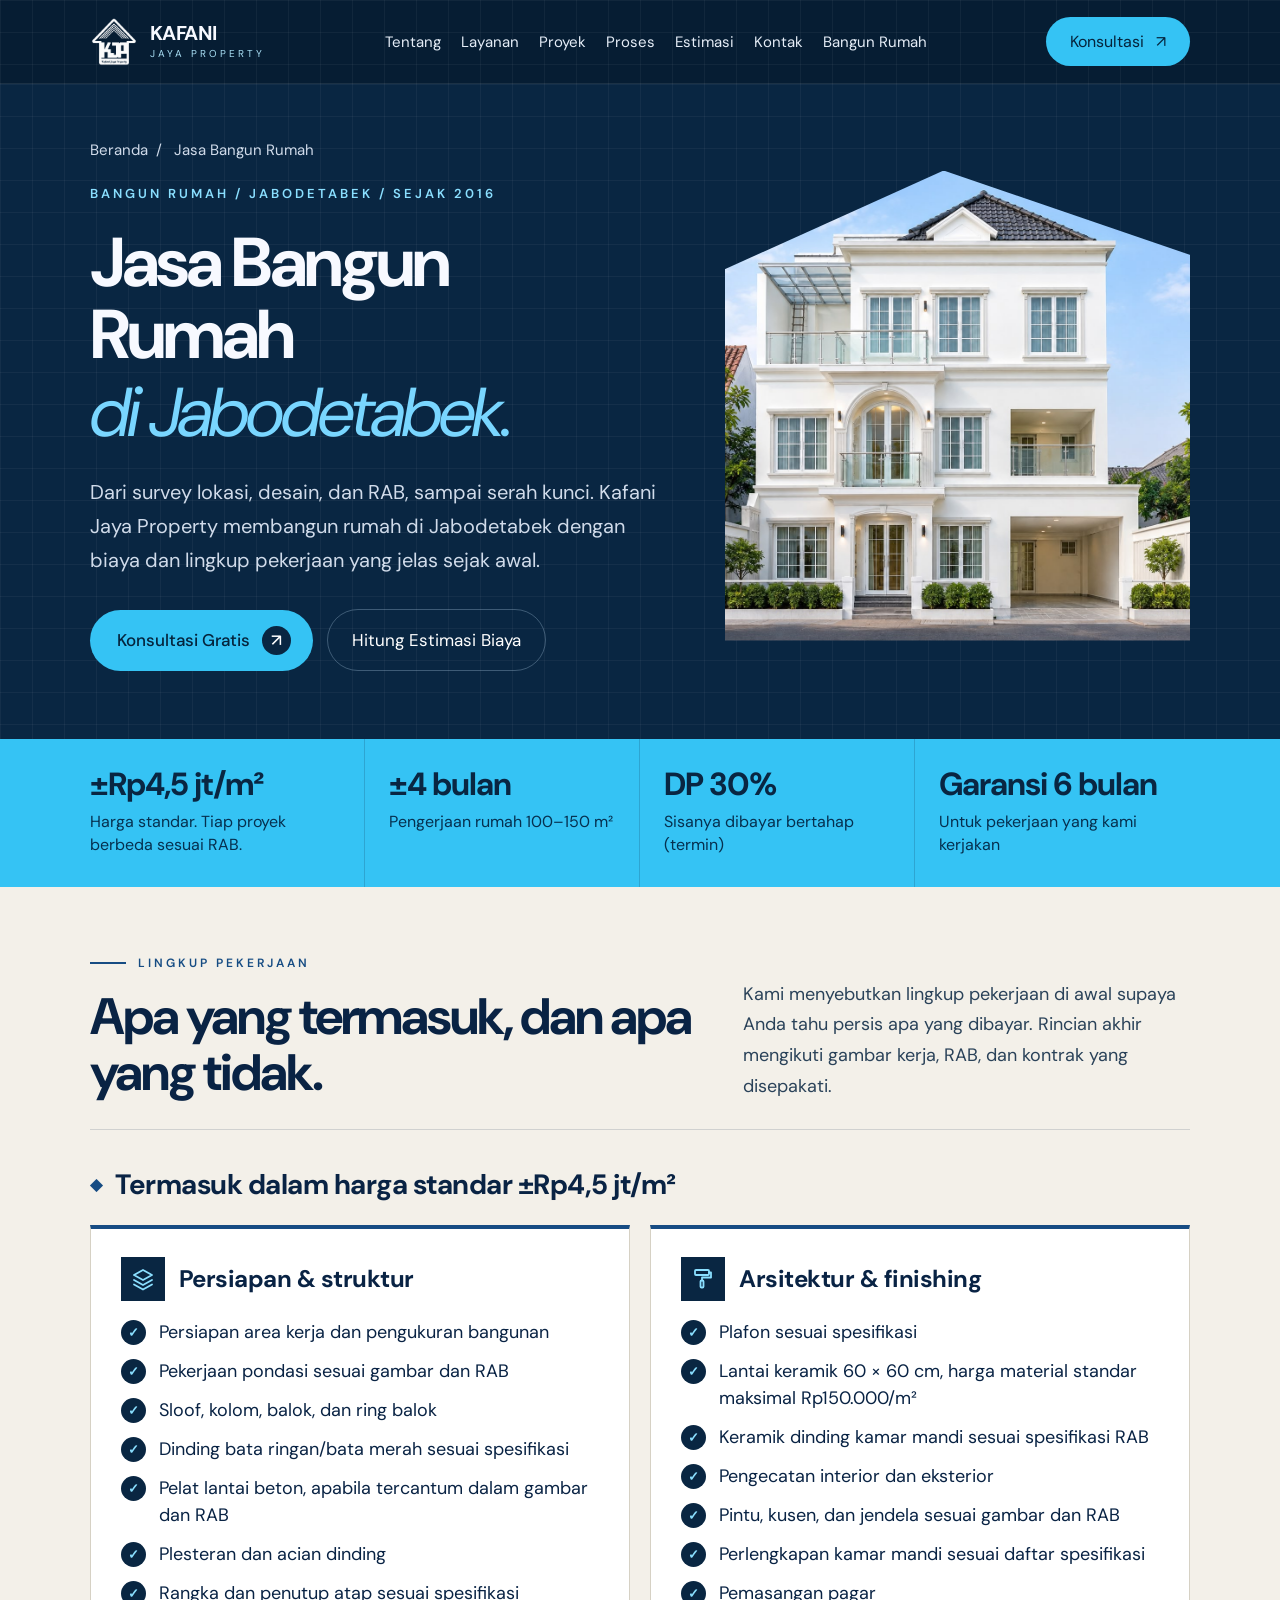
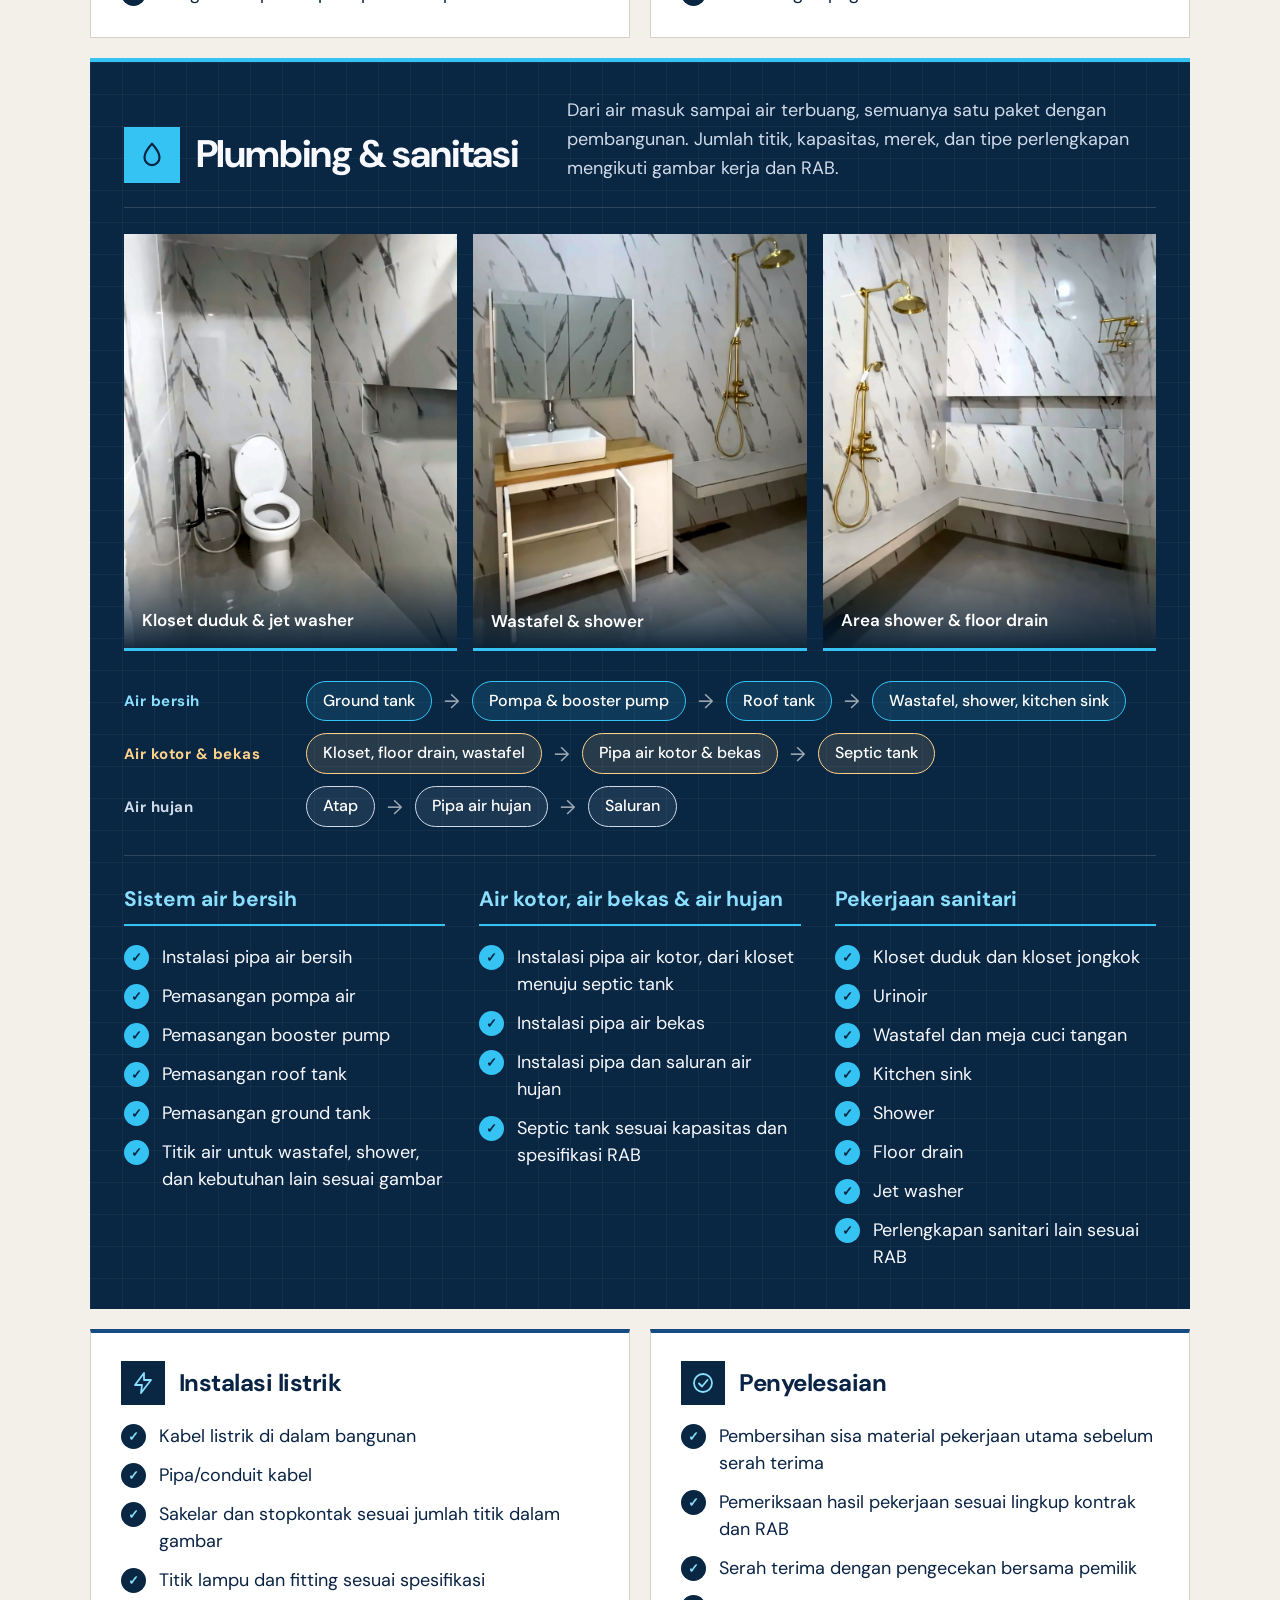
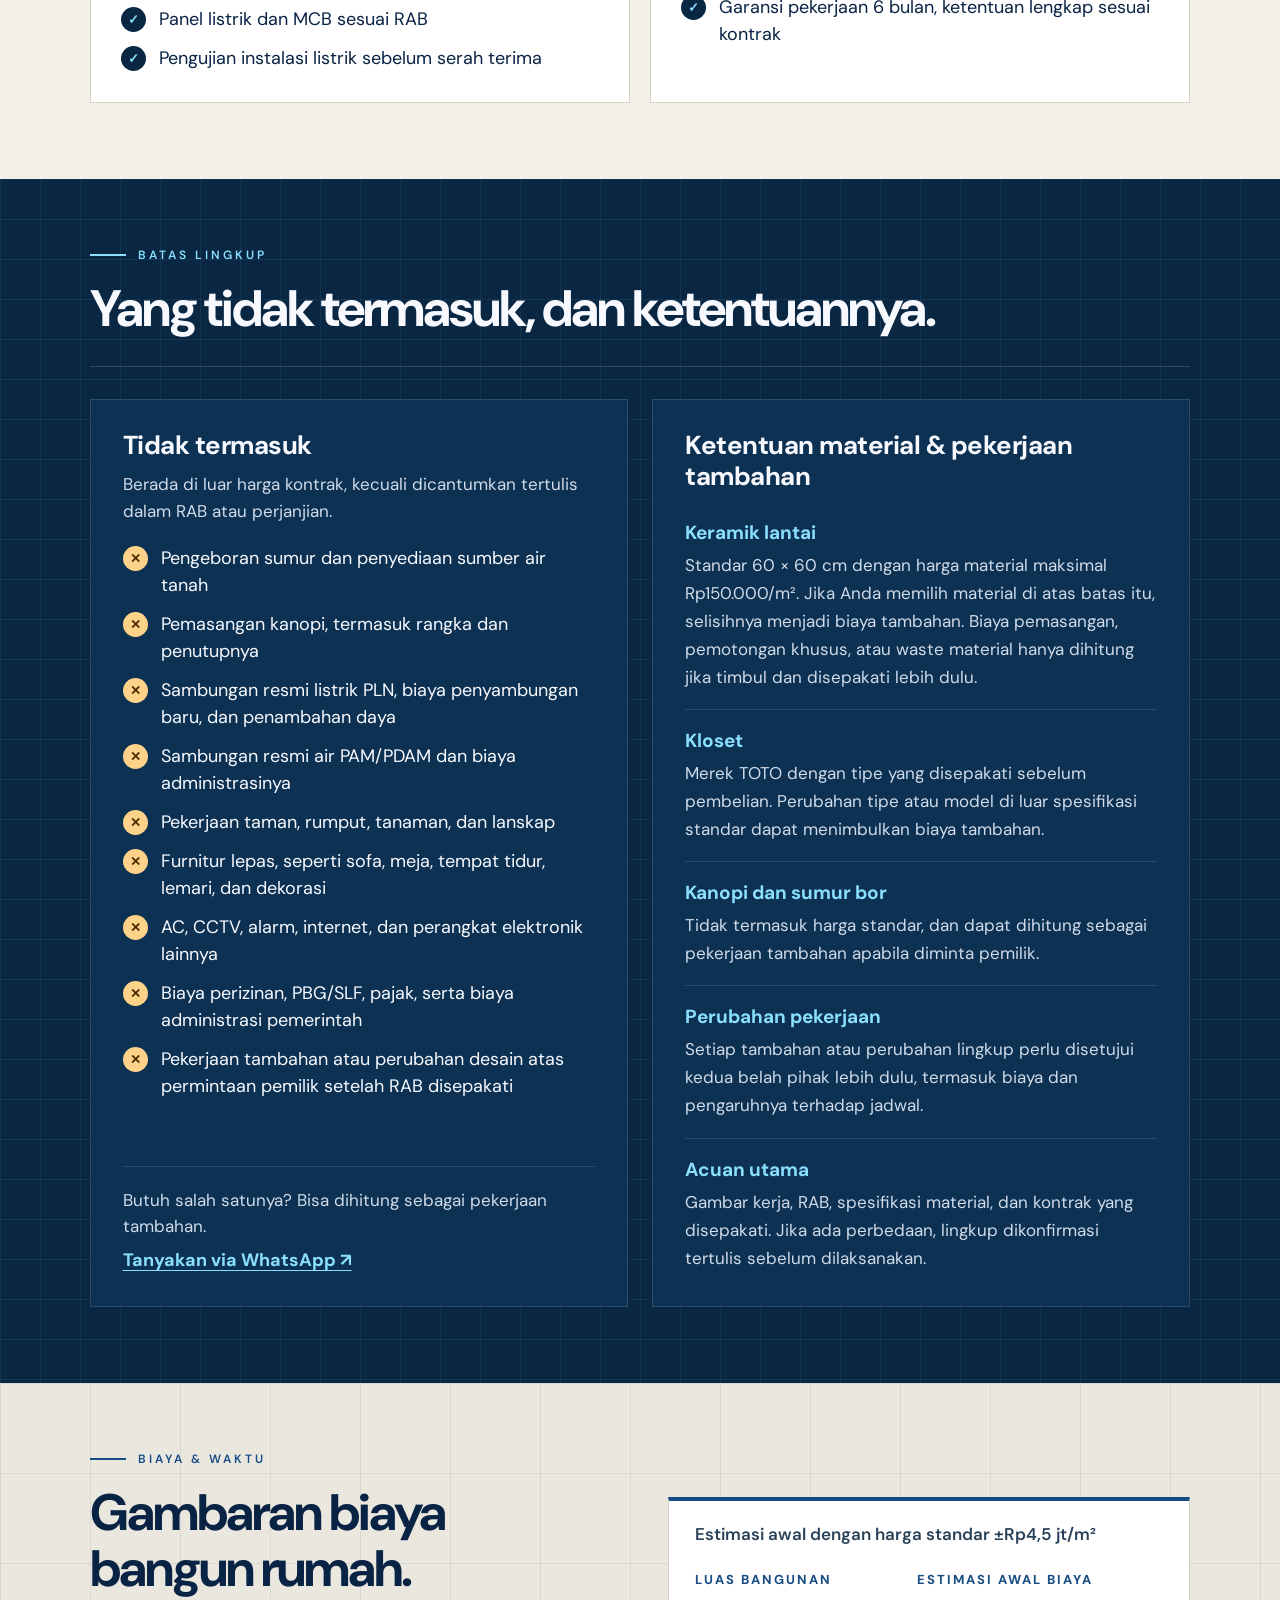
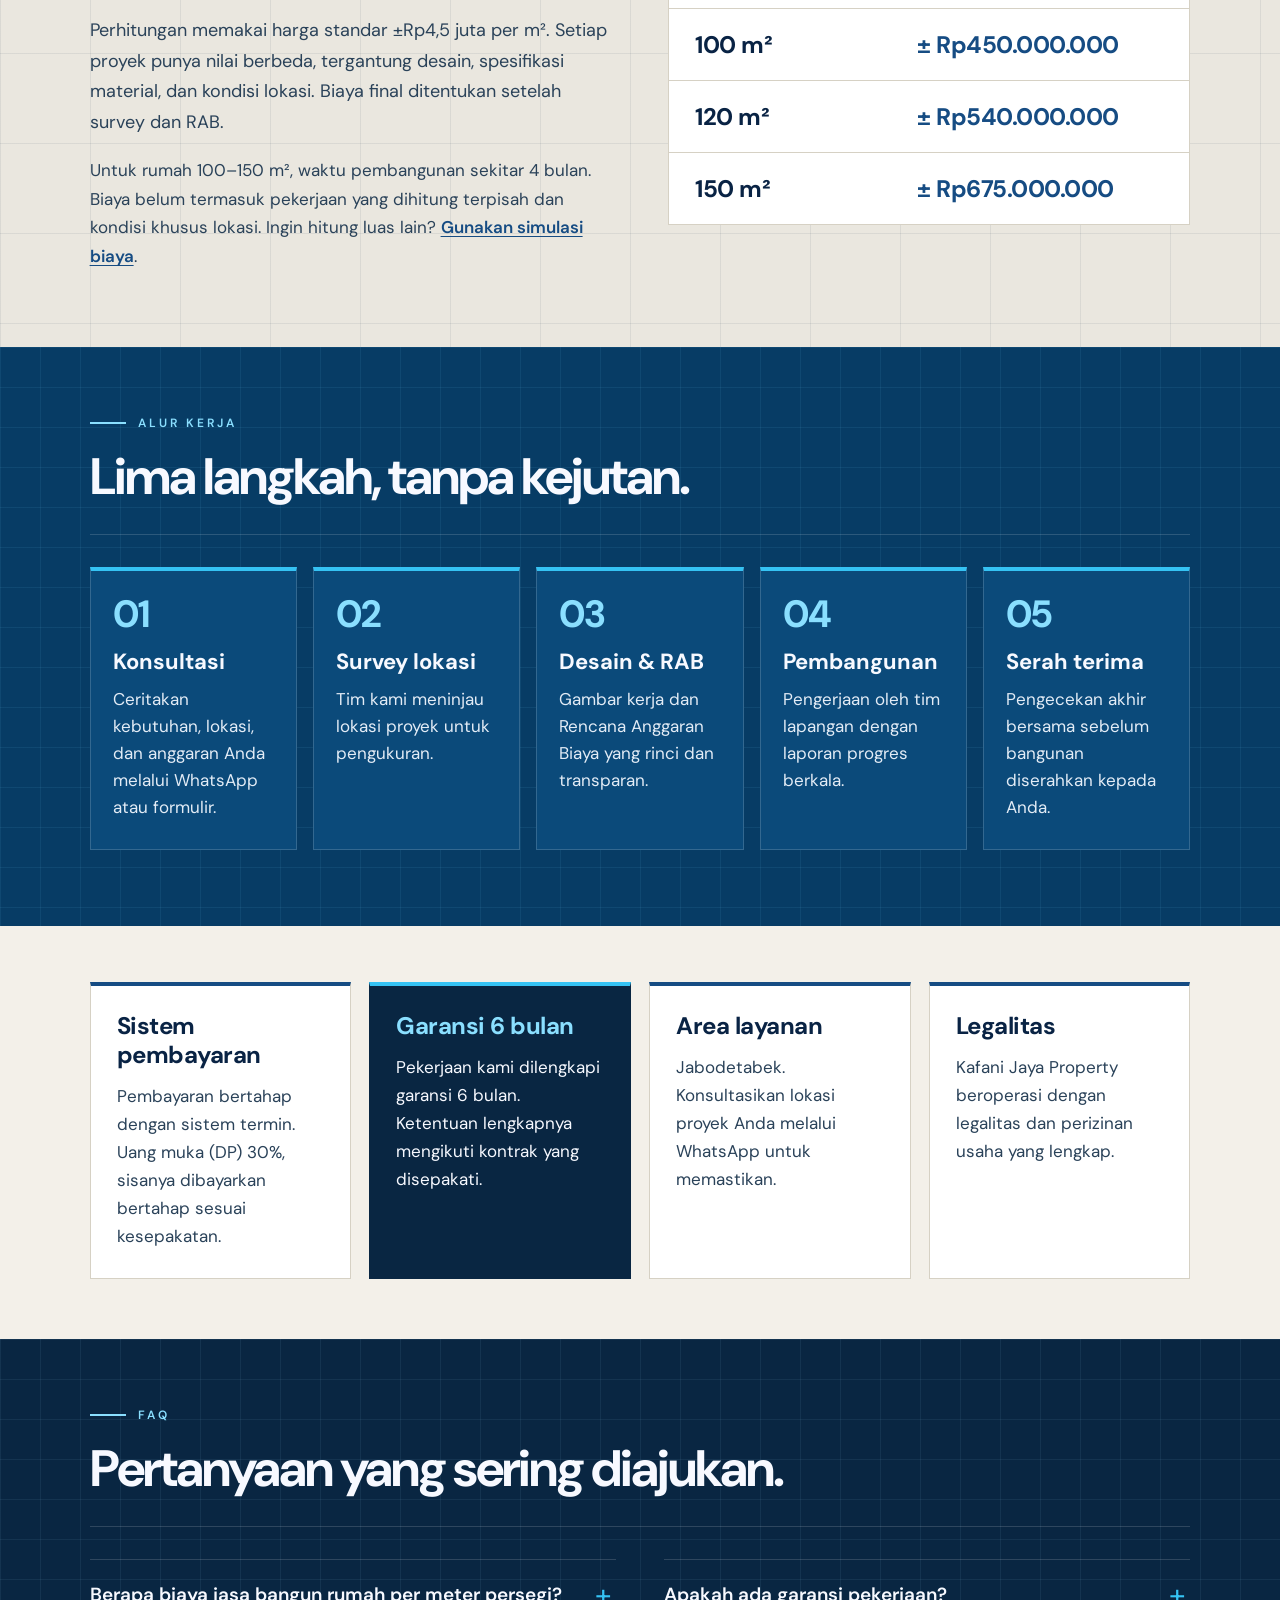
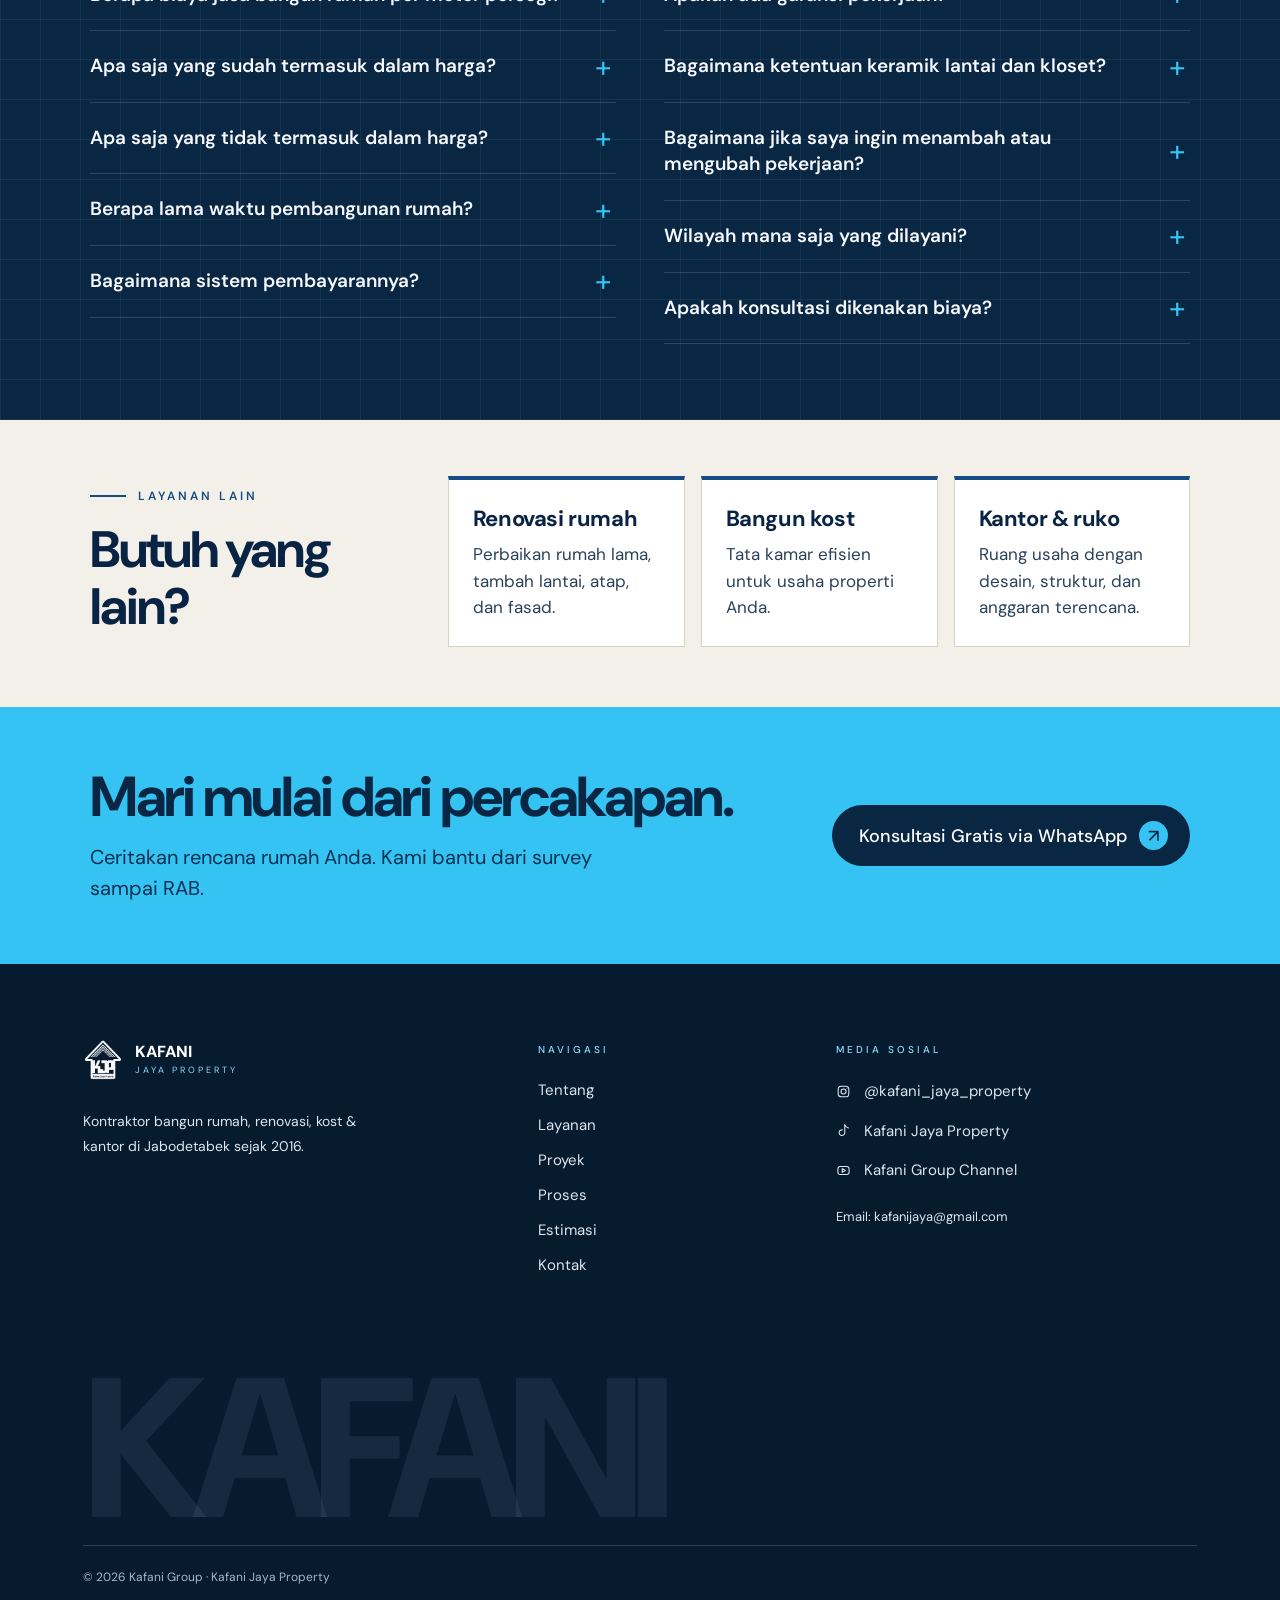
==== jasa-bangun-rumah-jabodetabek/index.html @ 2edfc648 "Add files via upload" ====
<!doctype html>
<html lang="id">
  <head>
    <meta charset="UTF-8" />
    <meta name="viewport" content="width=device-width, initial-scale=1.0" />
    <meta name="theme-color" content="#092642" />

    <title>Jasa Bangun Rumah Jabodetabek | Kafani Jaya Property</title>
    <meta name="description" content="Jasa bangun rumah di Jabodetabek. Harga standar ±Rp4,5 jt/m², garansi 6 bulan, estimasi 4 bulan untuk 100–150 m², DP 30%. Konsultasi gratis." />
    <link rel="canonical" href="https://kafanijayaproperty.com/jasa-bangun-rumah-jabodetabek/" />

    <meta property="og:type" content="website" />
    <meta property="og:locale" content="id_ID" />
    <meta property="og:site_name" content="Kafani Jaya Property" />
    <meta property="og:title" content="Jasa Bangun Rumah Jabodetabek | Kafani Jaya Property" />
    <meta property="og:description" content="Jasa bangun rumah di Jabodetabek. Harga standar ±Rp4,5 jt/m², garansi 6 bulan, estimasi 4 bulan untuk 100–150 m², DP 30%. Konsultasi gratis." />
    <meta property="og:url" content="https://kafanijayaproperty.com/jasa-bangun-rumah-jabodetabek/" />
    <meta name="twitter:card" content="summary" />
    <meta name="twitter:title" content="Jasa Bangun Rumah Jabodetabek | Kafani Jaya Property" />
    <meta name="twitter:description" content="Jasa bangun rumah di Jabodetabek. Harga standar ±Rp4,5 jt/m², garansi 6 bulan, estimasi 4 bulan untuk 100–150 m², DP 30%. Konsultasi gratis." />

    <script type="application/ld+json">
      {
        "@context": "https://schema.org",
        "@type": "Service",
        "name": "Jasa Bangun Rumah",
        "serviceType": "Pembangunan rumah",
        "description": "Jasa bangun rumah di Jabodetabek dari survey, desain, RAB, pembangunan, hingga serah terima, dengan garansi pekerjaan 6 bulan.",
        "url": "https://kafanijayaproperty.com/jasa-bangun-rumah-jabodetabek/",
        "provider": {
          "@type": "GeneralContractor",
          "name": "Kafani Jaya Property",
          "url": "https://kafanijayaproperty.com/",
          "telephone": "+6289687623476"
        },
        "areaServed": [
          {
            "@type": "AdministrativeArea",
            "name": "Jakarta Selatan"
          },
          {
            "@type": "AdministrativeArea",
            "name": "DKI Jakarta"
          },
          {
            "@type": "AdministrativeArea",
            "name": "Jabodetabek"
          }
        ]
      }
    </script>
    <script type="application/ld+json">
      {
        "@context": "https://schema.org",
        "@type": "FAQPage",
        "mainEntity": [
          {
            "@type": "Question",
            "name": "Berapa biaya jasa bangun rumah per meter persegi?",
            "acceptedAnswer": {
              "@type": "Answer",
              "text": "Harga standar bangun rumah di Kafani Jaya Property adalah ±Rp4,5 juta per m². Angka ini patokan awal, sedangkan biaya tiap proyek berbeda tergantung desain, spesifikasi material, dan kondisi lokasi. Sebagai gambaran, rumah 120 m² dengan harga standar memiliki estimasi awal sekitar Rp540 juta. Angka final ditentukan setelah survey lokasi dan penyusunan Rencana Anggaran Biaya (RAB)."
            }
          },
          {
            "@type": "Question",
            "name": "Apa saja yang sudah termasuk dalam harga?",
            "acceptedAnswer": {
              "@type": "Answer",
              "text": "Harga standar mencakup pekerjaan persiapan dan struktur (pondasi, sloof, kolom, balok, dinding, plesteran, rangka dan penutup atap), arsitektur dan finishing (plafon, lantai keramik 60 × 60 cm, pengecatan, pintu, kusen, jendela, dan pagar), plumbing dan sanitasi (instalasi air bersih, pompa air dan booster pump, roof tank dan ground tank, instalasi air kotor, air bekas, dan air hujan, septic tank, serta pekerjaan sanitari seperti kloset, urinoir, wastafel, kitchen sink, shower, floor drain, dan jet washer), serta instalasi listrik di dalam bangunan. Semuanya mengikuti gambar kerja dan RAB."
            }
          },
          {
            "@type": "Question",
            "name": "Apa saja yang tidak termasuk dalam harga?",
            "acceptedAnswer": {
              "@type": "Answer",
              "text": "Pekerjaan di luar harga kontrak antara lain pengeboran sumur, kanopi, sambungan resmi listrik PLN dan air PAM/PDAM, taman dan lanskap, furnitur lepas, AC, CCTV dan perangkat elektronik, biaya perizinan (PBG/SLF) dan pajak, serta pekerjaan tambahan atau perubahan desain setelah RAB disepakati. Pekerjaan tersebut baru masuk hitungan jika dicantumkan tertulis dalam RAB atau perjanjian."
            }
          },
          {
            "@type": "Question",
            "name": "Berapa lama waktu pembangunan rumah?",
            "acceptedAnswer": {
              "@type": "Answer",
              "text": "Durasi menyesuaikan luas bangunan. Untuk rumah dengan luas 100–150 m², estimasi waktu pembangunan sekitar 4 bulan. Jadwal pasti disepakati bersama setelah desain dan RAB final."
            }
          },
          {
            "@type": "Question",
            "name": "Bagaimana sistem pembayarannya?",
            "acceptedAnswer": {
              "@type": "Answer",
              "text": "Pembayaran dilakukan bertahap dengan sistem termin. Uang muka (DP) sebesar 30%, dan sisanya dibayarkan bertahap sesuai kesepakatan."
            }
          },
          {
            "@type": "Question",
            "name": "Apakah ada garansi pekerjaan?",
            "acceptedAnswer": {
              "@type": "Answer",
              "text": "Ya, pekerjaan kami dilengkapi garansi 6 bulan. Ketentuan lengkapnya mengikuti kontrak yang disepakati."
            }
          },
          {
            "@type": "Question",
            "name": "Bagaimana ketentuan keramik lantai dan kloset?",
            "acceptedAnswer": {
              "@type": "Answer",
              "text": "Keramik lantai standar berukuran 60 × 60 cm dengan harga material maksimal Rp150.000/m². Jika Anda memilih material di atas batas itu, selisih harganya menjadi biaya tambahan. Kloset menggunakan merek TOTO dengan tipe yang disepakati sebelum pembelian, dan perubahan tipe di luar spesifikasi standar dapat menimbulkan biaya tambahan."
            }
          },
          {
            "@type": "Question",
            "name": "Bagaimana jika saya ingin menambah atau mengubah pekerjaan?",
            "acceptedAnswer": {
              "@type": "Answer",
              "text": "Setiap tambahan atau perubahan lingkup pekerjaan perlu disetujui kedua belah pihak terlebih dahulu, termasuk biaya dan pengaruhnya terhadap jadwal. Gambar kerja, RAB, spesifikasi material, dan kontrak menjadi acuan utama pelaksanaan."
            }
          },
          {
            "@type": "Question",
            "name": "Wilayah mana saja yang dilayani?",
            "acceptedAnswer": {
              "@type": "Answer",
              "text": "Kami melayani pembangunan rumah di Jabodetabek. Silakan konsultasikan lokasi proyek Anda melalui WhatsApp untuk memastikan."
            }
          },
          {
            "@type": "Question",
            "name": "Apakah konsultasi dikenakan biaya?",
            "acceptedAnswer": {
              "@type": "Answer",
              "text": "Konsultasi awal gratis. Ceritakan kebutuhan, lokasi, dan anggaran Anda melalui WhatsApp, dan tim kami akan membantu langkah berikutnya."
            }
          }
        ]
      }
    </script>
    <script type="application/ld+json">
      {
        "@context": "https://schema.org",
        "@type": "BreadcrumbList",
        "itemListElement": [
          {
            "@type": "ListItem",
            "position": 1,
            "name": "Beranda",
            "item": "https://kafanijayaproperty.com/"
          },
          {
            "@type": "ListItem",
            "position": 2,
            "name": "Jasa Bangun Rumah Jabodetabek",
            "item": "https://kafanijayaproperty.com/jasa-bangun-rumah-jabodetabek/"
          }
        ]
      }
    </script>

    <link rel="stylesheet" href="../style.css?v=20261033" />
    <link rel="stylesheet" href="../layanan.css?v=20261034" />
  </head>
  <body>
    <header class="navbar">
      <a href="/" class="brand">
        <img src="../logo_kafani_putih.png" alt="Kafani Jaya Property" />
        <span class="brand-text">
          <strong>KAFANI</strong>
          <small>JAYA PROPERTY</small>
        </span>
      </a>

      <nav class="nav-menu" id="navMenu">
        <a href="/kafanijayaproperty/#tentang">Tentang</a>
        <a href="/kafanijayaproperty/#layanan">Layanan</a>
        <a href="/kafanijayaproperty/#proyek">Proyek</a>
        <a href="/kafanijayaproperty/#proses">Proses</a>
        <a href="/kafanijayaproperty/#estimasi">Estimasi</a>
        <a href="/kafanijayaproperty/#kontak">Kontak</a>
        <a href="/kafanijayaproperty/jasa-bangun-rumah-jabodetabek/">Bangun Rumah</a>
      </nav>

      <a class="nav-cta wa-link" href="https://wa.me/6289687623476?text=Halo%20Kafani%2C%20saya%20ingin%20konsultasi%20proyek%20bangun%20atau%20renovasi." target="_blank" rel="noopener noreferrer"> Konsultasi <span>↗</span> </a>

      <button class="menu-toggle" id="menuToggle" aria-label="Buka menu" aria-expanded="false" aria-controls="navMenu" type="button">☰</button>
    </header>

    <main>
      <!-- HERO -->
      <section class="lp-hero">
        <div class="lp-hero-copy">
          <nav class="lp-breadcrumb" aria-label="Breadcrumb"><a href="/">Beranda</a> <span>/</span> <span>Jasa Bangun Rumah</span></nav>
          <div class="eyebrow">BANGUN RUMAH / JABODETABEK / SEJAK 2016</div>
          <h1>Jasa Bangun Rumah <span class="lp-accent">di Jabodetabek.</span></h1>
          <p class="lp-lead">Dari survey lokasi, desain, dan RAB, sampai serah kunci. Kafani Jaya Property membangun rumah di Jabodetabek dengan biaya dan lingkup pekerjaan yang jelas sejak awal.</p>
          <div class="lp-actions">
            <a
              class="button-primary wa-link"
              href="https://wa.me/6289687623476?text=Halo%20Kafani%2C%20saya%20tertarik%20dengan%20layanan%20Bangun%20Rumah.%20Saya%20ingin%20konsultasi%20lebih%20lanjut."
              target="_blank"
              rel="noopener noreferrer"
              >Konsultasi Gratis <span class="button-arrow">↗</span></a
            >
            <a class="button-secondary" href="/#estimasi">Hitung Estimasi Biaya</a>
          </div>
        </div>
        <figure class="lp-hero-photo">
          <img src="../bangunRumah.jpg" alt="Rumah hasil jasa bangun rumah Kafani Jaya Property di Jabodetabek" />
        </figure>
      </section>

      <!-- FAKTA CEPAT -->
      <section class="lp-facts" aria-label="Ringkasan layanan">
        <div><strong>±Rp4,5 jt/m²</strong><span>Harga standar. Tiap proyek berbeda sesuai RAB.</span></div>
        <div><strong>±4 bulan</strong><span>Pengerjaan rumah 100–150 m²</span></div>
        <div><strong>DP 30%</strong><span>Sisanya dibayar bertahap (termin)</span></div>
        <div><strong>Garansi 6 bulan</strong><span>Untuk pekerjaan yang kami kerjakan</span></div>
      </section>

      <!-- LINGKUP -->
      <section class="lp-sec lp-cream" id="lingkup">
        <div class="lp-head">
          <div>
            <div class="lp-label"><span></span>LINGKUP PEKERJAAN</div>
            <h2>Apa yang termasuk, dan apa yang tidak.</h2>
          </div>
          <p class="lp-intro">Kami menyebutkan lingkup pekerjaan di awal supaya Anda tahu persis apa yang dibayar. Rincian akhir mengikuti gambar kerja, RAB, dan kontrak yang disepakati.</p>
        </div>

        <h3 class="lp-subhead">Termasuk dalam harga standar ±Rp4,5 jt/m²</h3>
        <div class="lp-scope">
          <div class="lp-card">
            <div class="lp-card-head">
              <span class="lp-ico"
                ><svg viewBox="0 0 24 24" aria-hidden="true" fill="none" stroke="currentColor" stroke-width="1.8" stroke-linecap="round" stroke-linejoin="round">
                  <path d="M12 3 3 8l9 5 9-5-9-5Z" />
                  <path d="m3 13 9 5 9-5" />
                  <path d="m3 17.5 9 5 9-5" /></svg
              ></span>
              <h3>Persiapan &amp; struktur</h3>
            </div>
            <ul class="lp-list lp-list-yes">
              <li>Persiapan area kerja dan pengukuran bangunan</li>
              <li>Pekerjaan pondasi sesuai gambar dan RAB</li>
              <li>Sloof, kolom, balok, dan ring balok</li>
              <li>Dinding bata ringan/bata merah sesuai spesifikasi</li>
              <li>Pelat lantai beton, apabila tercantum dalam gambar dan RAB</li>
              <li>Plesteran dan acian dinding</li>
              <li>Rangka dan penutup atap sesuai spesifikasi</li>
            </ul>
          </div>

          <div class="lp-card">
            <div class="lp-card-head">
              <span class="lp-ico"
                ><svg viewBox="0 0 24 24" aria-hidden="true" fill="none" stroke="currentColor" stroke-width="1.8" stroke-linecap="round" stroke-linejoin="round">
                  <rect x="4" y="3" width="14" height="5" rx="1" />
                  <path d="M18 5.5h2v5h-9v3" />
                  <rect x="9.5" y="13.5" width="3" height="7" rx="1" /></svg
              ></span>
              <h3>Arsitektur &amp; finishing</h3>
            </div>
            <ul class="lp-list lp-list-yes">
              <li>Plafon sesuai spesifikasi</li>
              <li>Lantai keramik 60 × 60 cm, harga material standar maksimal Rp150.000/m²</li>
              <li>Keramik dinding kamar mandi sesuai spesifikasi RAB</li>
              <li>Pengecatan interior dan eksterior</li>
              <li>Pintu, kusen, dan jendela sesuai gambar dan RAB</li>
              <li>Perlengkapan kamar mandi sesuai daftar spesifikasi</li>
              <li>Pemasangan pagar</li>
            </ul>
          </div>

          <!-- PLUMBING & SANITASI -->
          <div class="lp-plumb">
            <div class="lp-plumb-head">
              <div class="lp-plumb-title">
                <span class="lp-ico lp-ico-lg"
                  ><svg viewBox="0 0 24 24" aria-hidden="true" fill="none" stroke="currentColor" stroke-width="1.8" stroke-linecap="round" stroke-linejoin="round"><path d="M12 3s6 6.5 6 11a6 6 0 0 1-12 0c0-4.5 6-11 6-11Z" /></svg
                ></span>
                <h3>Plumbing &amp; sanitasi</h3>
              </div>
              <p>Dari air masuk sampai air terbuang, semuanya satu paket dengan pembangunan. Jumlah titik, kapasitas, merek, dan tipe perlengkapan mengikuti gambar kerja dan RAB.</p>
            </div>
            <div class="lp-photos">
              <figure>
                <img src="../sanitasi-kloset.jpg" alt="Kloset duduk dengan jet washer di kamar mandi dinding marmer" width="840" height="1120" loading="lazy" />
                <figcaption>Kloset duduk &amp; jet washer</figcaption>
              </figure>
              <figure>
                <img src="../sanitasi-wastafel.jpg" alt="Wastafel di atas kabinet dan shower di kamar mandi dinding marmer" width="840" height="1120" loading="lazy" />
                <figcaption>Wastafel &amp; shower</figcaption>
              </figure>
              <figure>
                <img src="../sanitasi-shower.jpg" alt="Area shower dengan rak niche dan bangku keramik" width="840" height="1120" loading="lazy" />
                <figcaption>Area shower &amp; floor drain</figcaption>
              </figure>
            </div>
            <ol class="lp-flow" aria-label="Jalur air dalam bangunan">
              <li class="lp-flow-clean">
                <span class="lp-flow-tag">Air bersih</span>
                <span class="lp-chip">Ground tank</span><i aria-hidden="true">→</i> <span class="lp-chip">Pompa &amp; booster pump</span><i aria-hidden="true">→</i> <span class="lp-chip">Roof tank</span><i aria-hidden="true">→</i>
                <span class="lp-chip">Wastafel, shower, kitchen sink</span>
              </li>
              <li class="lp-flow-waste">
                <span class="lp-flow-tag">Air kotor &amp; bekas</span>
                <span class="lp-chip">Kloset, floor drain, wastafel</span><i aria-hidden="true">→</i> <span class="lp-chip">Pipa air kotor &amp; bekas</span><i aria-hidden="true">→</i>
                <span class="lp-chip">Septic tank</span>
              </li>
              <li class="lp-flow-rain">
                <span class="lp-flow-tag">Air hujan</span>
                <span class="lp-chip">Atap</span><i aria-hidden="true">→</i> <span class="lp-chip">Pipa air hujan</span><i aria-hidden="true">→</i>
                <span class="lp-chip">Saluran</span>
              </li>
            </ol>
            <div class="lp-plumb-grid">
              <div class="lp-plumb-col">
                <h4>Sistem air bersih</h4>
                <ul class="lp-list lp-list-yes">
                  <li>Instalasi pipa air bersih</li>
                  <li>Pemasangan pompa air</li>
                  <li>Pemasangan booster pump</li>
                  <li>Pemasangan roof tank</li>
                  <li>Pemasangan ground tank</li>
                  <li>Titik air untuk wastafel, shower, dan kebutuhan lain sesuai gambar</li>
                </ul>
              </div>
              <div class="lp-plumb-col">
                <h4>Air kotor, air bekas &amp; air hujan</h4>
                <ul class="lp-list lp-list-yes">
                  <li>Instalasi pipa air kotor, dari kloset menuju septic tank</li>
                  <li>Instalasi pipa air bekas</li>
                  <li>Instalasi pipa dan saluran air hujan</li>
                  <li>Septic tank sesuai kapasitas dan spesifikasi RAB</li>
                </ul>
              </div>
              <div class="lp-plumb-col">
                <h4>Pekerjaan sanitari</h4>
                <ul class="lp-list lp-list-yes lp-list-tight">
                  <li>Kloset duduk dan kloset jongkok</li>
                  <li>Urinoir</li>
                  <li>Wastafel dan meja cuci tangan</li>
                  <li>Kitchen sink</li>
                  <li>Shower</li>
                  <li>Floor drain</li>
                  <li>Jet washer</li>
                  <li>Perlengkapan sanitari lain sesuai RAB</li>
                </ul>
              </div>
            </div>
          </div>

          <div class="lp-card">
            <div class="lp-card-head">
              <span class="lp-ico"
                ><svg viewBox="0 0 24 24" aria-hidden="true" fill="none" stroke="currentColor" stroke-width="1.8" stroke-linecap="round" stroke-linejoin="round"><path d="M13 2 4 14h7l-1 8 10-13h-7V2Z" /></svg
              ></span>
              <h3>Instalasi listrik</h3>
            </div>
            <ul class="lp-list lp-list-yes">
              <li>Kabel listrik di dalam bangunan</li>
              <li>Pipa/conduit kabel</li>
              <li>Sakelar dan stopkontak sesuai jumlah titik dalam gambar</li>
              <li>Titik lampu dan fitting sesuai spesifikasi</li>
              <li>Panel listrik dan MCB sesuai RAB</li>
              <li>Pengujian instalasi listrik sebelum serah terima</li>
            </ul>
          </div>

          <div class="lp-card">
            <div class="lp-card-head">
              <span class="lp-ico"
                ><svg viewBox="0 0 24 24" aria-hidden="true" fill="none" stroke="currentColor" stroke-width="1.8" stroke-linecap="round" stroke-linejoin="round">
                  <circle cx="12" cy="12" r="9" />
                  <path d="m8 12.5 3 3 5.5-6.5" /></svg
              ></span>
              <h3>Penyelesaian</h3>
            </div>
            <ul class="lp-list lp-list-yes">
              <li>Pembersihan sisa material pekerjaan utama sebelum serah terima</li>
              <li>Pemeriksaan hasil pekerjaan sesuai lingkup kontrak dan RAB</li>
              <li>Serah terima dengan pengecekan bersama pemilik</li>
              <li>Garansi pekerjaan 6 bulan, ketentuan lengkap sesuai kontrak</li>
            </ul>
          </div>
        </div>
      </section>

      <!-- TIDAK TERMASUK + KETENTUAN -->
      <section class="lp-sec lp-navy" id="ketentuan">
        <div class="lp-head lp-head-single">
          <div>
            <div class="lp-label"><span></span>BATAS LINGKUP</div>
            <h2>Yang tidak termasuk, dan ketentuannya.</h2>
          </div>
        </div>
        <div class="lp-split">
          <div class="lp-panel">
            <h3>Tidak termasuk</h3>
            <p class="lp-panel-note">Berada di luar harga kontrak, kecuali dicantumkan tertulis dalam RAB atau perjanjian.</p>
            <ul class="lp-list lp-list-no">
              <li>Pengeboran sumur dan penyediaan sumber air tanah</li>
              <li>Pemasangan kanopi, termasuk rangka dan penutupnya</li>
              <li>Sambungan resmi listrik PLN, biaya penyambungan baru, dan penambahan daya</li>
              <li>Sambungan resmi air PAM/PDAM dan biaya administrasinya</li>
              <li>Pekerjaan taman, rumput, tanaman, dan lanskap</li>
              <li>Furnitur lepas, seperti sofa, meja, tempat tidur, lemari, dan dekorasi</li>
              <li>AC, CCTV, alarm, internet, dan perangkat elektronik lainnya</li>
              <li>Biaya perizinan, PBG/SLF, pajak, serta biaya administrasi pemerintah</li>
              <li>Pekerjaan tambahan atau perubahan desain atas permintaan pemilik setelah RAB disepakati</li>
            </ul>
            <div class="lp-panel-foot">
              <p>Butuh salah satunya? Bisa dihitung sebagai pekerjaan tambahan.</p>
              <a class="wa-link" href="https://wa.me/6289687623476" target="_blank" rel="noopener noreferrer">Tanyakan via WhatsApp ↗</a>
            </div>
          </div>
          <div class="lp-panel">
            <h3>Ketentuan material &amp; pekerjaan tambahan</h3>
            <dl class="lp-terms">
              <div>
                <dt>Keramik lantai</dt>
                <dd>
                  Standar 60 × 60 cm dengan harga material maksimal Rp150.000/m². Jika Anda memilih material di atas batas itu, selisihnya menjadi biaya tambahan. Biaya pemasangan, pemotongan khusus, atau waste material hanya dihitung jika
                  timbul dan disepakati lebih dulu.
                </dd>
              </div>
              <div>
                <dt>Kloset</dt>
                <dd>Merek TOTO dengan tipe yang disepakati sebelum pembelian. Perubahan tipe atau model di luar spesifikasi standar dapat menimbulkan biaya tambahan.</dd>
              </div>
              <div>
                <dt>Kanopi dan sumur bor</dt>
                <dd>Tidak termasuk harga standar, dan dapat dihitung sebagai pekerjaan tambahan apabila diminta pemilik.</dd>
              </div>
              <div>
                <dt>Perubahan pekerjaan</dt>
                <dd>Setiap tambahan atau perubahan lingkup perlu disetujui kedua belah pihak lebih dulu, termasuk biaya dan pengaruhnya terhadap jadwal.</dd>
              </div>
              <div>
                <dt>Acuan utama</dt>
                <dd>Gambar kerja, RAB, spesifikasi material, dan kontrak yang disepakati. Jika ada perbedaan, lingkup dikonfirmasi tertulis sebelum dilaksanakan.</dd>
              </div>
            </dl>
          </div>
        </div>
      </section>

      <!-- BIAYA -->
      <section class="lp-sec lp-sand" id="biaya">
        <div class="lp-cost">
          <div class="lp-cost-copy">
            <div class="lp-label"><span></span>BIAYA &amp; WAKTU</div>
            <h2>Gambaran biaya bangun rumah.</h2>
            <p class="lp-intro">Perhitungan memakai harga standar ±Rp4,5 juta per m². Setiap proyek punya nilai berbeda, tergantung desain, spesifikasi material, dan kondisi lokasi. Biaya final ditentukan setelah survey dan RAB.</p>
            <p class="lp-note">
              Untuk rumah 100–150 m², waktu pembangunan sekitar 4 bulan. Biaya belum termasuk pekerjaan yang dihitung terpisah dan kondisi khusus lokasi. Ingin hitung luas lain? <a href="/#estimasi">Gunakan simulasi biaya</a>.
            </p>
          </div>
          <div class="lp-table-wrap">
            <table class="lp-table">
              <caption>
                Estimasi awal dengan harga standar ±Rp4,5 jt/m²
              </caption>
              <thead>
                <tr>
                  <th scope="col">Luas bangunan</th>
                  <th scope="col">Estimasi awal biaya</th>
                </tr>
              </thead>
              <tbody>
                <tr>
                  <td>100 m²</td>
                  <td>± Rp450.000.000</td>
                </tr>
                <tr>
                  <td>120 m²</td>
                  <td>± Rp540.000.000</td>
                </tr>
                <tr>
                  <td>150 m²</td>
                  <td>± Rp675.000.000</td>
                </tr>
              </tbody>
            </table>
          </div>
        </div>
      </section>

      <!-- ALUR -->
      <section class="lp-sec lp-blue" id="alur">
        <div class="lp-head lp-head-single">
          <div>
            <div class="lp-label"><span></span>ALUR KERJA</div>
            <h2>Lima langkah, tanpa kejutan.</h2>
          </div>
        </div>
        <ol class="lp-steps">
          <li>
            <h3>Konsultasi</h3>
            <p>Ceritakan kebutuhan, lokasi, dan anggaran Anda melalui WhatsApp atau formulir.</p>
          </li>
          <li>
            <h3>Survey lokasi</h3>
            <p>Tim kami meninjau lokasi proyek untuk pengukuran.</p>
          </li>
          <li>
            <h3>Desain &amp; RAB</h3>
            <p>Gambar kerja dan Rencana Anggaran Biaya yang rinci dan transparan.</p>
          </li>
          <li>
            <h3>Pembangunan</h3>
            <p>Pengerjaan oleh tim lapangan dengan laporan progres berkala.</p>
          </li>
          <li>
            <h3>Serah terima</h3>
            <p>Pengecekan akhir bersama sebelum bangunan diserahkan kepada Anda.</p>
          </li>
        </ol>
      </section>

      <!-- PEMBAYARAN, GARANSI, AREA, LEGALITAS -->
      <section class="lp-sec lp-cream lp-sec-tight">
        <div class="lp-info">
          <div class="lp-card">
            <h3>Sistem pembayaran</h3>
            <p>Pembayaran bertahap dengan sistem termin. Uang muka (DP) 30%, sisanya dibayarkan bertahap sesuai kesepakatan.</p>
          </div>
          <div class="lp-card lp-card-hl">
            <h3>Garansi 6 bulan</h3>
            <p>Pekerjaan kami dilengkapi garansi 6 bulan. Ketentuan lengkapnya mengikuti kontrak yang disepakati.</p>
          </div>
          <div class="lp-card">
            <h3>Area layanan</h3>
            <p>Jabodetabek. Konsultasikan lokasi proyek Anda melalui WhatsApp untuk memastikan.</p>
          </div>
          <div class="lp-card">
            <h3>Legalitas</h3>
            <!-- TODO: sebutkan jenis legalitas (mis. NIB, SBU) bila ingin ditampilkan -->
            <p>Kafani Jaya Property beroperasi dengan legalitas dan perizinan usaha yang lengkap.</p>
          </div>
        </div>
      </section>

      <!-- FAQ -->
      <section class="lp-sec lp-navy" id="faq">
        <div class="lp-head lp-head-single">
          <div>
            <div class="lp-label"><span></span>FAQ</div>
            <h2>Pertanyaan yang sering diajukan.</h2>
          </div>
        </div>
        <div class="lp-faq">
          <div class="lp-faq-col">
            <details class="lp-faq-item">
              <summary>Berapa biaya jasa bangun rumah per meter persegi?</summary>
              <p>
                Harga standar bangun rumah di Kafani Jaya Property adalah ±Rp4,5 juta per m². Angka ini patokan awal, sedangkan biaya tiap proyek berbeda tergantung desain, spesifikasi material, dan kondisi lokasi. Sebagai gambaran, rumah
                120 m² dengan harga standar memiliki estimasi awal sekitar Rp540 juta. Angka final ditentukan setelah survey lokasi dan penyusunan Rencana Anggaran Biaya (RAB).
              </p>
            </details>
            <details class="lp-faq-item">
              <summary>Apa saja yang sudah termasuk dalam harga?</summary>
              <p>
                Harga standar mencakup pekerjaan persiapan dan struktur (pondasi, sloof, kolom, balok, dinding, plesteran, rangka dan penutup atap), arsitektur dan finishing (plafon, lantai keramik 60 × 60 cm, pengecatan, pintu, kusen,
                jendela, dan pagar), plumbing dan sanitasi (instalasi air bersih, pompa air dan booster pump, roof tank dan ground tank, instalasi air kotor, air bekas, dan air hujan, septic tank, serta pekerjaan sanitari seperti kloset,
                urinoir, wastafel, kitchen sink, shower, floor drain, dan jet washer), serta instalasi listrik di dalam bangunan. Semuanya mengikuti gambar kerja dan RAB.
              </p>
            </details>
            <details class="lp-faq-item">
              <summary>Apa saja yang tidak termasuk dalam harga?</summary>
              <p>
                Pekerjaan di luar harga kontrak antara lain pengeboran sumur, kanopi, sambungan resmi listrik PLN dan air PAM/PDAM, taman dan lanskap, furnitur lepas, AC, CCTV dan perangkat elektronik, biaya perizinan (PBG/SLF) dan pajak,
                serta pekerjaan tambahan atau perubahan desain setelah RAB disepakati. Pekerjaan tersebut baru masuk hitungan jika dicantumkan tertulis dalam RAB atau perjanjian.
              </p>
            </details>
            <details class="lp-faq-item">
              <summary>Berapa lama waktu pembangunan rumah?</summary>
              <p>Durasi menyesuaikan luas bangunan. Untuk rumah dengan luas 100–150 m², estimasi waktu pembangunan sekitar 4 bulan. Jadwal pasti disepakati bersama setelah desain dan RAB final.</p>
            </details>
            <details class="lp-faq-item">
              <summary>Bagaimana sistem pembayarannya?</summary>
              <p>Pembayaran dilakukan bertahap dengan sistem termin. Uang muka (DP) sebesar 30%, dan sisanya dibayarkan bertahap sesuai kesepakatan.</p>
            </details>
          </div>
          <div class="lp-faq-col">
            <details class="lp-faq-item">
              <summary>Apakah ada garansi pekerjaan?</summary>
              <p>Ya, pekerjaan kami dilengkapi garansi 6 bulan. Ketentuan lengkapnya mengikuti kontrak yang disepakati.</p>
            </details>
            <details class="lp-faq-item">
              <summary>Bagaimana ketentuan keramik lantai dan kloset?</summary>
              <p>
                Keramik lantai standar berukuran 60 × 60 cm dengan harga material maksimal Rp150.000/m². Jika Anda memilih material di atas batas itu, selisih harganya menjadi biaya tambahan. Kloset menggunakan merek TOTO dengan tipe yang
                disepakati sebelum pembelian, dan perubahan tipe di luar spesifikasi standar dapat menimbulkan biaya tambahan.
              </p>
            </details>
            <details class="lp-faq-item">
              <summary>Bagaimana jika saya ingin menambah atau mengubah pekerjaan?</summary>
              <p>
                Setiap tambahan atau perubahan lingkup pekerjaan perlu disetujui kedua belah pihak terlebih dahulu, termasuk biaya dan pengaruhnya terhadap jadwal. Gambar kerja, RAB, spesifikasi material, dan kontrak menjadi acuan utama
                pelaksanaan.
              </p>
            </details>
            <details class="lp-faq-item">
              <summary>Wilayah mana saja yang dilayani?</summary>
              <p>Kami melayani pembangunan rumah di Jabodetabek. Silakan konsultasikan lokasi proyek Anda melalui WhatsApp untuk memastikan.</p>
            </details>
            <details class="lp-faq-item">
              <summary>Apakah konsultasi dikenakan biaya?</summary>
              <p>Konsultasi awal gratis. Ceritakan kebutuhan, lokasi, dan anggaran Anda melalui WhatsApp, dan tim kami akan membantu langkah berikutnya.</p>
            </details>
          </div>
        </div>
      </section>

      <!-- LAYANAN LAIN -->
      <section class="lp-sec lp-cream lp-sec-tight">
        <div class="lp-other">
          <div class="lp-other-copy">
            <div class="lp-label"><span></span>LAYANAN LAIN</div>
            <h2>Butuh yang lain?</h2>
          </div>
          <div class="lp-other-grid">
            <a class="lp-other-card" href="/#layanan"><strong>Renovasi rumah</strong><span>Perbaikan rumah lama, tambah lantai, atap, dan fasad.</span></a>
            <a class="lp-other-card" href="/#layanan"><strong>Bangun kost</strong><span>Tata kamar efisien untuk usaha properti Anda.</span></a>
            <a class="lp-other-card" href="/#layanan"><strong>Kantor &amp; ruko</strong><span>Ruang usaha dengan desain, struktur, dan anggaran terencana.</span></a>
          </div>
        </div>
      </section>

      <!-- CTA -->
      <section class="lp-cta">
        <div class="lp-cta-copy">
          <h2>Mari mulai dari percakapan.</h2>
          <p>Ceritakan rencana rumah Anda. Kami bantu dari survey sampai RAB.</p>
        </div>
        <a
          class="button-primary wa-link"
          href="https://wa.me/6289687623476?text=Halo%20Kafani%2C%20saya%20tertarik%20dengan%20layanan%20Bangun%20Rumah.%20Saya%20ingin%20konsultasi%20lebih%20lanjut."
          target="_blank"
          rel="noopener noreferrer"
          >Konsultasi Gratis via WhatsApp <span class="button-arrow">↗</span></a
        >
      </section>
    </main>

    <footer id="footer" class="footer">
      <div class="footer__container">
        <div class="footer__top">
          <div class="footer__brand">
            <a href="/" class="footer__logo">
              <img src="../logo_kafani_putih.png" alt="Kafani Jaya Property" class="footer__logo-image" />
              <span class="footer__logo-text">
                <strong>KAFANI</strong>
                <small>JAYA PROPERTY</small>
              </span>
            </a>

            <p>
              Kontraktor bangun rumah, renovasi, kost &amp;<br class="footer__desktop-break" />
              kantor di Jabodetabek sejak 2016.
            </p>
          </div>

          <nav class="footer__nav" aria-label="Navigasi footer">
            <h3>NAVIGASI</h3>
            <a href="/#tentang">Tentang</a>
            <a href="/#layanan">Layanan</a>
            <a href="/#proyek">Proyek</a>
            <a href="/#proses">Proses</a>
            <a href="/#estimasi">Estimasi</a>
            <a href="/#kontak">Kontak</a>
          </nav>

          <div class="footer__social">
            <h3>MEDIA SOSIAL</h3>

            <a href="https://www.instagram.com/kafani_jaya_property/" target="_blank" rel="noopener noreferrer">
              <svg viewBox="0 0 24 24" aria-hidden="true">
                <rect x="3.5" y="3.5" width="17" height="17" rx="5" />
                <circle cx="12" cy="12" r="4" />
                <circle cx="17.5" cy="6.8" r=".8" fill="currentColor" stroke="none" />
              </svg>
              <span>@kafani_jaya_property</span>
            </a>

            <a href="https://www.tiktok.com/@kafani_jaya_property?_r=1&_t=ZS-9AcOqDrkF6N/" target="_blank" rel="noopener noreferrer">
              <svg viewBox="0 0 24 24" aria-hidden="true">
                <path d="M14 3V15.5A4.5 4.5 0 1 1 10 11" />
                <path d="M14 3C15 6 17 7.5 20 8" />
              </svg>
              <span>Kafani Jaya Property</span>
            </a>

            <a href="https://www.youtube.com/@kafani_group_indonesia?si=0wQKo-2ewTavukN_/" target="_blank" rel="noopener noreferrer">
              <svg viewBox="0 0 24 24" aria-hidden="true">
                <rect x="3" y="5.5" width="18" height="13" rx="4" />
                <path d="M10 9L15 12L10 15V9Z" />
              </svg>
              <span>Kafani Group Channel</span>
            </a>

            <a class="footer__email" href="mailto:kafanijaya@gmail.com"> Email: kafanijaya@gmail.com </a>
          </div>
        </div>

        <div class="footer__watermark" aria-hidden="true">KAFANI</div>

        <div class="footer__bottom">
          <p>© <span id="footerYear">2026</span> Kafani Group · Kafani Jaya Property</p>
        </div>
      </div>
    </footer>

    <script src="/script.js?v=20261033"></script>
  </body>
</html>
---- style.css ----
@import url('https://fonts.googleapis.com/css2?family=DM+Sans:wght@400;500;600;700&display=swap');

:root {
  --navy: #092642;
  --navy-deep: #061d33;
  --blue: #35c3f4;
  --text: #f7f9ff;
  --muted: #d0dbea;
}

* {
  box-sizing: border-box;
  margin: 0;
  padding: 0;
}

html {
  scroll-behavior: smooth;
  scroll-padding-top: 84px;
}

body {
  font-family: 'DM Sans', Arial, sans-serif;
  color: var(--text);
  background: var(--navy);
}

a {
  color: inherit;
}

/* NAVBAR */
.navbar {
  min-height: 84px;
  width: 100%;
  padding: 0 7%;
  display: flex;
  align-items: center;
  justify-content: space-between;
  gap: 26px;
  position: sticky;
  top: 0;
  z-index: 1000;
  background-color: var(--navy-deep);
  background-image: linear-gradient(#ffffff0b 1px, transparent 1px), linear-gradient(90deg, #ffffff0b 1px, transparent 1px);
  background-size: 32px 32px;
  border-bottom: 1px solid #ffffff16;
}

.brand {
  display: flex;
  align-items: center;
  gap: 12px;
  text-decoration: none;
  flex-shrink: 0;
}

.brand img {
  width: 48px;
  height: 48px;
  object-fit: contain;
}

.brand-text {
  display: flex;
  flex-direction: column;
  gap: 4px;
}

.brand-text strong {
  font-size: 20px;
  line-height: 1;
  letter-spacing: -0.5px;
}

.brand-text small {
  color: #a9dff5;
  font-size: 10px;
  letter-spacing: 3px;
  white-space: nowrap;
}

.nav-menu {
  display: flex;
  align-items: center;
  gap: 34px;
}

.nav-menu a {
  color: #e5edf7;
  text-decoration: none;
  font-size: 16px;
  transition: color 0.2s;
}

.nav-menu a:hover {
  color: var(--blue);
}

.nav-cta,
.button-primary {
  display: inline-flex;
  align-items: center;
  justify-content: center;
  gap: 12px;
  border-radius: 50px;
  background: var(--blue);
  color: #05243c;
  text-decoration: none;
  transition:
    background 0.2s,
    transform 0.2s;
}

.nav-cta {
  padding: 14px 24px;
  white-space: nowrap;
}

.nav-cta:hover,
.button-primary:hover {
  background: #79ddff;
  transform: translateY(-2px);
}

.menu-toggle {
  display: none;
  border: 0;
  background: none;
  color: white;
  font-size: 27px;
  cursor: pointer;
}

/* HERO */
.hero {
  position: relative;
  overflow: hidden;
  min-height: 660px;
  padding: 72px 7% 95px;
  display: grid;
  grid-template-columns: 1.1fr 0.9fr;
  align-items: center;
  gap: 7%;
  background-color: var(--navy);
  background-image: linear-gradient(#ffffff0b 1px, transparent 1px), linear-gradient(90deg, #ffffff0b 1px, transparent 1px);
  background-size: 32px 32px;
}

.hero-copy {
  max-width: 650px;
  position: relative;
  z-index: 2;
}

.eyebrow,
.section-kicker {
  color: #8adfff;
  font-size: 11px;
  letter-spacing: 3px;
  line-height: 1.8;
  font-weight: 600;
}

.eyebrow {
  margin-bottom: 30px;
}

.hero h1 {
  font-size: clamp(46px, 5.1vw, 82px);
  line-height: 1.06;
  letter-spacing: -5px;
  font-weight: 700;
}

.headline-accent {
  display: inline-block;
  color: #79d6ff;
  font-weight: 400;
  font-style: italic;
  letter-spacing: -4px;
  margin-top: 8px;
}

.hero-description {
  max-width: 570px;
  margin-top: 38px;
  color: var(--muted);
  font-size: 16px;
  line-height: 1.8;
}

.hero-actions {
  margin-top: 36px;
  display: flex;
  align-items: center;
  gap: 14px;
  flex-wrap: wrap;
}

.button-primary {
  padding: 16px 22px 16px 27px;
  font-size: 15px;
  font-weight: 500;
}

.button-arrow {
  width: 29px;
  height: 29px;
  border-radius: 50%;
  display: grid;
  place-items: center;
  background: var(--navy);
  color: white;
}

.button-secondary {
  padding: 15px 24px;
  border: 1px solid #a9c6df55;
  border-radius: 50px;
  color: white;
  text-decoration: none;
  font-size: 15px;
  transition:
    background 0.2s,
    border-color 0.2s;
}

.button-secondary:hover {
  background: #ffffff12;
  border-color: var(--blue);
}

/* FOTO UTAMA */
.hero-visual {
  min-width: 0;
  position: relative;
  padding: 0 0 18px;
}

.hero-photo {
  height: 510px;
  overflow: hidden;
  position: relative;
  background: #173954;
  clip-path: polygon(47% 0, 100% 22%, 100% 100%, 0 100%, 0 25%);
}

.office-image {
  display: block;
  width: 100%;
  height: 100%;
  object-fit: cover;
  object-position: center;
  transition: transform 0.65s cubic-bezier(0.2, 0.7, 0.2, 1);
  will-change: transform;
}

/* Gerakan foto hanya saat kursor diarahkan */
.hero-photo:hover .office-image {
  transform: scale(1.045) rotate(0.5deg);
}

.photo-shade {
  pointer-events: none;
  position: absolute;
  inset: 0;
  background: linear-gradient(180deg, transparent 55%, #061d3355 100%);
}

.project-label {
  position: absolute;
  z-index: 2;
  right: -24px;
  top: 25%;
  writing-mode: vertical-rl;
  color: #8adfff;
  font-size: 10px;
  letter-spacing: 3px;
}

.price-card {
  position: absolute;
  z-index: 3;
  left: -40px;
  bottom: 0;
  padding: 17px 22px;
  background: #f7f5f0;
  color: var(--navy);
  box-shadow: 0 12px 35px #0002;
}

.price-caption {
  display: block;
  font-size: 9px;
  letter-spacing: 3px;
  margin-bottom: 5px;
}

.price-card strong {
  font-size: 26px;
  line-height: 1.2;
}

.price-card small {
  font-size: 13px;
  font-weight: 600;
}

.scroll-hint {
  position: absolute;
  bottom: 23px;
  left: 7%;
  display: flex;
  align-items: center;
  gap: 12px;
  text-decoration: none;
  font-size: 10px;
  letter-spacing: 3px;
  color: #d4e6f6;
}

.scroll-hint span {
  font-size: 20px;
}

/* SECTION SEMENTARA UNTUK NAVIGASI */
.next-section {
  min-height: 340px;
  padding: 95px 7%;
  background: #f5f7fa;
  color: var(--navy);
  border-bottom: 1px solid #dce5ed;
}

.next-section h2 {
  margin: 18px 0;
  font-size: clamp(32px, 4vw, 52px);
  line-height: 1.1;
  letter-spacing: -1.5px;
}

.next-section p {
  max-width: 620px;
  line-height: 1.8;
  color: #5b6e81;
}

.next-section .section-kicker {
  color: #1688b6;
}

.estimate-note {
  margin-top: 14px;
  font-size: 13px;
}

/* WHATSAPP MENGAMBANG */
.floating-wa {
  position: fixed;
  right: 24px;
  bottom: 24px;
  z-index: 2000;
  width: 64px;
  height: 64px;
  display: grid;
  place-items: center;
  border-radius: 50%;
  background: #20d66b;
  color: white;
  border: 5px solid #ffffff22;
  box-shadow: 0 6px 24px #0003;
  transition:
    transform 0.2s,
    background 0.2s;
}

.floating-wa svg {
  width: 31px;
  height: 31px;
}

.floating-wa:hover {
  transform: scale(1.08);
  background: #16bd5b;
}

/* TABLET */
@media (max-width: 1100px) {
  .navbar {
    padding: 0 4%;
    gap: 16px;
  }

  .nav-menu {
    gap: 17px;
  }

  .nav-menu a {
    font-size: 14px;
  }

  .hero {
    padding-left: 5%;
    padding-right: 5%;
    gap: 5%;
  }

  .hero h1 {
    font-size: clamp(43px, 5.5vw, 66px);
    letter-spacing: -3px;
  }

  .headline-accent {
    letter-spacing: -3px;
  }

  .hero-photo {
    height: 430px;
  }

  .price-card {
    left: -20px;
  }
}

/* MOBILE */
@media (max-width: 760px) {
  html {
    scroll-padding-top: 74px;
  }

  .navbar {
    min-height: 74px;
    padding: 0 4%;
    gap: 10px;
  }

  .brand {
    gap: 7px;
  }

  .brand img {
    width: 38px;
    height: 38px;
  }

  .brand-text strong {
    font-size: 16px;
  }

  .brand-text small {
    font-size: 8px;
    letter-spacing: 1.5px;
  }

  .menu-toggle {
    display: block;
    flex-shrink: 0;
  }

  .nav-cta {
    margin-left: auto;
    padding: 11px 13px;
    gap: 6px;
    font-size: 12px;
  }

  .nav-menu {
    display: none;
    position: absolute;
    top: 100%;
    left: 0;
    right: 0;
    padding: 12px 6% 20px;
    background: var(--navy-deep);
    background-image: linear-gradient(#ffffff0b 1px, transparent 1px), linear-gradient(90deg, #ffffff0b 1px, transparent 1px);
    background-size: 32px 32px;
    border-top: 1px solid #ffffff20;
    box-shadow: 0 12px 20px #0003;
    flex-direction: column;
    align-items: stretch;
    gap: 0;
  }

  .nav-menu.active {
    display: flex;
  }

  .nav-menu a {
    padding: 14px 0;
    font-size: 15px;
    border-bottom: 1px solid #ffffff16;
  }

  .hero {
    min-height: auto;
    grid-template-columns: 1fr;
    padding: 55px 6% 80px;
    gap: 52px;
  }

  .eyebrow {
    font-size: 9px;
    letter-spacing: 2px;
    margin-bottom: 23px;
  }

  .hero h1 {
    font-size: clamp(44px, 11vw, 70px);
    line-height: 1.08;
    letter-spacing: -2.8px;
  }

  .headline-accent {
    letter-spacing: -2px;
  }

  .hero-description {
    margin-top: 26px;
    font-size: 15px;
  }

  .hero-actions {
    margin-top: 27px;
    gap: 12px;
  }

  .button-primary,
  .button-secondary {
    font-size: 13px;
    padding: 14px 17px;
  }

  .hero-visual {
    width: 91%;
    margin-left: 5%;
  }

  .hero-photo {
    height: min(112vw, 470px);
  }

  .project-label {
    right: -20px;
    font-size: 8px;
  }

  .price-card {
    left: -22px;
    padding: 14px 16px;
  }

  .price-card strong {
    font-size: 22px;
  }

  .scroll-hint {
    left: 6%;
    bottom: 22px;
  }

  .next-section {
    padding: 70px 6%;
    min-height: 280px;
  }

  .floating-wa {
    width: 56px;
    height: 56px;
    right: 15px;
    bottom: 15px;
  }

  .floating-wa svg {
    width: 27px;
    height: 27px;
  }
}

@media (prefers-reduced-motion: reduce) {
  html {
    scroll-behavior: auto;
  }

  .office-image,
  .floating-wa,
  .nav-cta,
  .button-primary {
    transition: none;
  }
}

/* RUNNING TEXT */
.service-marquee {
  width: 100%;
  overflow: hidden;
  position: relative;
  padding: 24px 0 30px;
  background: #f3f0e9;
  color: #092642;
  border-bottom: 1px solid #e4e0d8;
}

.marquee-track {
  display: flex;
  width: max-content;
  animation: marqueeMove 32s linear infinite;
  will-change: transform;
}

.marquee-group {
  display: flex;
  flex-shrink: 0;
  align-items: center;
  gap: 30px;
  padding-right: 30px;
}

.marquee-group span {
  font-size: clamp(44px, 6vw, 108px);
  line-height: 1.15;
  letter-spacing: -4px;
  white-space: nowrap;
}

.marquee-solid {
  font-weight: 700;
  color: #092642;
}

.marquee-outline {
  font-weight: 500;
  color: transparent;
  -webkit-text-stroke: 1px #092642;
}

.house-icon {
  color: #14578b;
  font-size: 27px !important;
  letter-spacing: 0 !important;
  transform: translateY(2px);
}

@keyframes marqueeMove {
  from {
    transform: translateX(0);
  }

  to {
    transform: translateX(-50%);
  }
}

/* Berhenti sementara ketika diarahkan kursor */
.service-marquee:hover .marquee-track {
  animation-play-state: paused;
}

/* Pengaturan HP */
@media (max-width: 760px) {
  .service-marquee {
    padding: 20px 0 24px;
  }

  .marquee-group {
    gap: 20px;
    padding-right: 20px;
  }

  .marquee-group span {
    font-size: 48px;
    letter-spacing: -2px;
  }

  .house-icon {
    font-size: 18px !important;
  }
}

@media (prefers-reduced-motion: reduce) {
  .marquee-track {
    animation: none;
  }
}

/* =================================
   TENTANG KAMI
================================= */

.about-section {
  background: #f3f0e9;
  color: #092642;
  padding: 90px 5.3% 30px;
  display: grid;
  grid-template-columns: 0.8fr 1.2fr;
  gap: 9%;
  align-items: start;
}

.about-left,
.about-right {
  min-width: 0;
}

.section-label {
  display: flex;
  align-items: center;
  gap: 12px;
  color: #092642;
  font-size: 10px;
  letter-spacing: 3px;
  margin-bottom: 27px;
}

.section-label span {
  width: 32px;
  height: 1px;
  background: #164c83;
}

.about-heading {
  font-size: clamp(36px, 3.7vw, 56px);
  line-height: 1.08;
  letter-spacing: -2.8px;
  font-weight: 700;
  margin-bottom: 48px;
}

.founder-card {
  position: relative;
  width: 100%;
  max-width: 380px;
  height: 475px;
  overflow: hidden;
  background: #d8d8d2;
}

.founder-image {
  width: 100%;
  height: 100%;
  display: block;
  object-fit: cover;
  object-position: center top;
  transition: transform 0.5s ease;
}

.founder-card:hover .founder-image {
  transform: scale(1.025);
}

.founder-overlay {
  position: absolute;
  inset: auto 0 0;
  padding: 45px 22px 24px;
  color: white;
  background: linear-gradient(transparent, rgba(4, 25, 46, 0.96));
}

.founder-overlay h3 {
  font-size: clamp(15px, 1.5vw, 20px);
  line-height: 1.4;
  margin-bottom: 7px;
}

.founder-overlay p {
  color: #7bd9ff;
  font-size: 9px;
  font-weight: 600;
  letter-spacing: 2px;
}

/* DESKRIPSI KANAN */
.about-right {
  padding-top: 78px;
}

.about-intro {
  font-size: clamp(24px, 2.45vw, 38px);
  line-height: 1.12;
  letter-spacing: -1.1px;
  font-weight: 400;
  margin-bottom: 30px;
}

.about-intro em {
  color: #164c83;
  font-style: italic;
}

.about-description {
  color: #344b62;
  font-size: 15px;
  line-height: 1.85;
  margin-bottom: 64px;
  max-width: 720px;
}

/* KOTAK STATISTIK */
.stats-grid {
  display: grid;
  grid-template-columns: repeat(2, minmax(0, 1fr));
  border-top: 1px solid #bfcbd5;
  border-left: 1px solid #bfcbd5;
}

.stat-item {
  min-height: 153px;
  padding: 28px 30px;
  display: flex;
  flex-direction: column;
  justify-content: center;
  border-right: 1px solid #bfcbd5;
  border-bottom: 1px solid #bfcbd5;
}

.stat-item strong {
  font-size: clamp(34px, 3.5vw, 55px);
  line-height: 1.1;
  letter-spacing: -2.5px;
  font-weight: 700;
}

.stat-item span {
  margin-top: 13px;
  font-size: 9px;
  letter-spacing: 2.5px;
  line-height: 1.6;
  color: #344b62;
}

/* TABLET */
@media (max-width: 1000px) {
  .about-section {
    padding: 70px 5%;
    grid-template-columns: 0.85fr 1.15fr;
    gap: 5%;
  }

  .about-heading {
    font-size: clamp(34px, 4.2vw, 46px);
    letter-spacing: -2px;
  }

  .founder-card {
    height: 400px;
  }

  .about-right {
    padding-top: 65px;
  }

  .about-description {
    margin-bottom: 38px;
  }

  .stat-item {
    min-height: 125px;
    padding: 22px 18px;
  }
}

/* MOBILE */
@media (max-width: 700px) {
  .about-section {
    padding: 65px 6% 35px;
    grid-template-columns: 1fr;
    gap: 35px;
  }

  .section-label {
    margin-bottom: 22px;
  }

  .about-heading {
    font-size: clamp(38px, 10vw, 54px);
    line-height: 1.08;
    letter-spacing: -2px;
    margin-bottom: 28px;
  }

  .founder-card {
    max-width: 100%;
    height: min(115vw, 470px);
  }

  .founder-overlay {
    padding: 40px 18px 20px;
  }

  .about-right {
    padding-top: 0;
  }

  .about-intro {
    font-size: clamp(25px, 6.5vw, 34px);
    line-height: 1.2;
    letter-spacing: -0.8px;
    margin-bottom: 24px;
  }

  .about-description {
    font-size: 14px;
    line-height: 1.85;
    margin-bottom: 35px;
  }

  .stat-item {
    min-height: 115px;
    padding: 20px 15px;
  }

  .stat-item strong {
    font-size: clamp(32px, 8vw, 43px);
    letter-spacing: -1.5px;
  }

  .stat-item span {
    font-size: 8px;
    letter-spacing: 1.5px;
  }
}

/* =================================
   JAJARAN PIMPINAN
================================= */

.leadership-section {
  padding: 55px 5.3% 70px;
  background: #f3f0e9;
  color: #092642;
}

.leadership-header {
  display: flex;
  align-items: end;
  justify-content: space-between;
  gap: 35px;
  padding-bottom: 30px;
  border-bottom: 1px solid #bdcbd5;
  margin-bottom: 48px;
}

.leadership-header .section-label {
  margin-bottom: 20px;
}

.leadership-header h2 {
  font-size: clamp(30px, 3.1vw, 46px);
  line-height: 1.15;
  letter-spacing: -2px;
}

.leadership-header > p {
  max-width: 390px;
  color: #344b62;
  font-size: 15px;
  line-height: 1.7;
  padding-bottom: 4px;
}

.leadership-grid {
  display: grid;
  grid-template-columns: repeat(3, minmax(0, 1fr));
  gap: 40px;
}

.leader-card {
  min-width: 0;
}

.leader-photo {
  position: relative;
  width: 100%;
  height: 390px;
  overflow: hidden;
  background: #d9d9d5;
}

.leader-photo img {
  width: 100%;
  height: 100%;
  display: block;
  object-fit: cover;
  object-position: center top;
  filter: grayscale(100%);
  transition:
    filter 0.6s ease,
    transform 0.6s ease;
}

.leader-card:hover .leader-photo img {
  filter: grayscale(0%);
  transform: scale(1.035);
}

.leader-badge {
  position: absolute;
  top: 16px;
  right: 0;
  padding: 6px 12px;
  background: #f3f0e9dd;
  color: #092642;
  font-size: 9px;
  letter-spacing: 2px;
}

.leader-info {
  display: flex;
  align-items: baseline;
  justify-content: space-between;
  gap: 10px;
  margin-top: 21px;
}

.leader-info h3 {
  font-size: clamp(16px, 1.45vw, 22px);
  line-height: 1.4;
  letter-spacing: -0.7px;
}

.leader-number {
  color: #6e8aa4;
  font-size: 11px;
  flex-shrink: 0;
}

.leader-role {
  margin-top: 10px;
  color: #164c83;
  font-size: 9px;
  letter-spacing: 2.5px;
  line-height: 1.7;
}

/* TABLET */
@media (max-width: 1000px) {
  .leadership-grid {
    gap: 22px;
  }

  .leader-photo {
    height: 320px;
  }

  .leadership-header h2 {
    font-size: 34px;
  }

  .leadership-header > p {
    max-width: 310px;
    font-size: 13px;
  }
}

/* MOBILE */
@media (max-width: 700px) {
  .leadership-section {
    padding: 45px 6% 55px;
  }

  .leadership-header {
    align-items: start;
    flex-direction: column;
    gap: 14px;
    margin-bottom: 30px;
  }

  .leadership-header h2 {
    font-size: 34px;
    letter-spacing: -1.5px;
  }

  .leadership-header > p {
    font-size: 14px;
  }

  .leadership-grid {
    grid-template-columns: 1fr;
    gap: 38px;
  }

  .leader-photo {
    height: auto;
    aspect-ratio: 4 / 4.5;
  }

  .leader-info h3 {
    font-size: 19px;
  }
}

/* HP LAYAR SENTUH */
@media (hover: none) {
  .leader-photo img {
    filter: grayscale(0%);
  }
}

/* Atur potongan foto masing-masing pimpinan */
.leader-card:nth-child(2) .leader-photo img {
  object-position: center 85%;
  transform: scale(1);
}

.leader-card:nth-child(3) .leader-photo img {
  object-position: center 85%;
  transform: scale(1.15);
}

/* =====================================
   SECTION LAYANAN
===================================== */

.services-section {
  position: relative;
  overflow: hidden;
  padding: 65px 7.8% 0;
  background-color: #092642;
  color: #f8f9fc;

  /* Grid tipis seperti referensi */
  background-image: linear-gradient(rgba(133, 185, 220, 0.09) 1px, transparent 1px), linear-gradient(90deg, rgba(133, 185, 220, 0.09) 1px, transparent 1px);

  background-size: 40px 40px;
}

.services-header {
  display: grid;
  grid-template-columns: 1.2fr 0.8fr;
  gap: 50px;
  align-items: start;
  padding-bottom: 78px;
}

.services-label {
  display: flex;
  align-items: center;
  gap: 12px;
  margin-bottom: 28px;
  font-size: 10px;
  letter-spacing: 3px;
  color: #9edcff;
}

.services-label span {
  display: inline-block;
  width: 30px;
  height: 1px;
  background: #8bd8ff;
}

.services-header h2 {
  font-size: clamp(36px, 3.5vw, 55px);
  line-height: 1.08;
  letter-spacing: -2.5px;
  font-weight: 700;
}

.services-intro {
  max-width: 470px;
  padding-top: 42px;
  color: #d0dbe8;
  font-size: 15px;
  line-height: 1.8;
}

/* BARIS LAYANAN */

.services-list {
  width: 100%;
}

.service-row {
  display: grid;
  grid-template-columns: 0.35fr 2fr 1.65fr 0.55fr;
  align-items: center;
  gap: 24px;

  min-height: 144px;
  padding: 25px 0;

  color: inherit;
  text-decoration: none;
  border-top: 1px solid rgba(175, 207, 231, 0.22);

  transition:
    padding 0.35s ease,
    background-color 0.35s ease;
}

.service-number {
  color: #8bd8ff;
  font-size: 11px;
  letter-spacing: 1px;
}

.service-row h3 {
  font-size: clamp(28px, 3.4vw, 52px);
  line-height: 1.1;
  letter-spacing: -2px;
  font-weight: 700;
  transition: color 0.3s ease;
}

.service-description {
  max-width: 390px;
  color: #d0dbe8;
  font-size: 14px;
  line-height: 1.65;
}

.service-action {
  display: flex;
  flex-direction: column;
  align-items: center;
  justify-content: center;
  gap: 14px;
}

.service-action > span:first-child {
  color: #8bd8ff;
  font-size: 9px;
  letter-spacing: 2px;
  white-space: nowrap;
}

.service-arrow {
  display: flex;
  align-items: center;
  justify-content: center;

  width: 42px;
  height: 42px;

  border: 1px solid rgba(198, 224, 243, 0.4);
  border-radius: 50%;

  font-size: 21px;
  transition:
    color 0.3s ease,
    background-color 0.3s ease,
    transform 0.3s ease,
    border-color 0.3s ease;
}

/* INTERAKSI KURSOR */

.service-row:hover {
  padding-left: 12px;
  padding-right: 12px;
  background-color: rgba(121, 188, 231, 0.045);
}

.service-row:hover h3 {
  color: #8bd8ff;
}

.service-row:hover .service-arrow {
  color: #092642;
  background: #8bd8ff;
  border-color: #8bd8ff;
  transform: rotate(45deg);
}

/* TABLET */

@media (max-width: 1000px) {
  .services-section {
    padding-left: 5%;
    padding-right: 5%;
  }

  .services-header {
    grid-template-columns: 1fr 0.8fr;
    gap: 30px;
    padding-bottom: 55px;
  }

  .service-row {
    grid-template-columns: 35px 1.3fr 1fr 70px;
    gap: 18px;
    min-height: 125px;
  }

  .service-row h3 {
    font-size: clamp(26px, 3.5vw, 38px);
    letter-spacing: -1.5px;
  }

  .service-description {
    font-size: 12px;
  }
}

/* MOBILE */

@media (max-width: 700px) {
  .services-section {
    padding: 48px 6% 0;
    background-size: 28px 28px;
  }

  .services-header {
    grid-template-columns: 1fr;
    gap: 15px;
    padding-bottom: 35px;
  }

  .services-label {
    margin-bottom: 22px;
  }

  .services-header h2 {
    font-size: clamp(34px, 9vw, 44px);
    letter-spacing: -1.8px;
  }

  .desktop-break {
    display: none;
  }

  .services-intro {
    padding-top: 0;
    font-size: 14px;
  }

  .service-row {
    grid-template-columns: 30px 1fr 45px;
    gap: 12px;
    min-height: auto;
    padding: 26px 0;
  }

  .service-number {
    align-self: start;
    padding-top: 7px;
  }

  .service-row h3 {
    font-size: clamp(25px, 6.5vw, 34px);
    letter-spacing: -1.2px;
  }

  .service-description {
    grid-column: 2;
    grid-row: 2;
    font-size: 12px;
    line-height: 1.7;
  }

  .service-action {
    grid-column: 3;
    grid-row: 1 / span 2;
    gap: 12px;
  }

  .service-action > span:first-child {
    font-size: 7px;
    letter-spacing: 0.5px;
    white-space: normal;
    text-align: center;
  }

  .service-arrow {
    width: 35px;
    height: 35px;
    font-size: 18px;
  }

  .service-row:hover {
    padding-left: 0;
    padding-right: 0;
  }
}

/* POPUP GAMBAR LAYANAN */
.services-section {
  position: relative;
}

.service-preview {
  position: absolute;
  z-index: 10;
  top: 0;
  left: 0;
  width: 280px;
  height: 190px;
  overflow: hidden;
  background: #102e49;
  pointer-events: none;

  opacity: 0;
  visibility: hidden;
  transform: translateY(12px) rotate(-3deg) scale(0.96);

  transition:
    opacity 0.25s ease,
    transform 0.25s ease,
    visibility 0.25s ease;
}

.service-preview.is-visible {
  opacity: 1;
  visibility: visible;
  transform: translateY(0) rotate(-3deg) scale(1);
}

.service-preview img {
  display: block;
  width: 100%;
  height: 100%;
  object-fit: cover;
}

.service-preview span {
  position: absolute;
  bottom: 10px;
  left: 10px;
  padding: 7px 10px;
  background: #092642;
  color: #fff;
  font-size: 10px;
  letter-spacing: 1px;
}

@media (max-width: 700px) {
  .service-preview {
    display: none;
  }
}

/* =====================================
   PORTOFOLIO KAFANI
===================================== */

.portfolio-section {
  padding: 85px 5.5% 65px;
  background: #f3f0e9;
  color: #092344;
  overflow: hidden;
}

.portfolio-header {
  display: flex;
  justify-content: space-between;
  align-items: flex-end;
  gap: 30px;
  margin-bottom: 55px;
}

.portfolio-label {
  display: flex;
  align-items: center;
  gap: 12px;
  margin-bottom: 26px;
  font-size: 10px;
  letter-spacing: 3px;
  color: #174c7c;
}

.portfolio-label span {
  width: 30px;
  height: 1px;
  background: #174c7c;
}

.portfolio-header h2 {
  font-size: clamp(38px, 4vw, 56px);
  line-height: 1.08;
  letter-spacing: -2.7px;
  font-weight: 700;
}

.portfolio-header h2 span {
  color: #15558b;
}

.portfolio-count {
  padding-bottom: 10px;
  font-size: 10px;
  letter-spacing: 2.5px;
  white-space: nowrap;
}

/* GRID UTAMA */

.portfolio-grid {
  display: grid;
  grid-template-columns: 1.3fr 0.9fr 0.9fr;
  grid-template-rows: 272px 272px 250px;
  gap: 18px;
}

.portfolio-card {
  position: relative;
  display: block;
  min-width: 0;
  min-height: 0;
  overflow: hidden;
  isolation: isolate;
  background: #d9d9d4;
  color: #fff;
  text-decoration: none;
}

.portfolio-card::after {
  content: '';
  position: absolute;
  inset: 0;
  z-index: 0;
  background: linear-gradient(to top, rgba(3, 21, 37, 0.88) 0%, rgba(3, 21, 37, 0.25) 42%, rgba(3, 21, 37, 0.02) 75%);
  pointer-events: none;
}

.portfolio-card img {
  position: absolute;
  inset: 0;
  width: 100%;
  height: 100%;
  display: block;
  object-fit: cover;
  transition: transform 0.65s cubic-bezier(0.2, 0.7, 0.2, 1);
}

.portfolio-card:hover img {
  transform: scale(1.055);
}

.portfolio-featured {
  grid-column: 1;
  grid-row: 1 / span 2;
}

.portfolio-side {
  grid-column: 2 / span 2;
  grid-row: 1 / span 2;
  display: grid;
  grid-template-rows: 1fr 1fr;
  gap: 18px;
  min-height: 0;
}

.portfolio-bottom {
  grid-row: 3;
}

.portfolio-category {
  position: absolute;
  z-index: 1;
  top: 16px;
  left: 16px;
  padding: 8px 12px;
  background: #f7f5ef;
  color: #092344;
  font-size: 9px;
  letter-spacing: 2px;
}

.portfolio-info {
  position: absolute;
  z-index: 1;
  right: 24px;
  bottom: 25px;
  left: 24px;
}

.portfolio-info h3 {
  margin-bottom: 10px;
  font-size: clamp(20px, 2vw, 28px);
  line-height: 1.2;
  letter-spacing: -0.8px;
}

.portfolio-info p {
  color: #d7e9f7;
  font-size: 10px;
  letter-spacing: 1.5px;
}

.portfolio-arrow {
  position: absolute;
  z-index: 1;
  top: 15px;
  right: 15px;
  display: grid;
  place-items: center;
  width: 36px;
  height: 36px;
  border: 1px solid rgba(255, 255, 255, 0.7);
  border-radius: 50%;
  color: #fff;
  opacity: 0;
  transform: translate(-5px, 5px);
  transition: 0.3s ease;
}

.portfolio-card:hover .portfolio-arrow {
  opacity: 1;
  transform: translate(0, 0);
}

.portfolio-small .portfolio-info h3 {
  font-size: clamp(19px, 2vw, 27px);
}

.portfolio-footer {
  display: flex;
  justify-content: space-between;
  align-items: center;
  gap: 24px;
  padding-top: 35px;
  margin-top: 25px;
  border-top: 1px solid #c9c9c1;
}

.portfolio-footer > p {
  font-size: 10px;
  letter-spacing: 2.5px;
}

.portfolio-contact {
  color: #092344;
  font-size: 13px;
  text-decoration: none;
}

.portfolio-contact span {
  margin-left: 10px;
  color: #15558b;
  transition: color 0.25s ease;
}

.portfolio-contact:hover span {
  color: #3caddd;
}

/* TABLET */

@media (max-width: 900px) {
  .portfolio-section {
    padding: 65px 5% 50px;
  }

  .portfolio-grid {
    grid-template-columns: 1fr 1fr;
    grid-template-rows: 440px 220px 220px 220px;
    gap: 14px;
  }

  .portfolio-featured {
    grid-column: 1 / -1;
    grid-row: 1;
  }

  .portfolio-side {
    display: contents;
  }

  .portfolio-small:nth-child(1) {
    grid-column: 1;
    grid-row: 2;
  }

  .portfolio-small:nth-child(2) {
    grid-column: 2;
    grid-row: 2;
  }

  .portfolio-bottom:nth-of-type(2) {
    grid-column: 1;
    grid-row: 3;
  }

  .portfolio-bottom:nth-of-type(3) {
    grid-column: 2;
    grid-row: 3;
  }

  .portfolio-bottom:nth-of-type(4) {
    grid-column: 1 / -1;
    grid-row: 4;
  }
}

/* MOBILE */

@media (max-width: 600px) {
  .portfolio-section {
    padding: 48px 5% 40px;
  }

  .portfolio-header {
    align-items: flex-start;
    flex-direction: column;
    gap: 18px;
    margin-bottom: 30px;
  }

  .portfolio-label {
    margin-bottom: 20px;
  }

  .portfolio-header h2 {
    font-size: clamp(35px, 9vw, 45px);
    letter-spacing: -1.8px;
  }

  .portfolio-count {
    padding-bottom: 0;
  }

  .portfolio-grid {
    grid-template-columns: 1fr;
    grid-template-rows: 350px repeat(5, 240px);
    gap: 14px;
  }

  .portfolio-featured,
  .portfolio-small:nth-child(1),
  .portfolio-small:nth-child(2),
  .portfolio-bottom:nth-of-type(2),
  .portfolio-bottom:nth-of-type(3),
  .portfolio-bottom:nth-of-type(4) {
    grid-column: 1;
    grid-row: auto;
  }

  .portfolio-info {
    right: 16px;
    bottom: 18px;
    left: 16px;
  }

  .portfolio-info h3,
  .portfolio-small .portfolio-info h3 {
    font-size: 22px;
  }

  .portfolio-arrow {
    opacity: 1;
    transform: none;
  }

  .portfolio-footer {
    align-items: flex-start;
    flex-direction: column;
    gap: 16px;
  }

  .portfolio-contact {
    line-height: 1.8;
  }

  .portfolio-contact span {
    display: block;
    margin-left: 0;
  }
}

@media (prefers-reduced-motion: reduce) {
  .portfolio-card img,
  .portfolio-arrow,
  .portfolio-contact span {
    transition: none;
  }
}

/* =====================================
   SECTION CARA KERJA
===================================== */

.process-section {
  position: relative;
  display: grid;
  grid-template-columns: 0.85fr 1.15fr;
  gap: 55px;

  padding: 75px 7.8% 80px;
  overflow: hidden;

  color: #092344;
  background-color: #eae7df;

  background-image: linear-gradient(rgba(9, 35, 68, 0.075) 1px, transparent 1px), linear-gradient(90deg, rgba(9, 35, 68, 0.075) 1px, transparent 1px);

  background-size: 90px 90px;
}

.process-heading {
  align-self: start;
  position: sticky;
  top: 110px;
  height: fit-content;
}

.process-label {
  display: flex;
  align-items: center;
  gap: 12px;
  margin-bottom: 28px;

  color: #174c7c;
  font-size: 10px;
  letter-spacing: 3px;
}

.process-label span {
  width: 30px;
  height: 1px;
  background: #174c7c;
}

.process-heading h2 {
  max-width: 500px;
  margin-bottom: 25px;

  font-size: clamp(38px, 4vw, 55px);
  line-height: 1.08;
  letter-spacing: -2.5px;
}

.process-heading > p {
  max-width: 410px;
  color: #34465a;
  font-size: 15px;
  line-height: 1.8;
}

/* TIMELINE */

.process-timeline {
  position: relative;
  min-width: 0;
}

.timeline-line {
  position: absolute;
  top: 0;
  bottom: 0;
  left: 12px;
  width: 1px;

  background: rgba(22, 80, 155, 0.2);
}

.timeline-line-progress {
  width: 100%;
  height: 0;
  background: #174cce;

  transition: height 0.08s linear;
}

/* SETIAP LANGKAH */

.process-step {
  position: relative;
  display: grid;
  grid-template-columns: 28px 1fr;
  column-gap: 24px;

  min-height: 150px;
  padding-bottom: 40px;
}

.process-step:last-child {
  min-height: 0;
  padding-bottom: 0;
}

.process-diamond {
  position: absolute;
  z-index: 2;
  top: 7px;
  left: 6px;

  width: 12px;
  height: 12px;

  border: 1px solid #0757c7;
  background: #eae7df;

  transform: rotate(45deg);
  transition:
    background-color 0.3s ease,
    box-shadow 0.3s ease;
}

.process-step.is-active .process-diamond {
  background: #1756cc;
  box-shadow: 0 0 0 5px rgba(23, 86, 204, 0.1);
}

.process-number {
  grid-column: 1;
  padding-top: 11px;
  padding-left: 45px;

  color: #0757c7;
  font-size: 11px;
  letter-spacing: 1px;
}

.process-content {
  grid-column: 2;
  padding-left: 0;
}

.process-content h3 {
  margin-bottom: 14px;

  font-size: clamp(25px, 2.5vw, 32px);
  line-height: 1.2;
  letter-spacing: -1px;

  transition: color 0.3s ease;
}

.process-content p {
  max-width: 490px;
  color: #34465a;
  font-size: 14px;
  line-height: 1.75;
}

.process-step.is-active .process-content h3 {
  color: #1756cc;
}

/* TABLET */

@media (max-width: 900px) {
  .process-section {
    grid-template-columns: 1fr;
    gap: 55px;
    padding: 60px 6%;
  }

  .process-heading {
    position: relative;
    top: auto;
  }

  .process-heading h2 {
    max-width: 600px;
  }

  .process-step {
    min-height: 140px;
  }
}

/* MOBILE */

@media (max-width: 600px) {
  .process-section {
    padding: 48px 6% 55px;
    gap: 42px;
    background-size: 45px 45px;
  }

  .process-heading h2 {
    font-size: 38px;
    letter-spacing: -1.8px;
  }

  .process-heading > p {
    font-size: 14px;
  }

  .process-step {
    grid-template-columns: 22px 1fr;
    column-gap: 18px;
    min-height: 145px;
    padding-bottom: 35px;
  }

  .timeline-line {
    left: 10px;
  }

  .process-diamond {
    left: 4px;
    width: 12px;
    height: 12px;
  }

  .process-number {
    padding-left: 0;
    padding-top: 6px;
    font-size: 10px;
  }

  .process-content h3 {
    font-size: 25px;
    margin-bottom: 10px;
  }

  .process-content p {
    font-size: 13px;
  }
}

@media (prefers-reduced-motion: reduce) {
  .process-diamond,
  .process-content h3 {
    transition: none;
  }
}

/* =====================================
   ESTIMASI BIAYA
===================================== */

.estimate-section {
  padding: 90px 7.8%;
  color: #fff;
  background-color: #06446e;

  background-image: linear-gradient(rgba(255, 255, 255, 0.055) 1px, transparent 1px), linear-gradient(90deg, rgba(255, 255, 255, 0.055) 1px, transparent 1px);

  background-size: 81px 81px;
}

.estimate-inner {
  max-width: 1300px;
  margin: 0 auto;

  display: grid;
  grid-template-columns: 0.8fr 1.2fr;
  align-items: center;
  gap: 65px;
}

/* BAGIAN KIRI */

.estimate-label {
  display: flex;
  align-items: center;
  gap: 12px;

  margin-bottom: 28px;
  color: #8cddff;

  font-size: 10px;
  letter-spacing: 3px;
}

.estimate-label span {
  width: 30px;
  height: 1px;
  background: #8cddff;
}

.estimate-intro h2 {
  margin: 0 0 25px;

  font-size: clamp(38px, 4vw, 54px);
  line-height: 1.05;
  letter-spacing: -2.5px;
}

.estimate-intro p {
  max-width: 420px;
  margin: 0;

  color: #e0edf7;
  font-size: 14px;
  line-height: 1.8;
}

/* PANEL KALKULATOR */

.estimate-card {
  padding: 45px;
  background: #05223b;
  border: 1px solid rgba(255, 255, 255, 0.08);
}

.estimate-area-header {
  display: flex;
  justify-content: space-between;
  align-items: center;
  gap: 20px;
  margin-bottom: 25px;
}

.estimate-area-header label,
.estimate-result-label {
  color: #8cddff;
  font-size: 10px;
  letter-spacing: 2px;
}

.estimate-area-value {
  white-space: nowrap;
  font-size: 48px;
  line-height: 1;
  font-weight: 750;
  letter-spacing: -2px;
}

.estimate-area-value small {
  font-size: 15px;
  font-weight: 400;
  letter-spacing: 0;
}

/* SECTION ESTIMASI BIAYA */
.estimate-section {
  position: relative;
  overflow: hidden;
  padding: 80px 3.6%;
  color: #f7faff;
  background-color: #073c65;
  background-image: linear-gradient(rgba(105, 190, 235, 0.08) 1px, transparent 1px), linear-gradient(90deg, rgba(105, 190, 235, 0.08) 1px, transparent 1px), linear-gradient(120deg, #084879, #073452);
  background-size:
    38px 38px,
    38px 38px,
    cover;
}

.estimate-inner {
  width: 100%;
  max-width: 1600px;
  margin: 0 auto;
  display: grid;
  grid-template-columns: 0.78fr 1.22fr;
  gap: 7%;
  align-items: center;
}

.estimate-intro {
  min-width: 0;
}

.estimate-label {
  display: flex;
  align-items: center;
  gap: 14px;
  margin-bottom: 34px;
  color: #8cddff;
  font-size: 13px;
  letter-spacing: 5px;
}

.estimate-label span {
  display: inline-block;
  width: 40px;
  height: 1px;
  background: #8cddff;
}

.estimate-intro h2 {
  margin: 0 0 32px;
  color: #fff;
  font-size: clamp(38px, 4.1vw, 72px);
  line-height: 1.08;
  letter-spacing: -3px;
  font-weight: 750;
}

.estimate-intro p {
  max-width: 540px;
  margin: 0;
  color: #e1edf6;
  font-size: 17px;
  line-height: 1.9;
}

.estimate-card {
  min-width: 0;
  padding: clamp(28px, 3.5vw, 60px);
  background: rgba(2, 24, 44, 0.94);
  box-shadow: 0 18px 55px rgba(0, 0, 0, 0.12);
}

.estimate-area-header {
  display: flex;
  align-items: center;
  justify-content: space-between;
  gap: 20px;
  margin-bottom: 38px;
}

.estimate-area-header label {
  color: #9edfff;
  font-size: 12px;
  letter-spacing: 3px;
}

.estimate-area-value {
  display: flex;
  align-items: baseline;
  color: #fff;
  font-size: clamp(40px, 4vw, 68px);
  line-height: 1;
  font-weight: 750;
  letter-spacing: -2px;
  white-space: nowrap;
}

.estimate-area-value small {
  margin-left: 5px;
  font-size: 19px;
  font-weight: 500;
  letter-spacing: 0;
}

.estimate-slider {
  display: block;
  width: 100%;
  height: 7px;
  margin: 0;
  border: none;
  border-radius: 10px;
  appearance: none;
  -webkit-appearance: none;
  cursor: pointer;
  background: linear-gradient(to right, #45c5f4 15.8%, #173c5b 15.8%);
}

.estimate-slider::-webkit-slider-thumb {
  width: 30px;
  height: 30px;
  border: none;
  border-radius: 50%;
  appearance: none;
  -webkit-appearance: none;
  background: #7bd5fa;
  box-shadow: 0 0 0 4px rgba(123, 213, 250, 0.08);
}

.estimate-slider::-moz-range-thumb {
  width: 30px;
  height: 30px;
  border: none;
  border-radius: 50%;
  background: #7bd5fa;
}

.estimate-slider:focus-visible {
  outline: 2px solid #8cddff;
  outline-offset: 8px;
}

.estimate-range-labels {
  display: flex;
  justify-content: space-between;
  margin-top: 20px;
  color: #c5d7e6;
  font-size: 12px;
  letter-spacing: 1px;
}

.estimate-divider {
  width: 100%;
  height: 1px;
  margin: 52px 0 40px;
  background: rgba(179, 213, 237, 0.16);
}

.estimate-result-label {
  display: block;
  margin-bottom: 20px;
  color: #9edfff;
  font-size: 12px;
  letter-spacing: 4px;
}

.estimate-total {
  color: #fff;
  font-size: clamp(30px, 4.1vw, 68px);
  line-height: 1.1;
  font-weight: 750;
  letter-spacing: -2px;
  overflow-wrap: anywhere;
}

.estimate-result p {
  margin: 22px 0 42px;
  color: #d3e0ec;
  font-size: 15px;
  line-height: 1.7;
}

.estimate-wa-button {
  display: inline-flex;
  justify-content: center;
  align-items: center;
  gap: 18px;
  min-height: 68px;
  padding: 0 34px;
  border-radius: 50px;
  color: #032945;
  background: #45c5f4;
  text-decoration: none;
  font-size: 16px;
  font-weight: 600;
  transition:
    background 0.25s ease,
    transform 0.25s ease;
}

.estimate-wa-button:hover {
  background: #82dcff;
  transform: translateY(-2px);
}

.estimate-wa-button span {
  font-size: 21px;
}

/* RESPONSIVE TABLET */
@media (max-width: 900px) {
  .estimate-inner {
    grid-template-columns: 1fr;
    gap: 45px;
  }

  .estimate-intro h2 {
    font-size: clamp(42px, 8vw, 64px);
  }

  .estimate-card {
    padding: 35px;
  }
}

/* RESPONSIVE HP */
@media (max-width: 520px) {
  .estimate-section {
    padding: 60px 20px;
  }

  .estimate-intro h2 {
    font-size: 43px;
    letter-spacing: -2px;
  }

  .estimate-intro p {
    font-size: 15px;
  }

  .estimate-card {
    padding: 25px 20px;
  }

  .estimate-area-header {
    align-items: flex-start;
    flex-direction: column;
    gap: 20px;
    margin-bottom: 35px;
  }

  .estimate-area-value {
    font-size: 52px;
  }

  .estimate-divider {
    margin: 40px 0 32px;
  }

  .estimate-total {
    font-size: clamp(29px, 8vw, 40px);
    letter-spacing: -1px;
  }

  .estimate-result p {
    font-size: 13px;
    margin-bottom: 30px;
  }

  .estimate-wa-button {
    width: 100%;
    min-height: 58px;
    padding: 0 15px;
    gap: 8px;
    font-size: 14px;
  }
}

/* ===== KONTAK KAFANI JAYA PROPERTY ===== */

.contact-section {
  padding: 38px 2.4%;
  background: #f3f0ea;
  color: #0a2340;
  font-family: inherit;
}

.contact-container {
  width: 100%;
  max-width: 1600px;
  margin: 0 auto;
  display: grid;
  grid-template-columns: 0.78fr 1.22fr;
  gap: 5%;
  align-items: stretch;
}

/* KIRI */

.contact-info {
  min-width: 0;
  padding: 12px 0;
}

.contact-label {
  display: flex;
  align-items: center;
  gap: 12px;
  margin-bottom: 28px;
  color: #07539a;
  font-size: 11px;
  letter-spacing: 4px;
}

.contact-label span {
  width: 32px;
  height: 1px;
  background: #07539a;
}

.contact-info h2 {
  margin: 0 0 40px;
  color: #0a2340;
  font-size: clamp(40px, 3.9vw, 60px);
  line-height: 1.03;
  letter-spacing: -2.5px;
  font-weight: 750;
}

/* KARTU WHATSAPP */

.contact-direct {
  display: flex;
  align-items: center;
  justify-content: space-between;
  gap: 16px;
  padding: 25px 22px;
  margin-bottom: 48px;
  background: #0b2542;
  color: #fff;
  text-decoration: none;
  transition: background 0.2s ease;
}

.contact-direct:hover {
  background: #104c7b;
}

.contact-direct small {
  display: block;
  margin-bottom: 8px;
  color: #8bdcff;
  font-size: 10px;
  letter-spacing: 3px;
}

.contact-direct strong {
  font-size: clamp(20px, 2vw, 29px);
  overflow-wrap: anywhere;
}

.contact-arrow {
  font-size: 28px;
}

/* DETAIL KONTAK */

.contact-details {
  display: flex;
  flex-direction: column;
  gap: 26px;
}

.contact-detail {
  display: grid;
  grid-template-columns: 24px minmax(0, 1fr);
  gap: 12px;
  align-items: start;
}

.contact-icon {
  color: #07539a;
  font-size: 21px;
}

.contact-detail small {
  display: block;
  margin-bottom: 7px;
  font-size: 10px;
  letter-spacing: 3px;
}

.contact-detail p,
.contact-detail a {
  margin: 0;
  color: #0a2340;
  font-size: 14px;
  line-height: 1.7;
  overflow-wrap: anywhere;
}

.contact-detail a {
  text-decoration: none;
}

/* FORMULIR */

.contact-form {
  min-width: 0;
  padding: clamp(28px, 3.5vw, 48px);
  background: #fff;
  border: 1px solid #cbd3dd;
  display: flex;
  flex-direction: column;
  justify-content: space-between;
}

.contact-form-grid {
  display: grid;
  grid-template-columns: repeat(2, minmax(0, 1fr));
  column-gap: 32px;
  row-gap: 32px;
}

.contact-field {
  display: flex;
  flex-direction: column;
  min-width: 0;
}

.contact-full {
  grid-column: 1 / -1;
}

.contact-field label {
  margin-bottom: 15px;
  color: #203953;
  font-size: 10px;
  letter-spacing: 3px;
}

.contact-field input,
.contact-field select,
.contact-field textarea {
  width: 100%;
  min-width: 0;
  box-sizing: border-box;
  padding: 0 0 12px;
  border: none;
  border-bottom: 1px solid #c6d0dc;
  border-radius: 0;
  outline: none;
  background: transparent;
  color: #0a2340;
  font: inherit;
  font-size: 15px;
}

.contact-field input::placeholder,
.contact-field textarea::placeholder {
  color: #526984;
  opacity: 1;
}

.contact-field input:focus,
.contact-field select:focus,
.contact-field textarea:focus {
  border-bottom-color: #0877bd;
}

.contact-field textarea {
  min-height: 100px;
  resize: vertical;
  line-height: 1.7;
}

.contact-field select {
  cursor: pointer;
}

.contact-form-footer {
  display: flex;
  align-items: center;
  justify-content: space-between;
  gap: 22px;
  margin-top: 40px;
  padding-top: 32px;
  border-top: 1px solid #c6d0dc;
}

.contact-form-footer p {
  max-width: 350px;
  margin: 0;
  color: #43566d;
  font-size: 13px;
  line-height: 1.7;
}

.contact-submit {
  display: inline-flex;
  align-items: center;
  justify-content: center;
  gap: 12px;
  min-height: 65px;
  padding: 0 27px;
  border: 1px solid #104f87;
  border-radius: 50px;
  background: #104f87;
  color: #fff;
  font-family: inherit;
  font-size: 14px;
  font-weight: 650;
  cursor: pointer;
  transition:
    background 0.2s ease,
    transform 0.2s ease;
}

.contact-submit:hover {
  background: #0b2542;
  transform: translateY(-2px);
}

/* TABLET */

@media (max-width: 950px) {
  .contact-container {
    grid-template-columns: 1fr;
    gap: 38px;
  }

  .contact-info h2 {
    font-size: clamp(42px, 7vw, 58px);
  }

  .contact-direct {
    max-width: 540px;
  }
}

/* HP */

@media (max-width: 560px) {
  .contact-section {
    padding: 45px 18px;
  }

  .contact-info h2 {
    font-size: 42px;
    letter-spacing: -2px;
    margin-bottom: 28px;
  }

  .contact-direct {
    margin-bottom: 35px;
    padding: 22px 18px;
  }

  .contact-form {
    padding: 26px 20px;
  }

  .contact-form-grid {
    grid-template-columns: 1fr;
    row-gap: 27px;
  }

  .contact-full {
    grid-column: auto;
  }

  .contact-form-footer {
    align-items: stretch;
    flex-direction: column;
    margin-top: 30px;
    padding-top: 25px;
  }

  .contact-submit {
    width: 100%;
    min-height: 58px;
  }
}

/* ===== FOOTER KAFANI JAYA PROPERTY ===== */

.footer {
  background: #071b2e;
  color: #dce5f0;
  padding: 76px 0 0;
  overflow: hidden;
  font-family: inherit;
}

.footer *,
.footer *::before,
.footer *::after {
  box-sizing: border-box;
}

.footer__container {
  width: 87%;
  max-width: 1420px;
  margin: 0 auto;
}

.footer__top {
  display: grid;
  grid-template-columns: 1.2fr 0.7fr 1.15fr;
  gap: 7%;
  align-items: start;
}

/* LOGO DAN DESKRIPSI */

.footer__logo {
  display: inline-flex;
  align-items: center;
  gap: 12px;
  color: #fff;
  text-decoration: none;
}

.footer__logo-icon {
  display: flex;
  width: 39px;
  height: 39px;
  align-items: center;
  justify-content: center;
}

.footer__logo-icon svg {
  width: 100%;
  height: 100%;
}

.footer__logo-text {
  display: flex;
  flex-direction: column;
  gap: 4px;
}

.footer__logo-text strong {
  font-size: 16px;
  line-height: 1;
  font-weight: 800;
}

.footer__logo-text small {
  color: #91dcff;
  font-size: 9px;
  letter-spacing: 3px;
}

.footer__brand p {
  margin: 24px 0 0;
  color: #dce5f0;
  font-size: 14px;
  line-height: 1.75;
}

/* JUDUL KOLOM */

.footer__nav h3,
.footer__social h3 {
  margin: 3px 0 24px;
  color: #91dcff;
  font-size: 10px;
  font-weight: 500;
  letter-spacing: 3px;
}

/* NAVIGASI */

.footer__nav {
  display: flex;
  flex-direction: column;
  align-items: flex-start;
}

.footer__nav a {
  margin: 0 0 15px;
  color: #dce5f0;
  font-size: 15px;
  text-decoration: none;
  transition: color 0.2s ease;
}

.footer__nav a:hover,
.footer__social a:hover,
.footer__bottom a:hover {
  color: #91dcff;
}

/* MEDIA SOSIAL */

.footer__social {
  display: flex;
  flex-direction: column;
  align-items: flex-start;
}

.footer__social > a {
  display: flex;
  align-items: center;
  gap: 13px;
  margin-bottom: 17px;
  color: #dce5f0;
  font-size: 15px;
  line-height: 1.5;
  text-decoration: none;
  overflow-wrap: anywhere;
  transition: color 0.2s ease;
}

.footer__social > a svg {
  flex: 0 0 15px;
  width: 15px;
  height: 15px;
  fill: none;
  stroke: currentColor;
  stroke-width: 1.7;
  stroke-linecap: round;
  stroke-linejoin: round;
}

.footer__social .footer__email {
  display: block;
  margin-top: 8px;
  font-size: 13px;
}

/* TULISAN BESAR */

.footer__watermark {
  margin-top: 66px;
  color: rgba(126, 157, 185, 0.12);
  font-size: clamp(110px, 15.5vw, 255px);
  font-weight: 850;
  letter-spacing: -0.075em;
  line-height: 0.95;
  white-space: nowrap;
  user-select: none;
}

/* BAGIAN COPYRIGHT */

.footer__bottom {
  display: flex;
  align-items: center;
  justify-content: space-between;
  gap: 20px;
  padding: 23px 0 18px;
  border-top: 1px solid rgba(185, 211, 232, 0.2);
}

.footer__bottom p,
.footer__bottom a {
  margin: 0;
  color: #a7b7c9;
  font-size: 12px;
  text-decoration: none;
}

/* TABLET */

@media (max-width: 800px) {
  .footer {
    padding-top: 55px;
  }

  .footer__container {
    width: 90%;
  }

  .footer__top {
    grid-template-columns: 1fr 1fr;
    gap: 38px 28px;
  }

  .footer__brand {
    grid-column: 1 / -1;
  }

  .footer__watermark {
    margin-top: 50px;
    font-size: 19vw;
  }
}

/* HP */

@media (max-width: 500px) {
  .footer {
    padding-top: 42px;
  }

  .footer__top {
    grid-template-columns: 1fr;
    gap: 32px;
  }

  .footer__brand {
    grid-column: auto;
  }

  .footer__desktop-break {
    display: none;
  }

  .footer__watermark {
    margin-top: 40px;
    font-size: 20vw;
  }

  .footer__bottom {
    align-items: flex-start;
    flex-direction: column;
    gap: 12px;
    padding: 20px 0;
  }
}
/* LOGO FOOTER SAMA DENGAN NAVBAR */
.footer__logo {
  display: inline-flex;
  align-items: center;
  text-decoration: none;
}

.footer__logo-image {
  display: block;
  width: 40px;
  max-width: 100%;
  height: auto;
  object-fit: contain;
  object-position: left center;
}

#servicePreviewImage {
  width: 100%;
  height: 100%;
  object-fit: cover;
  object-position: center center;
  object-position: center 35%;
  transform: scale(0.95);
}

/* H1 SEO: lokasi layanan sebagai baris kecil di bawah slogan */
.headline-location {
  display: block;
  margin-top: 22px;
  font-size: clamp(13px, 1.25vw, 18px);
  font-weight: 500;
  font-style: normal;
  letter-spacing: 2px;
  line-height: 1.4;
  text-transform: uppercase;
  color: #ffffff;
  opacity: 0.75;
}

@media (max-width: 760px) {
  .headline-location {
    margin-top: 16px;
    font-size: 12px;
    letter-spacing: 1.5px;
  }
}

/* Link detail layanan di intro section Layanan */
.services-intro a {
  color: #79d6ff;
  text-decoration: underline;
  text-underline-offset: 3px;
}

/* Navbar: 7 menu muat di layar desktop sempit */
@media (min-width: 1101px) and (max-width: 1280px) {
  .nav-menu {
    gap: 20px;
  }

  .nav-menu a {
    font-size: 15px;
  }
}

/* NAVBAR TABLET: pakai menu hamburger sampai 980px supaya tombol Konsultasi tidak terpotong */
@media (min-width: 761px) and (max-width: 980px) {
  .menu-toggle {
    display: block;
    flex-shrink: 0;
  }

  .nav-cta {
    margin-left: auto;
  }

  .nav-menu {
    display: none;
    position: absolute;
    top: 100%;
    left: 0;
    right: 0;
    padding: 12px 4% 20px;
    background: var(--navy-deep);
    background-image: linear-gradient(#ffffff0b 1px, transparent 1px), linear-gradient(90deg, #ffffff0b 1px, transparent 1px);
    background-size: 32px 32px;
    border-top: 1px solid #ffffff20;
    box-shadow: 0 12px 20px #0003;
    flex-direction: column;
    align-items: stretch;
    gap: 0;
  }

  .nav-menu.active {
    display: flex;
  }

  .nav-menu a {
    padding: 14px 0;
    font-size: 16px;
    border-bottom: 1px solid #ffffff16;
  }
}
---- layanan.css ----
/*
  Halaman layanan (jasa bangun rumah).
  Memakai variabel dan komponen dari style.css, dengan palet yang sama
  seperti index utama: navy, krem, dan biru muda, bergantian antar section.
*/

:root {
  --cream: #f3f0e9;
  --sand: #eae7df;
  --ink: #092344;
  --ink-soft: #2a4259;
  --royal: #164c83;
  --blue-deep: #073c65;
  --card-line: #d6d1c4;
}

/* ---------- Dasar section ---------- */
.lp-sec {
  padding: 68px 7% 76px;
}
.lp-sec-tight {
  padding-top: 56px;
  padding-bottom: 60px;
}
.lp-cream {
  background: var(--cream);
  color: var(--ink);
}
.lp-sand {
  background-color: var(--sand);
  background-image: linear-gradient(rgba(9, 35, 68, 0.075) 1px, transparent 1px), linear-gradient(90deg, rgba(9, 35, 68, 0.075) 1px, transparent 1px);
  background-size: 90px 90px;
  color: var(--ink);
}
.lp-navy {
  background-color: var(--navy);
  background-image: linear-gradient(rgba(133, 185, 220, 0.09) 1px, transparent 1px), linear-gradient(90deg, rgba(133, 185, 220, 0.09) 1px, transparent 1px);
  background-size: 40px 40px;
  color: var(--text);
}
.lp-blue {
  background-color: var(--blue-deep);
  background-image: linear-gradient(rgba(105, 190, 235, 0.09) 1px, transparent 1px), linear-gradient(90deg, rgba(105, 190, 235, 0.09) 1px, transparent 1px);
  background-size: 40px 40px;
  color: var(--text);
}

.lp-label {
  display: flex;
  align-items: center;
  gap: 12px;
  margin-bottom: 18px;
  font-size: 12px;
  font-weight: 600;
  letter-spacing: 3px;
}
.lp-label span {
  width: 36px;
  height: 2px;
  background: currentColor;
}
.lp-cream .lp-label,
.lp-sand .lp-label {
  color: var(--royal);
}
.lp-navy .lp-label,
.lp-blue .lp-label {
  color: #8adfff;
}

.lp-sec h2 {
  font-size: clamp(34px, 4vw, 54px);
  line-height: 1.1;
  letter-spacing: -2px;
  font-weight: 700;
}

.lp-head {
  display: grid;
  grid-template-columns: 1.15fr 0.85fr;
  gap: 48px;
  align-items: end;
  padding-bottom: 28px;
  margin-bottom: 36px;
  border-bottom: 1px solid #09234426;
}
.lp-head-single {
  grid-template-columns: 1fr;
  margin-bottom: 32px;
}
.lp-navy .lp-head,
.lp-blue .lp-head {
  border-bottom-color: #ffffff26;
}

.lp-intro {
  font-size: 18px;
  line-height: 1.7;
}
.lp-cream .lp-intro,
.lp-sand .lp-intro {
  color: var(--ink-soft);
}
.lp-note {
  margin-top: 18px;
  font-size: 17px;
  line-height: 1.7;
  color: var(--ink-soft);
}
.lp-note a,
.lp-intro a {
  color: var(--royal);
  font-weight: 600;
  text-underline-offset: 3px;
}

/* ---------- Hero ---------- */
.lp-hero {
  padding: 56px 7% 68px;
  display: grid;
  grid-template-columns: 1.1fr 0.9fr;
  align-items: center;
  gap: 6%;
  background-color: var(--navy);
  background-image: linear-gradient(#ffffff0b 1px, transparent 1px), linear-gradient(90deg, #ffffff0b 1px, transparent 1px);
  background-size: 32px 32px;
}
.lp-breadcrumb {
  margin-bottom: 22px;
  font-size: 15px;
  color: var(--muted);
}
.lp-breadcrumb a {
  color: var(--muted);
  text-decoration: none;
}
.lp-breadcrumb a:hover {
  color: #fff;
}
.lp-breadcrumb span {
  margin: 0 4px;
}
.lp-hero .eyebrow {
  font-size: 13px;
  margin-bottom: 22px;
}
.lp-hero h1 {
  font-size: clamp(42px, 5.4vw, 78px);
  line-height: 1.04;
  letter-spacing: -3px;
  font-weight: 700;
}
.lp-accent {
  display: block;
  color: #79d6ff;
  font-weight: 400;
  font-style: italic;
  margin-top: 6px;
}
.lp-lead {
  max-width: 600px;
  margin-top: 26px;
  color: var(--muted);
  font-size: 20px;
  line-height: 1.7;
}
.lp-actions {
  display: flex;
  flex-wrap: wrap;
  align-items: center;
  gap: 14px;
  margin-top: 32px;
}
.lp-hero .button-secondary {
  display: inline-flex;
  align-items: center;
  min-height: 62px;
}
.lp-hero .button-primary,
.lp-hero .button-secondary {
  font-size: 17px;
}
.lp-hero-photo {
  margin: 0;
  height: 470px;
  overflow: hidden;
  background: #173954;
  clip-path: polygon(47% 0, 100% 18%, 100% 100%, 0 100%, 0 21%);
}
.lp-hero-photo img {
  display: block;
  width: 100%;
  height: 100%;
  object-fit: cover;
}

/* ---------- Fakta cepat (biru muda, kontras tinggi) ---------- */
.lp-facts {
  display: grid;
  grid-template-columns: repeat(4, 1fr);
  padding: 0 7%;
  background: var(--blue);
  color: var(--navy);
}
.lp-facts div {
  padding: 28px 24px 30px;
  border-right: 1px solid #09264230;
  display: flex;
  flex-direction: column;
  gap: 8px;
}
.lp-facts div:first-child {
  padding-left: 0;
}
.lp-facts div:last-child {
  border-right: 0;
  padding-right: 0;
}
.lp-facts strong {
  font-size: clamp(24px, 2.5vw, 36px);
  line-height: 1.1;
  letter-spacing: -1px;
  font-weight: 700;
}
.lp-facts span {
  font-size: 16px;
  line-height: 1.45;
  color: #06304f;
}

/* ---------- Subjudul & kartu ---------- */
.lp-subhead {
  display: flex;
  align-items: center;
  gap: 14px;
  margin: 0 0 22px;
  font-size: clamp(22px, 2.2vw, 28px);
  font-weight: 700;
  letter-spacing: -0.5px;
  color: var(--ink);
}
.lp-subhead::before {
  content: '◆';
  font-size: 16px;
  color: var(--royal);
}

.lp-scope {
  display: grid;
  grid-template-columns: repeat(2, 1fr);
  gap: 20px;
}
.lp-card {
  padding: 28px 30px 30px;
  background: #fff;
  border: 1px solid var(--card-line);
  border-top: 4px solid var(--royal);
}
.lp-card h3 {
  font-size: 24px;
  line-height: 1.2;
  letter-spacing: -0.5px;
  margin-bottom: 18px;
  color: var(--ink);
}
.lp-card p {
  font-size: 18px;
  line-height: 1.65;
  color: var(--ink-soft);
}

/* ---------- Daftar centang / silang ---------- */
.lp-list {
  list-style: none;
  padding: 0;
  margin: 0;
  display: grid;
  gap: 12px;
}
.lp-list li {
  position: relative;
  padding-left: 38px;
  font-size: 18px;
  line-height: 1.5;
}
.lp-list li::before {
  position: absolute;
  left: 0;
  top: 1px;
  width: 25px;
  height: 25px;
  border-radius: 50%;
  display: grid;
  place-items: center;
  font-size: 13px;
  font-weight: 700;
}
.lp-list-yes li::before {
  content: '✓';
  background: var(--navy);
  color: #8adfff;
}
.lp-list-no li::before {
  content: '✕';
  background: #ffd28a;
  color: #4a2c00;
}
.lp-cream .lp-list li {
  color: var(--ink);
}

/* ---------- Plumbing & sanitasi (panel navy di atas section krem) ---------- */
.lp-plumb {
  grid-column: 1 / -1;
  padding: 34px 34px 38px;
  color: var(--text);
  background-color: var(--navy);
  background-image: linear-gradient(#ffffff0b 1px, transparent 1px), linear-gradient(90deg, #ffffff0b 1px, transparent 1px);
  background-size: 32px 32px;
  border-top: 4px solid var(--blue);
}
.lp-plumb-head {
  display: grid;
  grid-template-columns: auto 1fr;
  gap: 48px;
  align-items: end;
  padding-bottom: 24px;
  margin-bottom: 26px;
  border-bottom: 1px solid #ffffff26;
}
.lp-plumb-head h3 {
  font-size: clamp(30px, 3vw, 40px);
  line-height: 1.1;
  letter-spacing: -1.2px;
}
.lp-plumb-head p {
  font-size: 18px;
  line-height: 1.6;
  color: var(--muted);
}
.lp-plumb-grid {
  display: grid;
  grid-template-columns: repeat(3, 1fr);
  gap: 34px;
}
.lp-plumb-col h4 {
  margin-bottom: 18px;
  padding-bottom: 12px;
  border-bottom: 2px solid var(--blue);
  font-size: 21px;
  line-height: 1.25;
  color: #8adfff;
}
.lp-plumb .lp-list li {
  color: #f7f9ff;
}
.lp-plumb .lp-list-yes li::before {
  background: var(--blue);
  color: var(--navy);
}

/* ---------- Tidak termasuk & ketentuan (navy) ---------- */
.lp-split {
  display: grid;
  grid-template-columns: 1fr 1fr;
  gap: 24px;
  align-items: start;
}
.lp-panel {
  padding: 30px 32px 34px;
  background: #0d3152;
  border: 1px solid #ffffff22;
}
.lp-panel h3 {
  font-size: 26px;
  line-height: 1.2;
  letter-spacing: -0.5px;
  margin-bottom: 10px;
}
.lp-panel-note {
  margin-bottom: 20px;
  font-size: 17px;
  line-height: 1.6;
  color: var(--muted);
}
.lp-panel .lp-list li {
  color: #f7f9ff;
}
.lp-terms {
  display: grid;
  gap: 0;
  margin: 18px 0 0;
}
.lp-terms div {
  padding: 18px 0;
  border-top: 1px solid #ffffff22;
}
.lp-terms div:first-child {
  border-top: 0;
  padding-top: 0;
}
.lp-terms div:last-child {
  padding-bottom: 0;
}
.lp-terms dt {
  margin-bottom: 6px;
  font-size: 19px;
  font-weight: 700;
  color: #8adfff;
}
.lp-terms dd {
  margin: 0;
  font-size: 17px;
  line-height: 1.65;
  color: var(--muted);
}

/* ---------- Biaya & waktu ---------- */
.lp-cost {
  display: grid;
  grid-template-columns: 1fr 1fr;
  gap: 56px;
  align-items: center;
}
.lp-cost h2 {
  margin-bottom: 18px;
}
.lp-table-wrap {
  overflow-x: auto;
  background: #fff;
  border: 1px solid var(--card-line);
  border-top: 4px solid var(--royal);
}
.lp-table {
  width: 100%;
  min-width: 420px;
  border-collapse: collapse;
}
.lp-table caption {
  padding: 22px 26px 6px;
  text-align: left;
  font-size: 17px;
  font-weight: 600;
  color: var(--ink-soft);
}
.lp-table th,
.lp-table td {
  padding: 20px 26px;
  text-align: left;
  border-bottom: 1px solid var(--card-line);
}
.lp-table tbody tr:last-child td {
  border-bottom: 0;
}
.lp-table th {
  font-size: 13px;
  letter-spacing: 2px;
  text-transform: uppercase;
  color: var(--royal);
  font-weight: 700;
}
.lp-table td {
  font-size: 24px;
  font-weight: 700;
  letter-spacing: -0.5px;
  color: var(--ink);
}
.lp-table td:nth-child(2) {
  color: var(--royal);
}

/* ---------- Alur kerja ---------- */
.lp-steps {
  list-style: none;
  counter-reset: step;
  padding: 0;
  margin: 0;
  display: grid;
  grid-template-columns: repeat(5, 1fr);
  gap: 16px;
}
.lp-steps li {
  counter-increment: step;
  padding: 24px 22px 28px;
  background: #0b4a7a;
  border: 1px solid #ffffff2a;
  border-top: 4px solid var(--blue);
}
.lp-steps li::before {
  content: '0' counter(step);
  display: block;
  margin-bottom: 14px;
  font-size: 38px;
  line-height: 1;
  font-weight: 700;
  letter-spacing: -1px;
  color: #8adfff;
}
.lp-steps h3 {
  font-size: 22px;
  margin-bottom: 10px;
}
.lp-steps p {
  font-size: 17px;
  line-height: 1.6;
  color: #e3ecf6;
}

/* ---------- Pembayaran, garansi, area, legalitas ---------- */
.lp-info {
  display: grid;
  grid-template-columns: repeat(4, 1fr);
  gap: 18px;
}
.lp-info .lp-card {
  padding: 26px 26px 28px;
}
.lp-info .lp-card h3 {
  margin-bottom: 12px;
}
.lp-info .lp-card p {
  font-size: 17px;
}

/* ---------- FAQ (dua kolom) ---------- */
.lp-faq {
  display: grid;
  grid-template-columns: 1fr 1fr;
  gap: 0 48px;
  align-items: start;
}
.lp-faq-item {
  border-bottom: 1px solid #ffffff26;
}
.lp-faq-col .lp-faq-item:first-child {
  border-top: 1px solid #ffffff26;
}
.lp-faq-item summary {
  cursor: pointer;
  list-style: none;
  padding: 22px 44px 22px 0;
  position: relative;
  font-size: 19px;
  font-weight: 600;
  line-height: 1.4;
}
.lp-faq-item summary::-webkit-details-marker {
  display: none;
}
.lp-faq-item summary::after {
  content: '+';
  position: absolute;
  right: 4px;
  top: 50%;
  transform: translateY(-50%);
  font-size: 30px;
  font-weight: 400;
  color: var(--blue);
}
.lp-faq-item[open] summary::after {
  content: '–';
}
.lp-faq-item p {
  padding: 0 40px 24px 0;
  color: var(--muted);
  line-height: 1.7;
  font-size: 17px;
}

/* ---------- Layanan lain ---------- */
.lp-other {
  display: grid;
  grid-template-columns: 0.6fr 1.4fr;
  gap: 40px;
  align-items: center;
}
.lp-other-grid {
  display: grid;
  grid-template-columns: repeat(3, 1fr);
  gap: 16px;
}
.lp-other-card {
  display: flex;
  flex-direction: column;
  gap: 8px;
  padding: 24px 24px 26px;
  background: #fff;
  border: 1px solid var(--card-line);
  border-top: 4px solid var(--royal);
  text-decoration: none;
  color: var(--ink);
  transition:
    transform 0.2s,
    border-color 0.2s;
}
.lp-other-card strong {
  font-size: 22px;
  letter-spacing: -0.4px;
}
.lp-other-card span {
  font-size: 17px;
  line-height: 1.55;
  color: var(--ink-soft);
}
.lp-other-card:hover {
  transform: translateY(-3px);
  border-top-color: var(--blue);
}

/* ---------- CTA ---------- */
.lp-cta {
  display: flex;
  align-items: center;
  justify-content: space-between;
  gap: 40px;
  padding: 60px 7%;
  background: var(--blue);
  color: var(--navy);
}
.lp-cta h2 {
  font-size: clamp(34px, 4.4vw, 58px);
  line-height: 1.08;
  letter-spacing: -2px;
}
.lp-cta p {
  margin-top: 14px;
  max-width: 560px;
  font-size: 20px;
  line-height: 1.55;
  color: #06304f;
}
.lp-cta .button-primary {
  flex-shrink: 0;
  background: var(--navy);
  color: #fff;
  font-size: 18px;
}
.lp-cta .button-primary:hover {
  background: #0d3152;
}
.lp-cta .button-arrow {
  background: var(--blue);
  color: var(--navy);
}

/* ---------- Aksesibilitas ---------- */
.lp-faq-item summary:focus-visible,
.lp-other-card:focus-visible {
  outline: 3px solid var(--blue);
  outline-offset: 3px;
}
.lp-cta .button-primary:focus-visible {
  outline: 3px solid var(--navy);
  outline-offset: 3px;
}
@media (prefers-reduced-motion: reduce) {
  .lp-other-card {
    transition: none;
  }
  .lp-other-card:hover {
    transform: none;
  }
}

/* ---------- Responsif ---------- */
@media (max-width: 1100px) {
  .lp-steps {
    grid-template-columns: repeat(3, 1fr);
  }
  .lp-info {
    grid-template-columns: repeat(2, 1fr);
  }
  .lp-other {
    grid-template-columns: 1fr;
    gap: 24px;
  }
}
@media (max-width: 1000px) {
  .lp-hero {
    grid-template-columns: 1fr;
    gap: 36px;
  }
  .lp-hero-photo {
    height: 340px;
  }
  .lp-head {
    grid-template-columns: 1fr;
    gap: 16px;
    align-items: start;
  }
  .lp-facts {
    grid-template-columns: repeat(2, 1fr);
  }
  .lp-facts div:nth-child(2) {
    border-right: 0;
    padding-right: 0;
  }
  .lp-facts div:nth-child(-n + 2) {
    border-bottom: 1px solid #09264230;
  }
  .lp-facts div:nth-child(3) {
    padding-left: 0;
  }
  .lp-facts div:nth-child(2n + 1) {
    padding-left: 0;
  }
  .lp-facts div:nth-child(2n) {
    padding-left: 24px;
  }
  .lp-plumb-head {
    grid-template-columns: 1fr;
    gap: 12px;
  }
  .lp-plumb-grid {
    grid-template-columns: 1fr;
    gap: 28px;
  }
  .lp-split,
  .lp-cost,
  .lp-faq {
    grid-template-columns: 1fr;
    gap: 28px;
  }
  .lp-faq {
    gap: 0;
  }
  .lp-faq-col + .lp-faq-col .lp-faq-item:first-child {
    border-top: 0;
  }
}
@media (max-width: 760px) {
  .lp-sec,
  .lp-sec-tight {
    padding: 48px 6% 54px;
  }
  .lp-hero {
    padding: 40px 6% 52px;
  }
  .lp-lead,
  .lp-intro {
    font-size: 18px;
  }
  .lp-scope,
  .lp-other-grid {
    grid-template-columns: 1fr;
  }
  .lp-steps {
    grid-template-columns: 1fr 1fr;
  }
  .lp-card,
  .lp-panel {
    padding: 24px 22px 26px;
  }
  .lp-plumb {
    padding: 26px 22px 30px;
  }
  .lp-cta {
    flex-direction: column;
    align-items: flex-start;
    padding: 48px 6%;
  }
  .lp-table td {
    font-size: 20px;
  }
}
@media (max-width: 560px) {
  .lp-facts {
    padding: 0 6%;
    grid-template-columns: 1fr 1fr;
  }
  .lp-facts div,
  .lp-facts div:nth-child(2n),
  .lp-facts div:nth-child(2n + 1) {
    padding: 20px 14px 22px 0;
  }
  .lp-facts div:nth-child(2n) {
    padding-left: 16px;
    padding-right: 0;
  }
  .lp-facts strong {
    font-size: 21px;
  }
  .lp-facts span {
    font-size: 15px;
  }
  .lp-steps,
  .lp-info {
    grid-template-columns: 1fr;
  }
}

/* ---------- Tambahan: ikon, diagram jalur air, kartu sorot ---------- */
.lp-card-head {
  display: flex;
  align-items: center;
  gap: 14px;
  margin-bottom: 18px;
}
.lp-card-head h3 {
  margin: 0;
}
.lp-ico {
  flex-shrink: 0;
  width: 44px;
  height: 44px;
  display: grid;
  place-items: center;
  background: var(--navy);
  color: #8adfff;
}
.lp-ico svg {
  width: 24px;
  height: 24px;
}
.lp-ico-lg {
  width: 56px;
  height: 56px;
  background: var(--blue);
  color: var(--navy);
}
.lp-ico-lg svg {
  width: 30px;
  height: 30px;
}
.lp-plumb-title {
  white-space: nowrap;
  display: flex;
  align-items: center;
  gap: 16px;
}

.lp-flow {
  list-style: none;
  margin: 0 0 30px;
  padding: 0 0 28px;
  display: grid;
  gap: 12px;
  border-bottom: 1px solid #ffffff26;
}
.lp-flow li {
  display: flex;
  flex-wrap: wrap;
  align-items: center;
  gap: 10px 12px;
}
.lp-flow-tag {
  width: 170px;
  flex-shrink: 0;
  font-size: 15px;
  font-weight: 700;
  letter-spacing: 0.5px;
}
.lp-flow i {
  font-style: normal;
  font-size: 20px;
  color: #ffffff99;
}
.lp-chip {
  padding: 9px 16px;
  font-size: 16px;
  font-weight: 500;
  line-height: 1.3;
  border: 1px solid;
  border-radius: 50px;
}
.lp-flow-clean .lp-flow-tag {
  color: #8adfff;
}
.lp-flow-clean .lp-chip {
  background: #35c3f41f;
  border-color: #35c3f4;
  color: #fff;
}
.lp-flow-waste .lp-flow-tag {
  color: #ffd28a;
}
.lp-flow-waste .lp-chip {
  background: #ffd28a1f;
  border-color: #ffd28a;
  color: #fff;
}
.lp-flow-rain .lp-flow-tag {
  color: #d0dbea;
}
.lp-flow-rain .lp-chip {
  background: #ffffff14;
  border-color: #d0dbea;
  color: #fff;
}

.lp-card-hl {
  background: var(--navy);
  border-color: var(--navy);
  border-top-color: var(--blue);
}
.lp-card-hl h3 {
  color: #8adfff;
}
.lp-card-hl p {
  color: #f7f9ff;
}

.lp-split {
  align-items: stretch;
}
.lp-panel {
  display: flex;
  flex-direction: column;
}
.lp-panel-foot {
  margin-top: auto;
  padding-top: 22px;
}
.lp-panel-foot p {
  margin-bottom: 8px;
  padding-top: 20px;
  border-top: 1px solid #ffffff22;
  font-size: 17px;
  line-height: 1.55;
  color: var(--muted);
}
.lp-panel-foot a {
  font-size: 18px;
  font-weight: 700;
  color: #8adfff;
  text-underline-offset: 4px;
}
.lp-panel .lp-list {
  margin-bottom: 4px;
}

@media (max-width: 760px) {
  .lp-flow-tag {
    width: 100%;
  }
  .lp-chip {
    font-size: 15px;
    padding: 8px 14px;
  }
}

@media (max-width: 1000px) {
  .lp-plumb-title {
    white-space: normal;
  }
}

@media (max-width: 640px) {
  .lp-flow {
    display: none;
  }
  .lp-plumb-head {
    margin-bottom: 22px;
  }
}

/* ---------- Foto hasil pekerjaan sanitari ---------- */
.lp-photos {
  display: grid;
  grid-template-columns: repeat(3, minmax(0, 1fr));
  gap: 16px;
  margin-bottom: 30px;
}
.lp-photos figure {
  position: relative;
  margin: 0;
  aspect-ratio: 4 / 5;
  overflow: hidden;
  background: #0d3152;
  border-bottom: 3px solid var(--blue);
}
.lp-photos img {
  display: block;
  width: 100%;
  height: 100%;
  object-fit: cover;
  object-position: center 55%;
}
.lp-photos figcaption {
  position: absolute;
  left: 0;
  right: 0;
  bottom: 0;
  padding: 44px 18px 16px;
  font-size: 17px;
  font-weight: 600;
  line-height: 1.3;
  color: #fff;
  background: linear-gradient(to top, rgba(6, 29, 51, 0.92), rgba(6, 29, 51, 0));
}

@media (max-width: 760px) {
  .lp-photos {
    display: flex;
    gap: 12px;
    margin-right: -22px;
    padding-right: 22px;
    overflow-x: auto;
    scroll-snap-type: x mandatory;
    -webkit-overflow-scrolling: touch;
  }
  .lp-photos figure {
    flex: 0 0 74%;
    scroll-snap-align: start;
  }
}
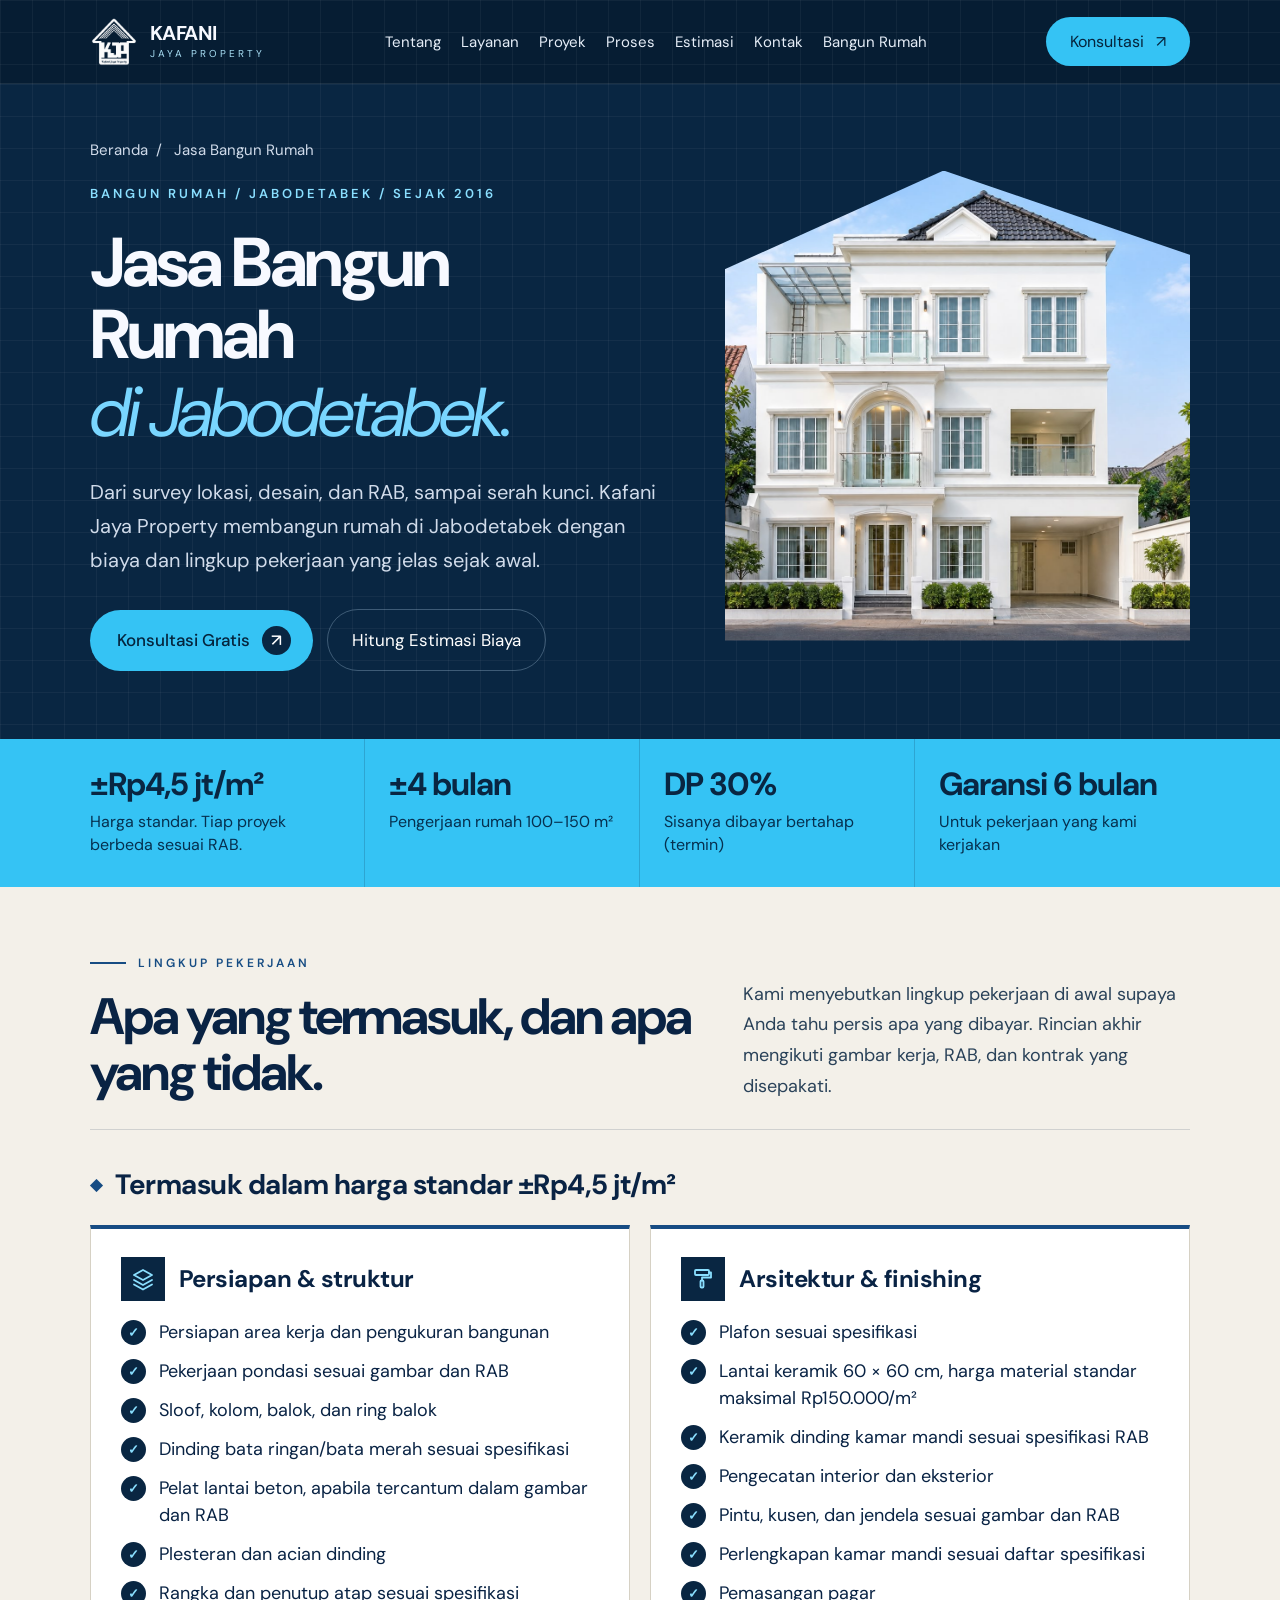
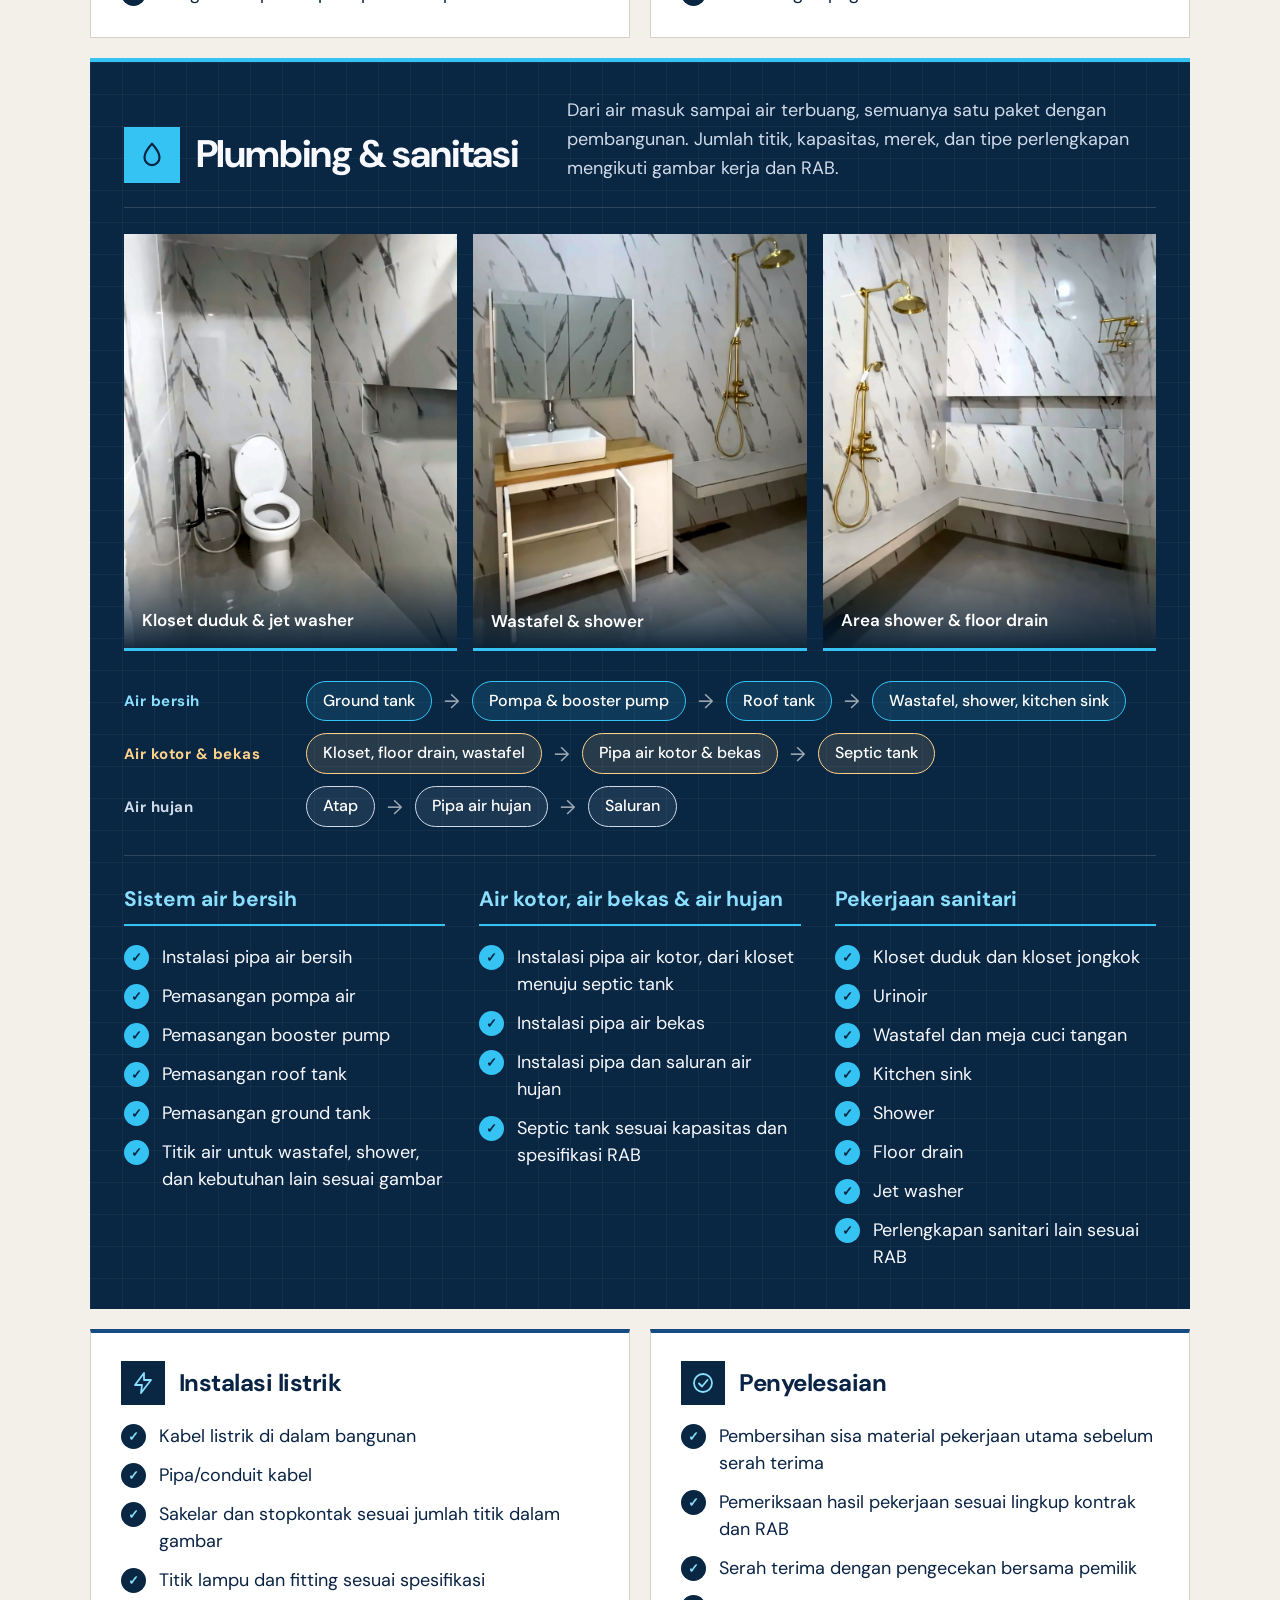
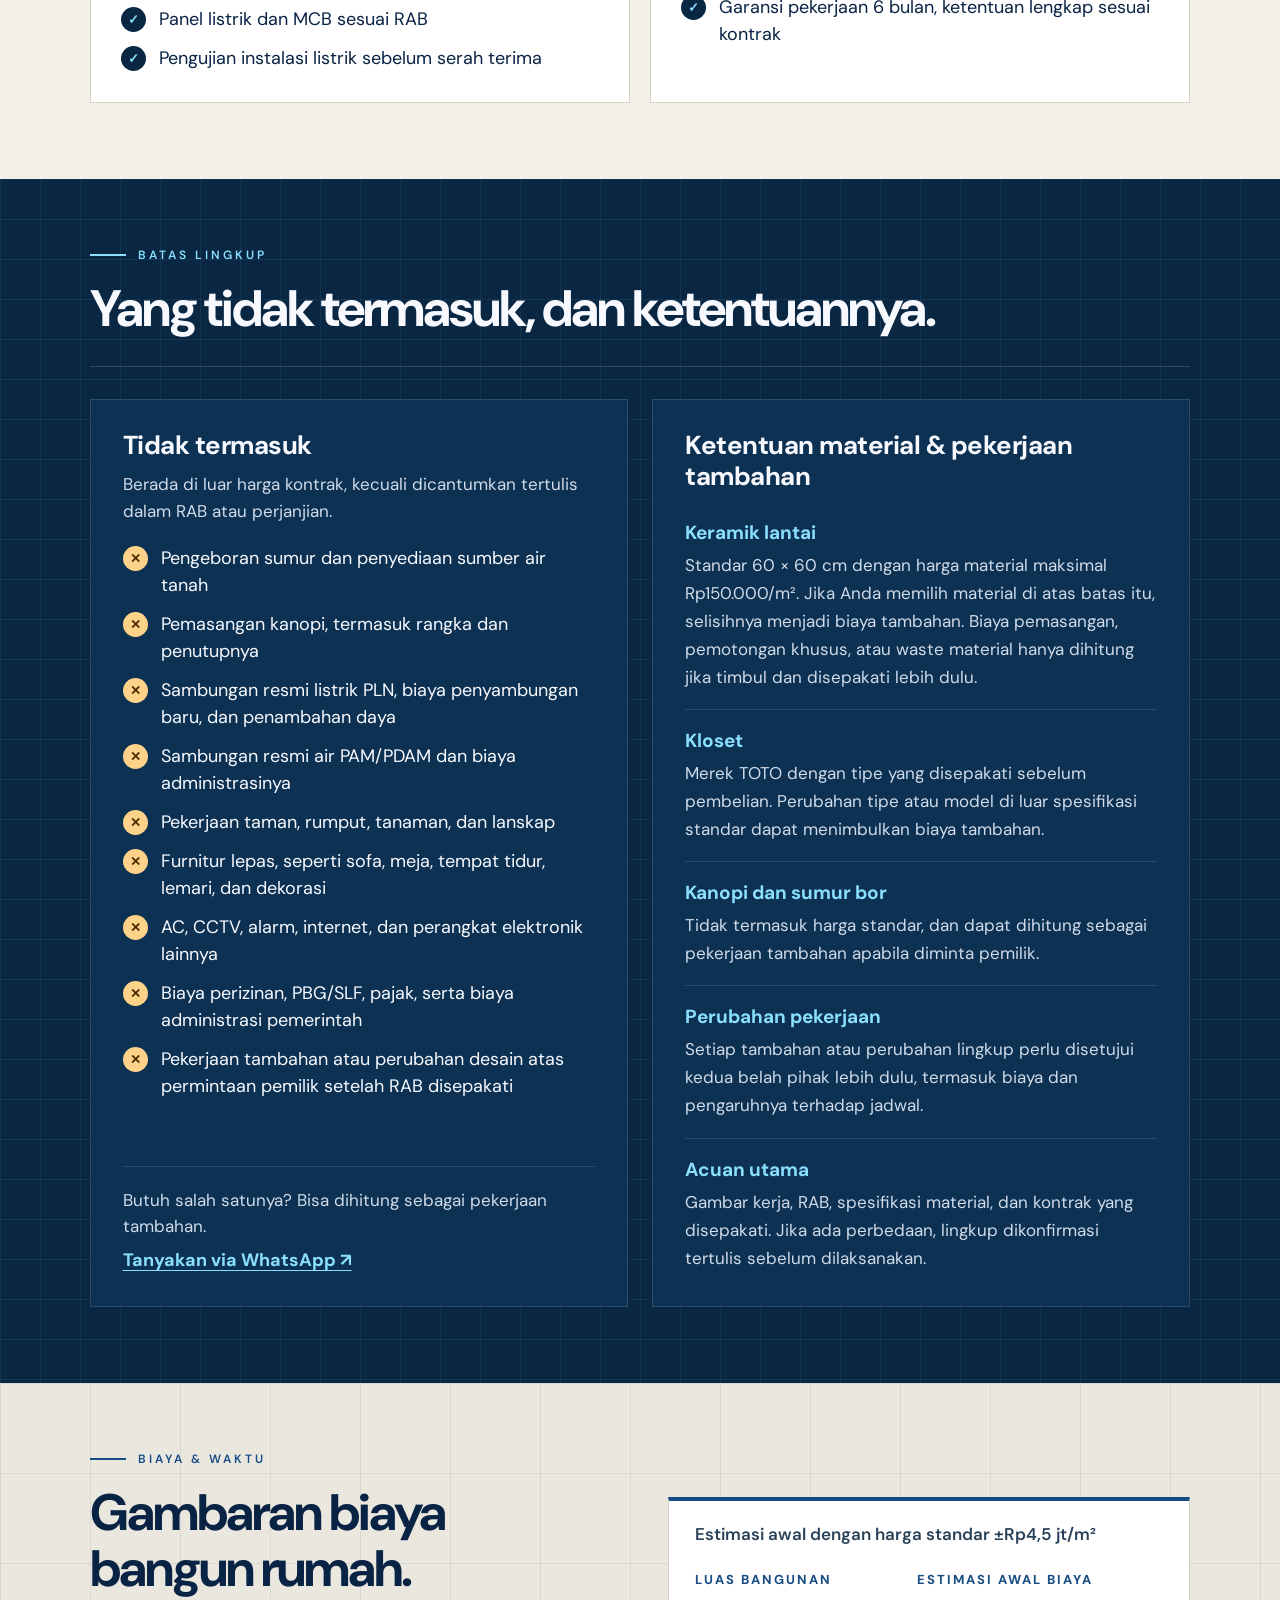
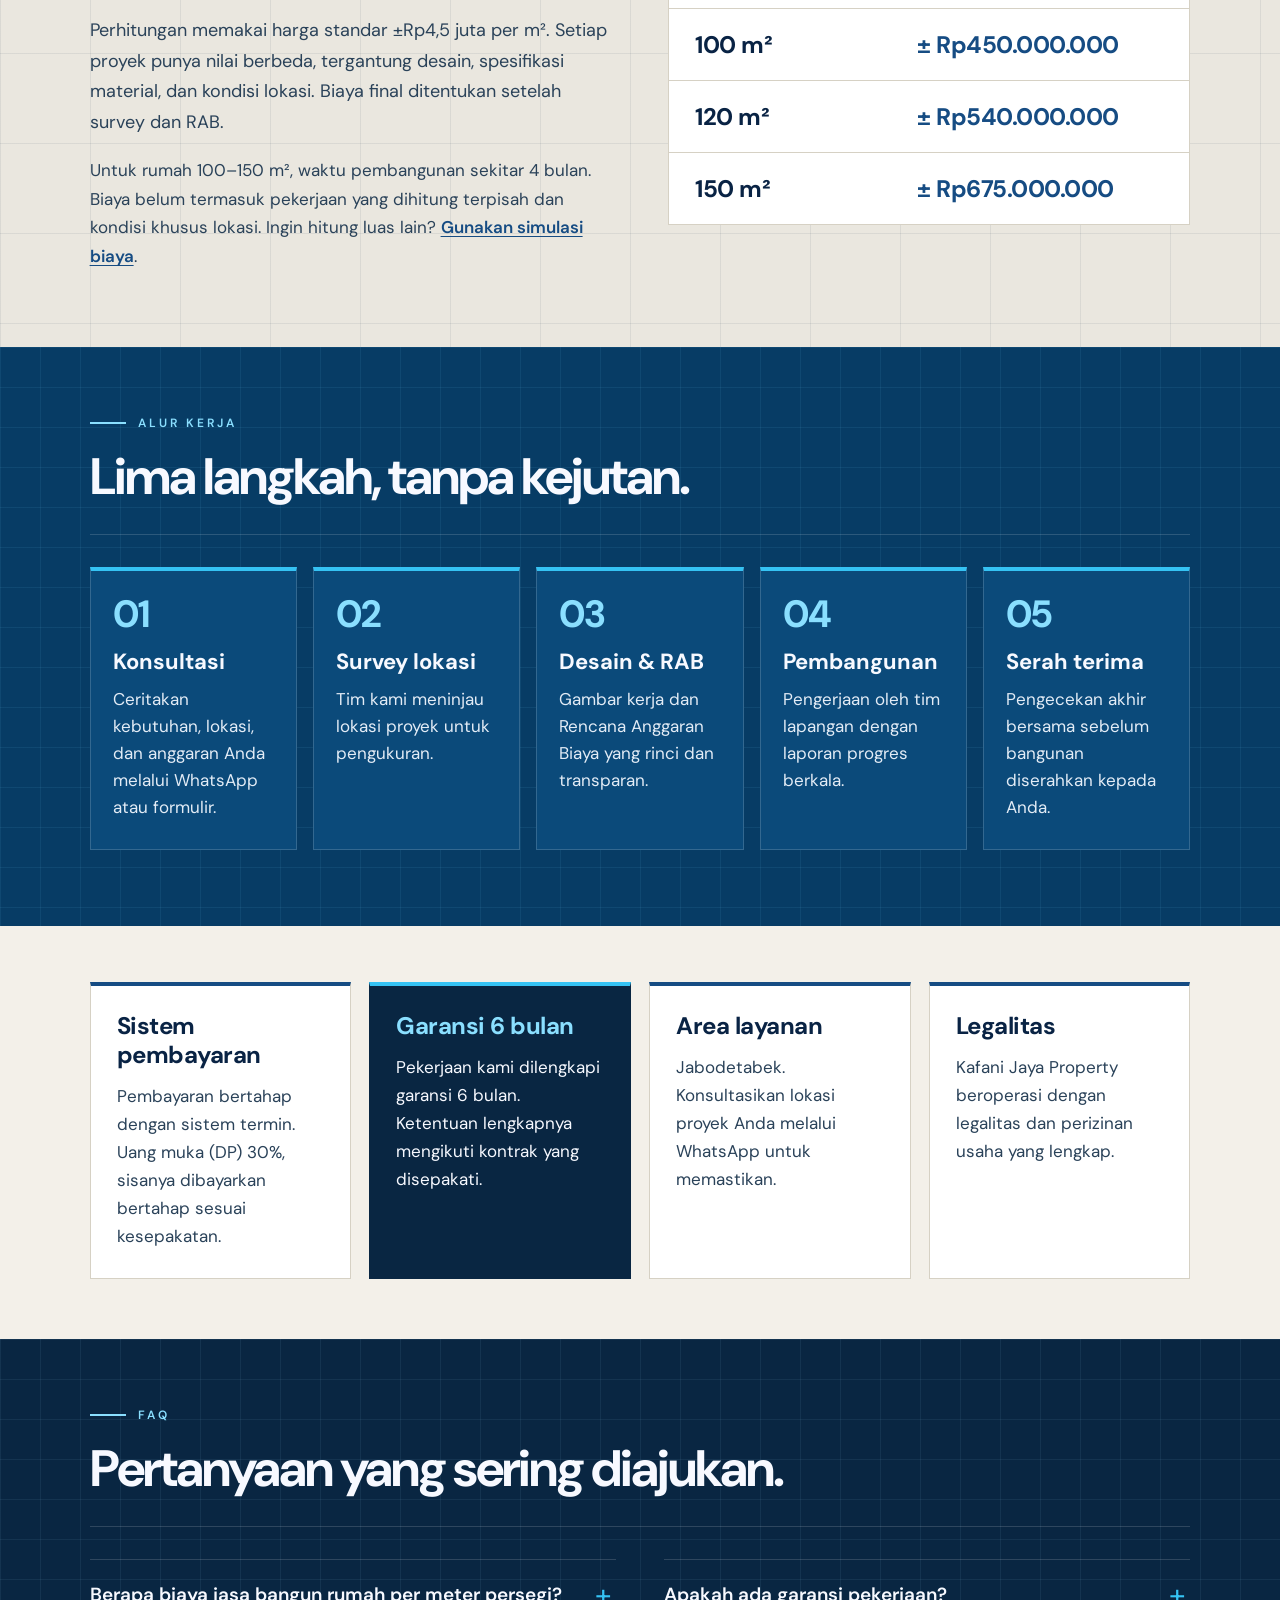
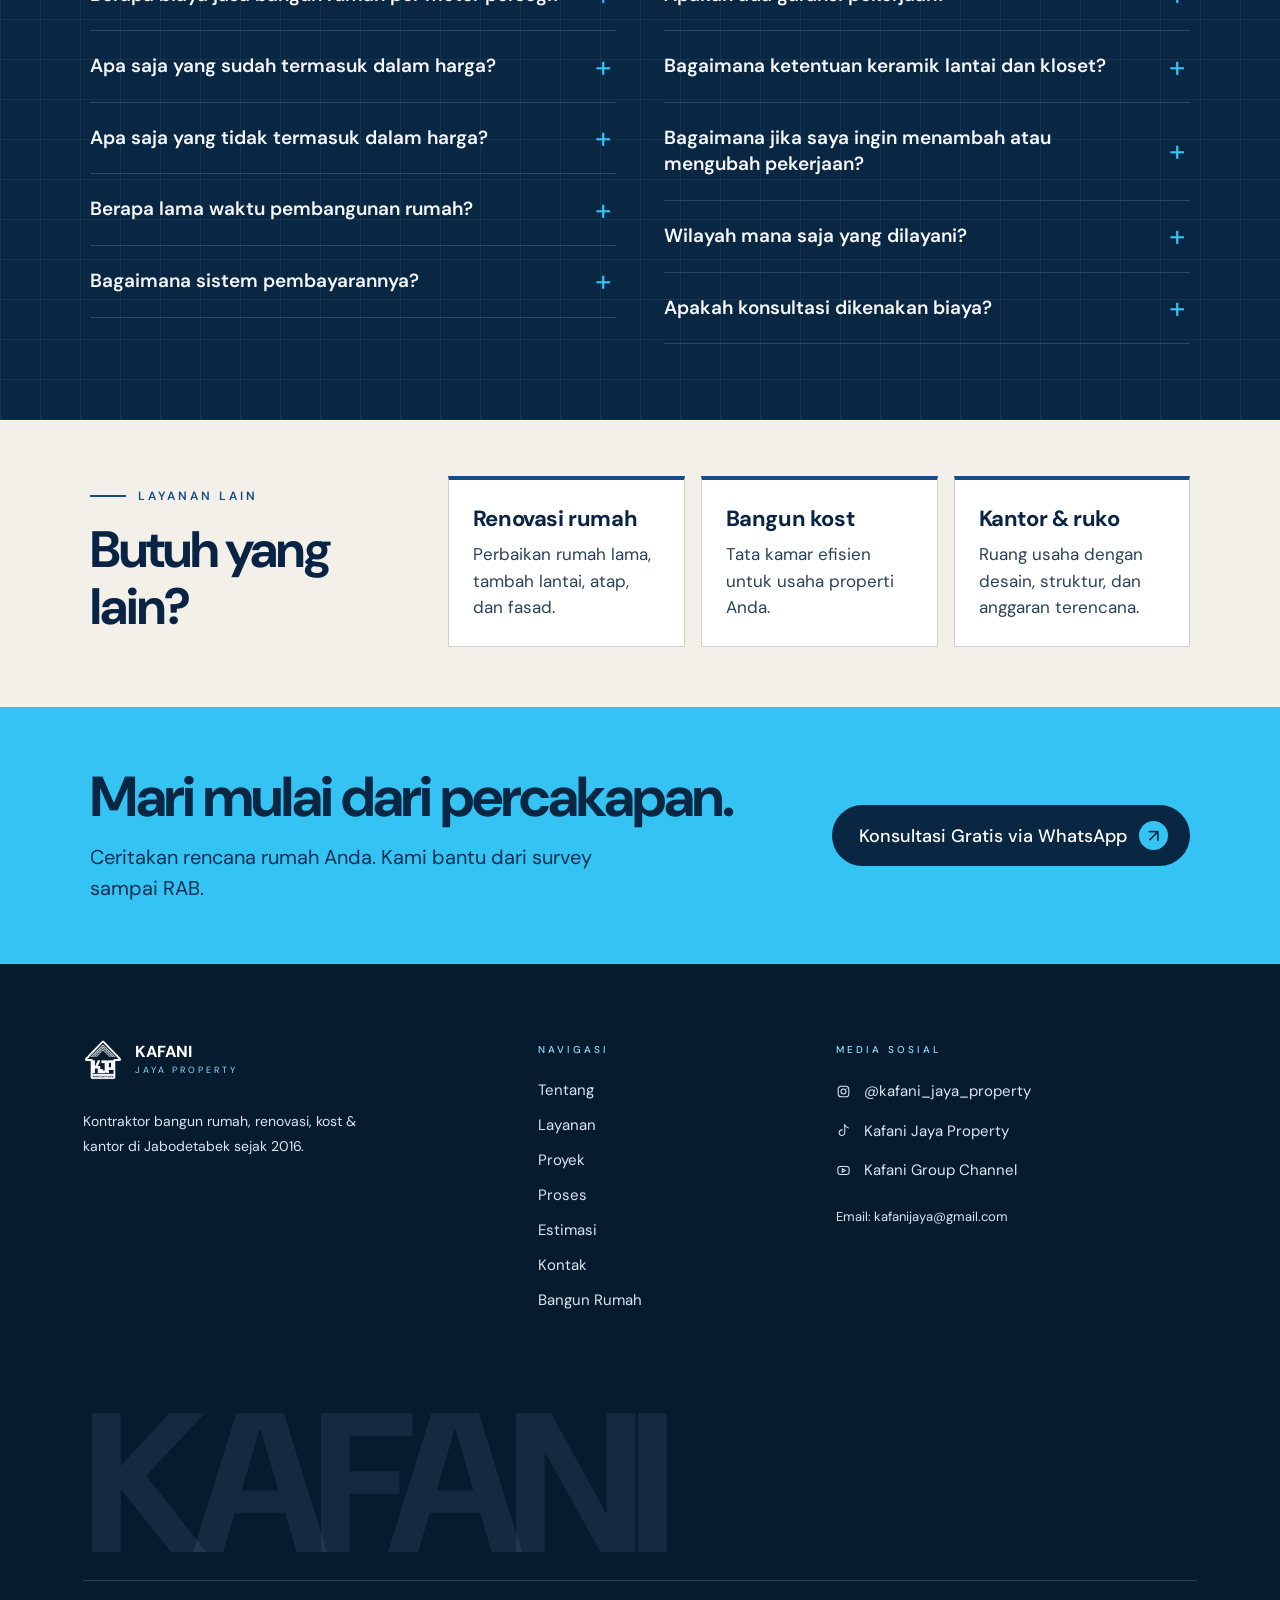
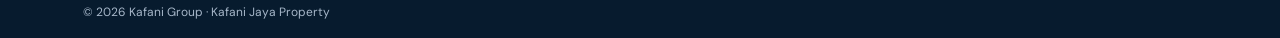
==== commit 4d798d34: "Add files via upload" ====
--- a/jasa-bangun-rumah-jabodetabek/index.html
+++ b/jasa-bangun-rumah-jabodetabek/index.html
@@ -665,12 +665,13 @@
 
           <nav class="footer__nav" aria-label="Navigasi footer">
             <h3>NAVIGASI</h3>
-            <a href="/#tentang">Tentang</a>
-            <a href="/#layanan">Layanan</a>
-            <a href="/#proyek">Proyek</a>
-            <a href="/#proses">Proses</a>
-            <a href="/#estimasi">Estimasi</a>
-            <a href="/#kontak">Kontak</a>
+            <a href="/kafanijayaproperty/#tentang">Tentang</a>
+            <a href="/kafanijayaproperty/#layanan">Layanan</a>
+            <a href="/kafanijayaproperty/#proyek">Proyek</a>
+            <a href="/kafanijayaproperty/#proses">Proses</a>
+            <a href="/kafanijayaproperty/#estimasi">Estimasi</a>
+            <a href="/kafanijayaproperty/#kontak">Kontak</a>
+            <a href="/kafanijayaproperty/jasa-bangun-rumah-jabodetabek/">Bangun Rumah</a>
           </nav>
 
           <div class="footer__social">
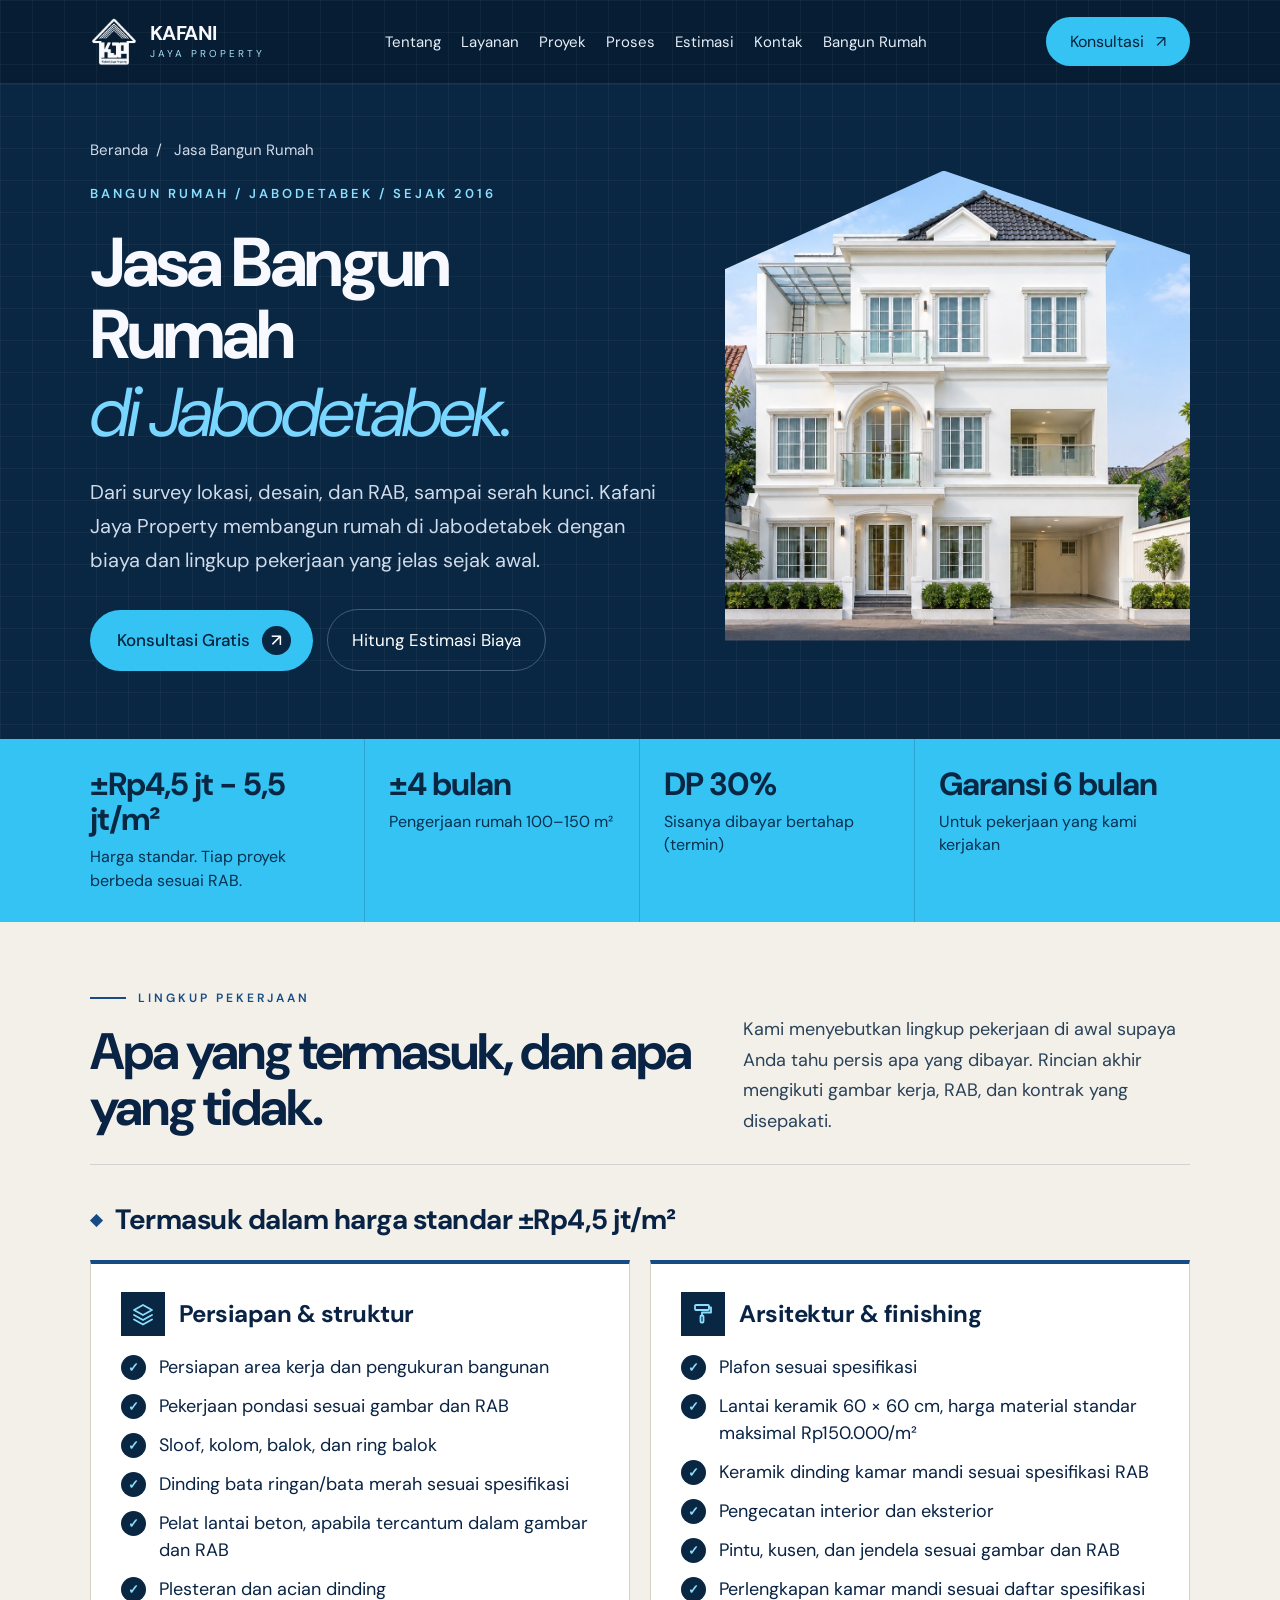
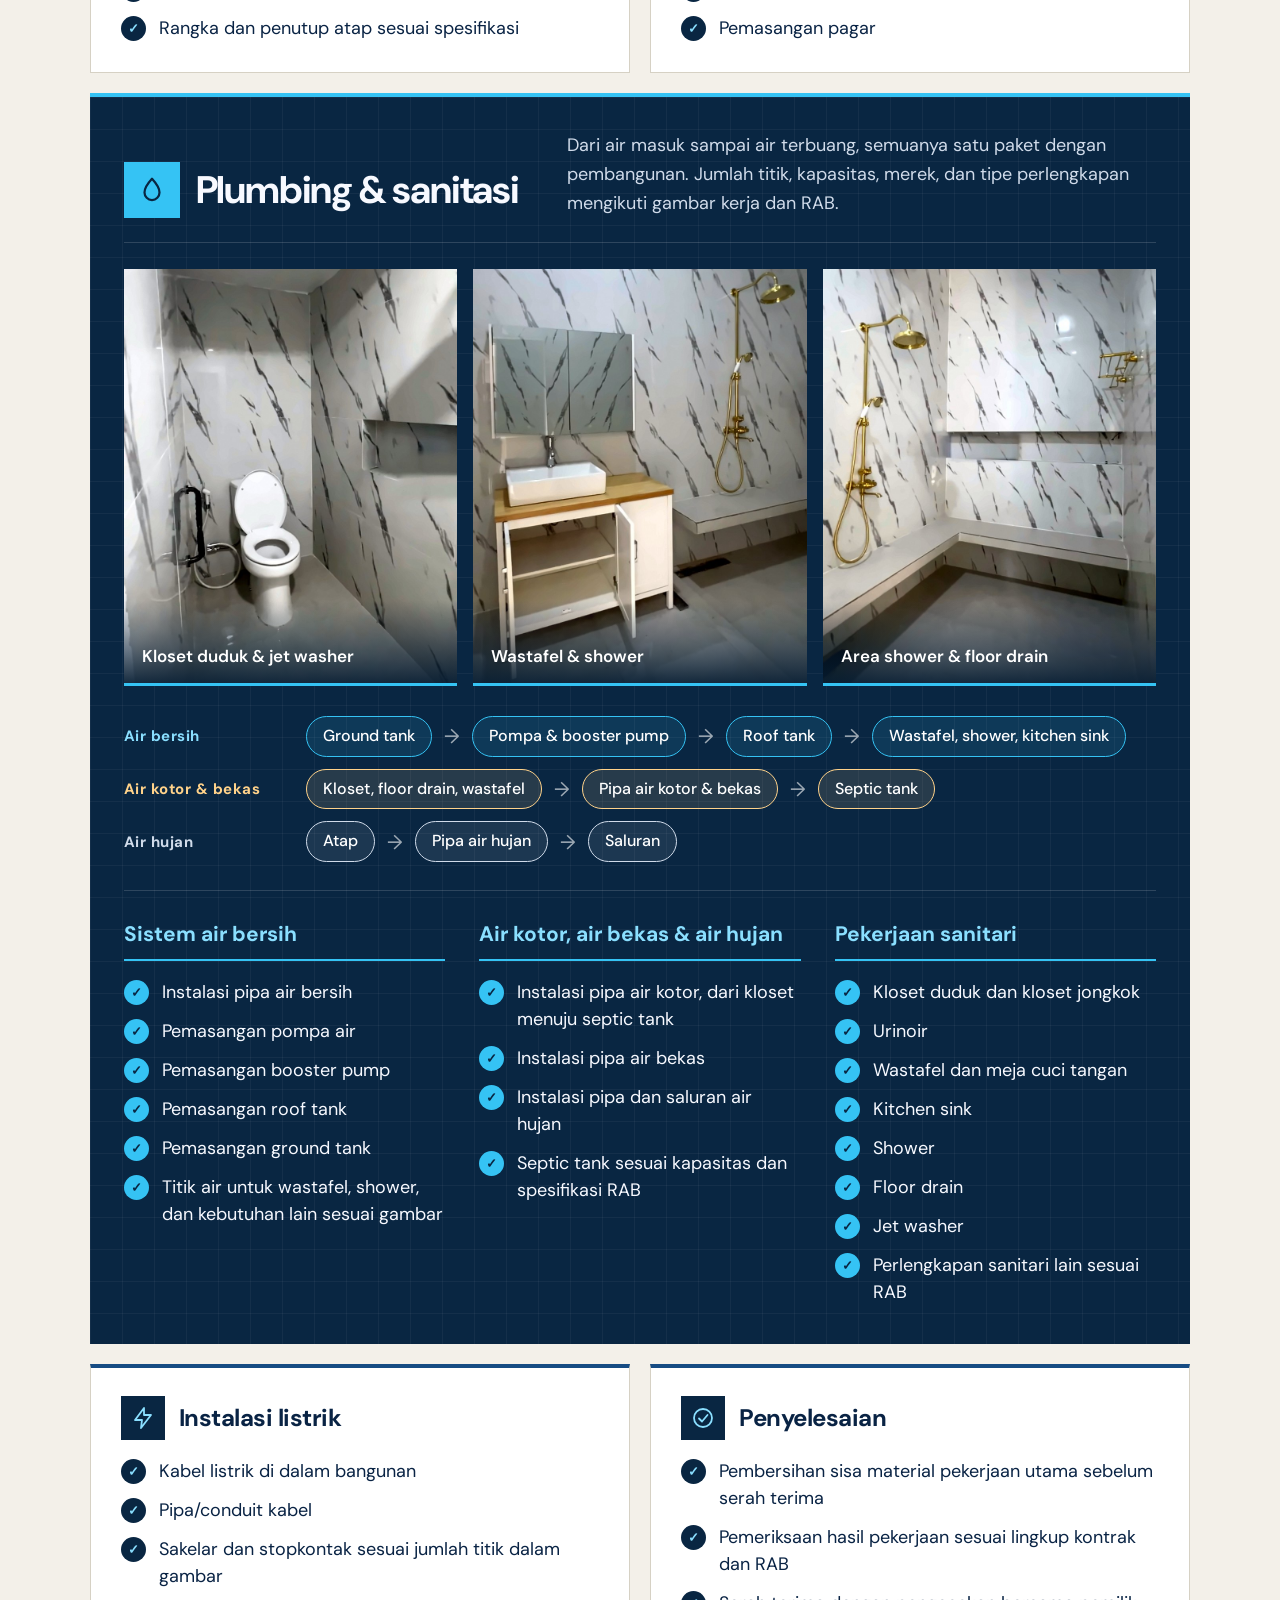
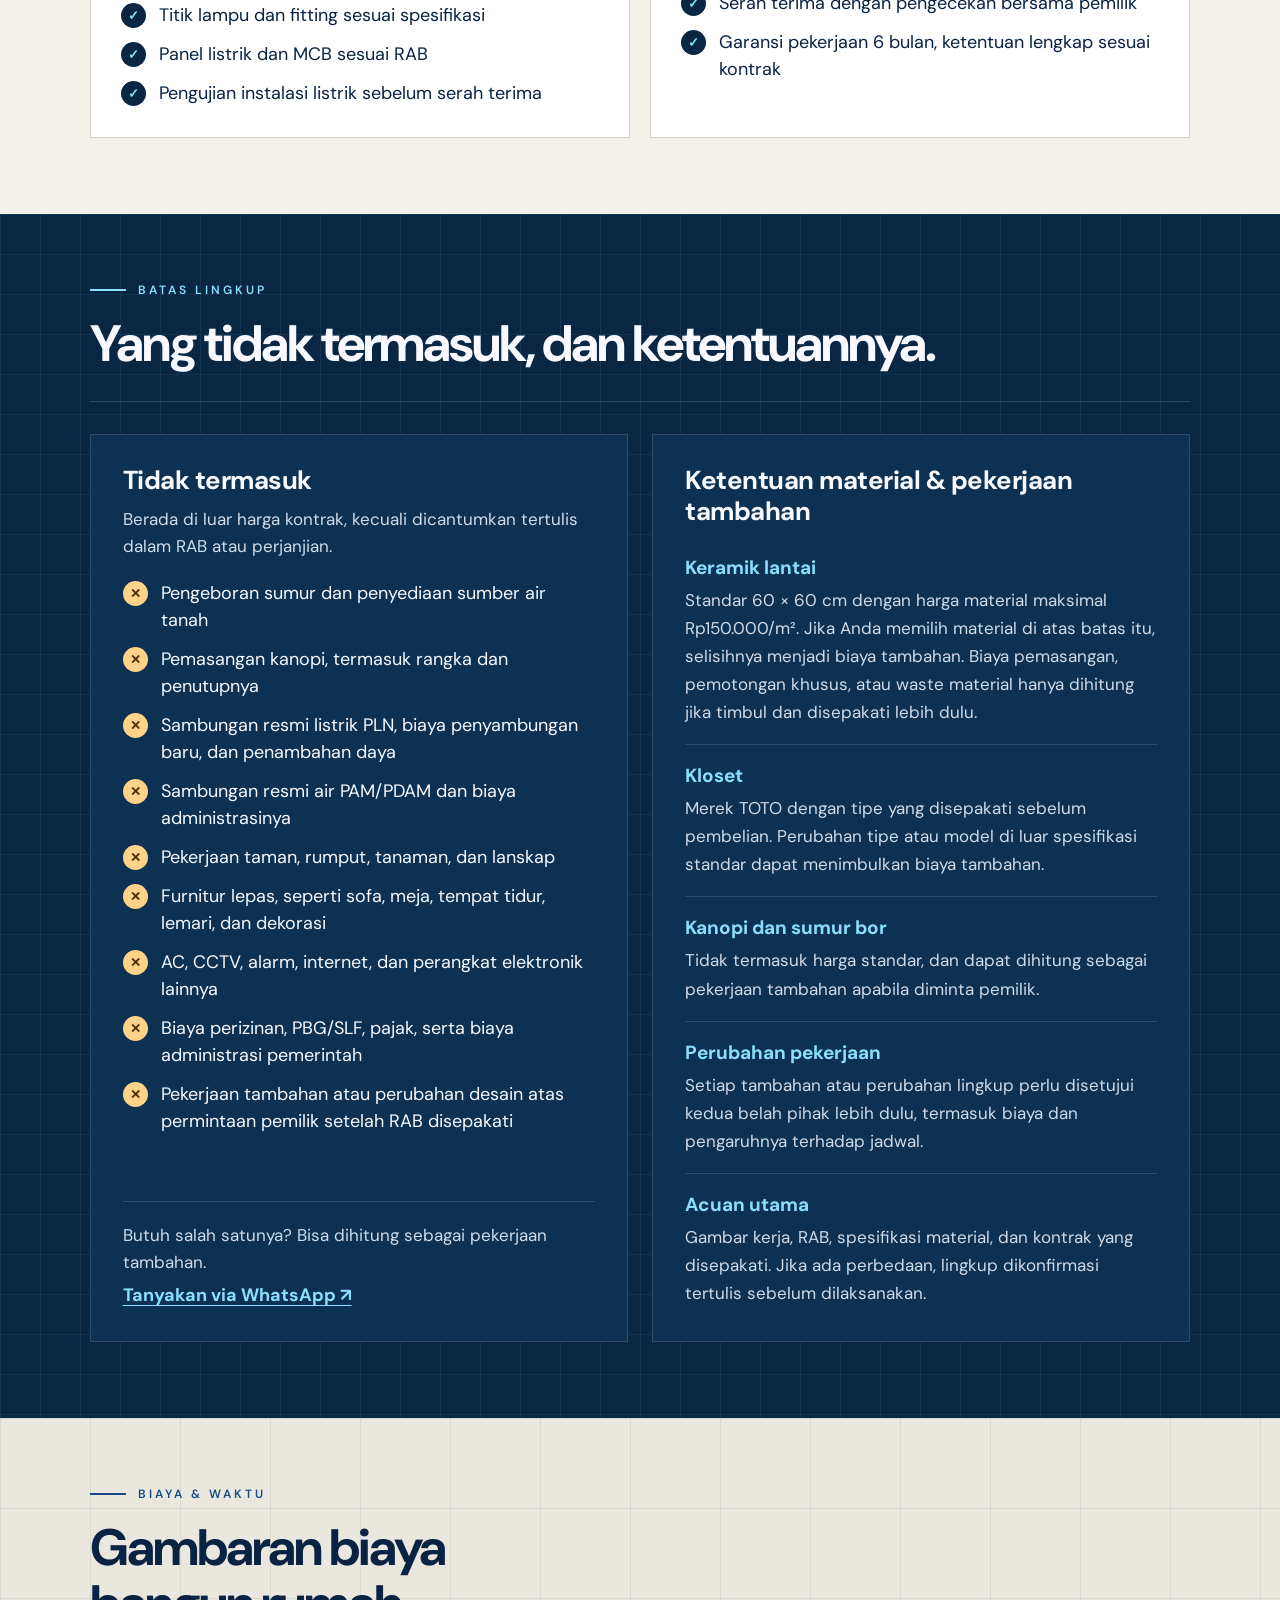
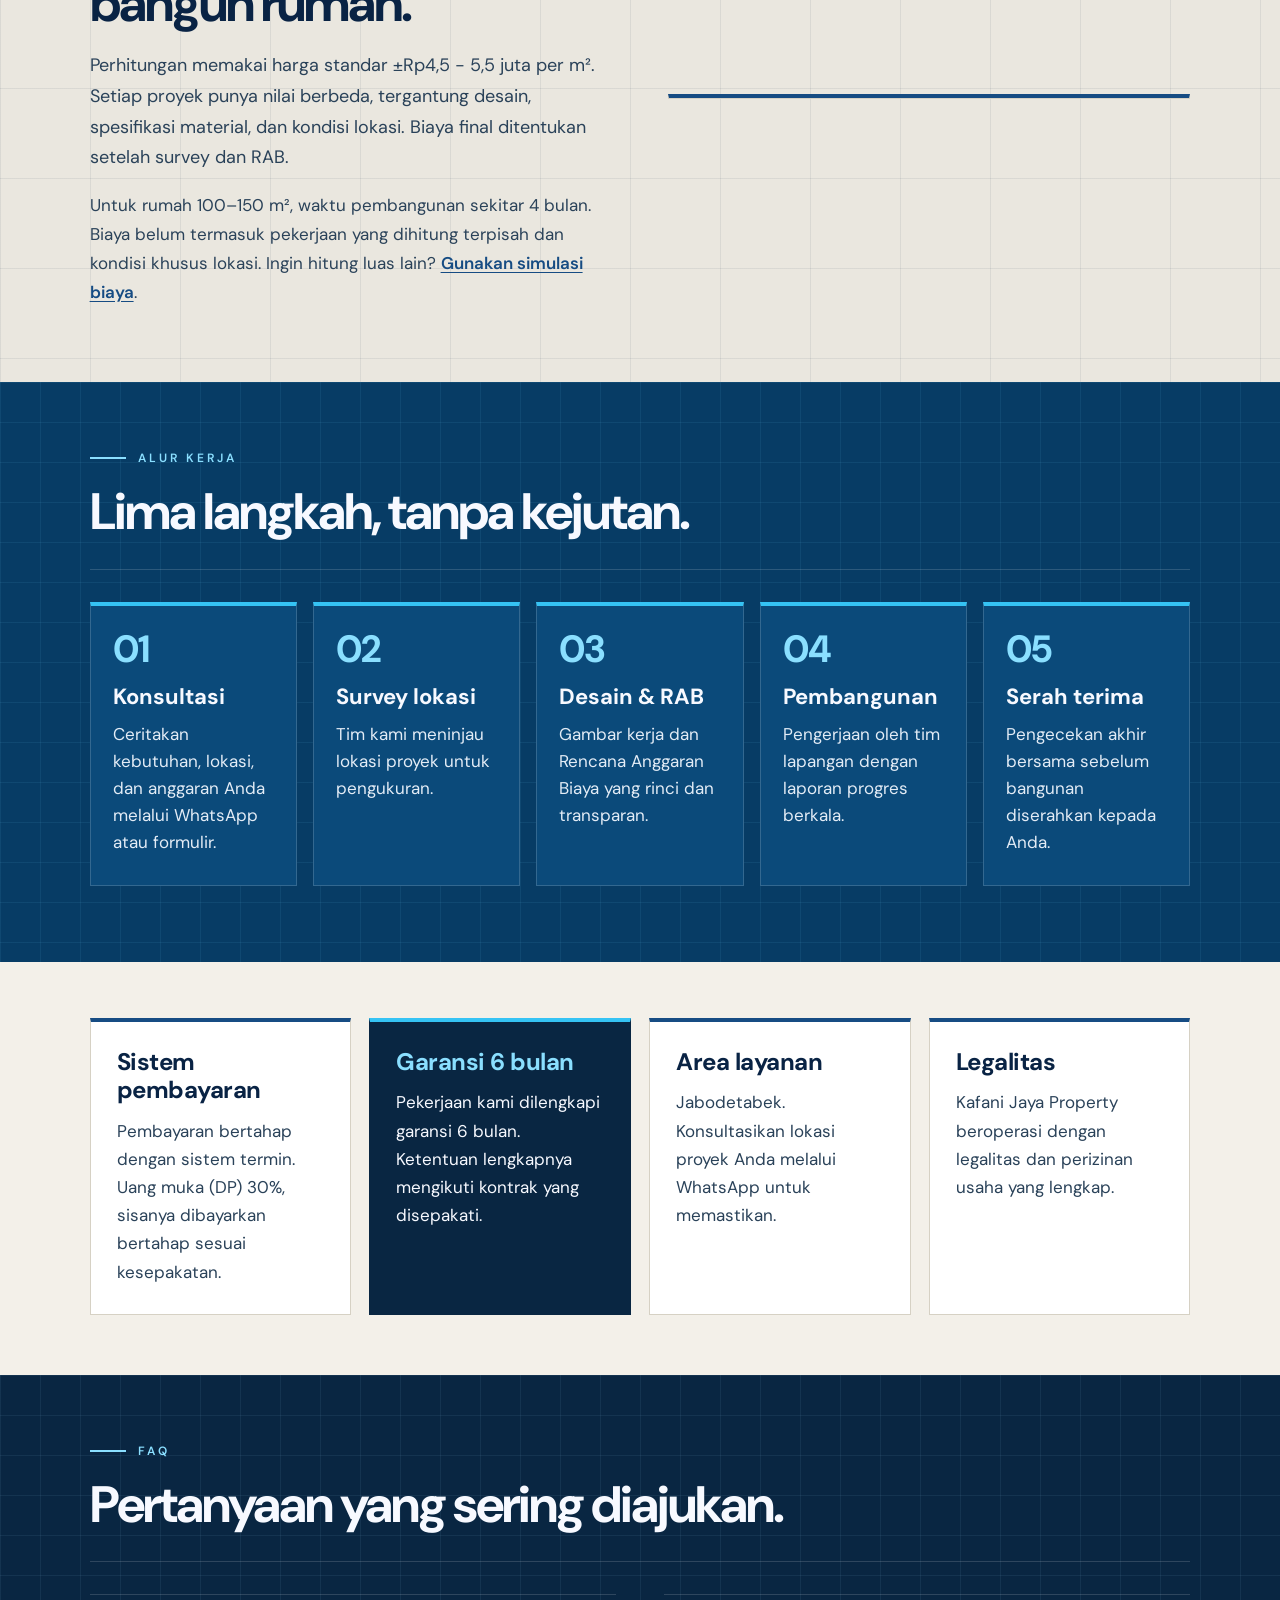
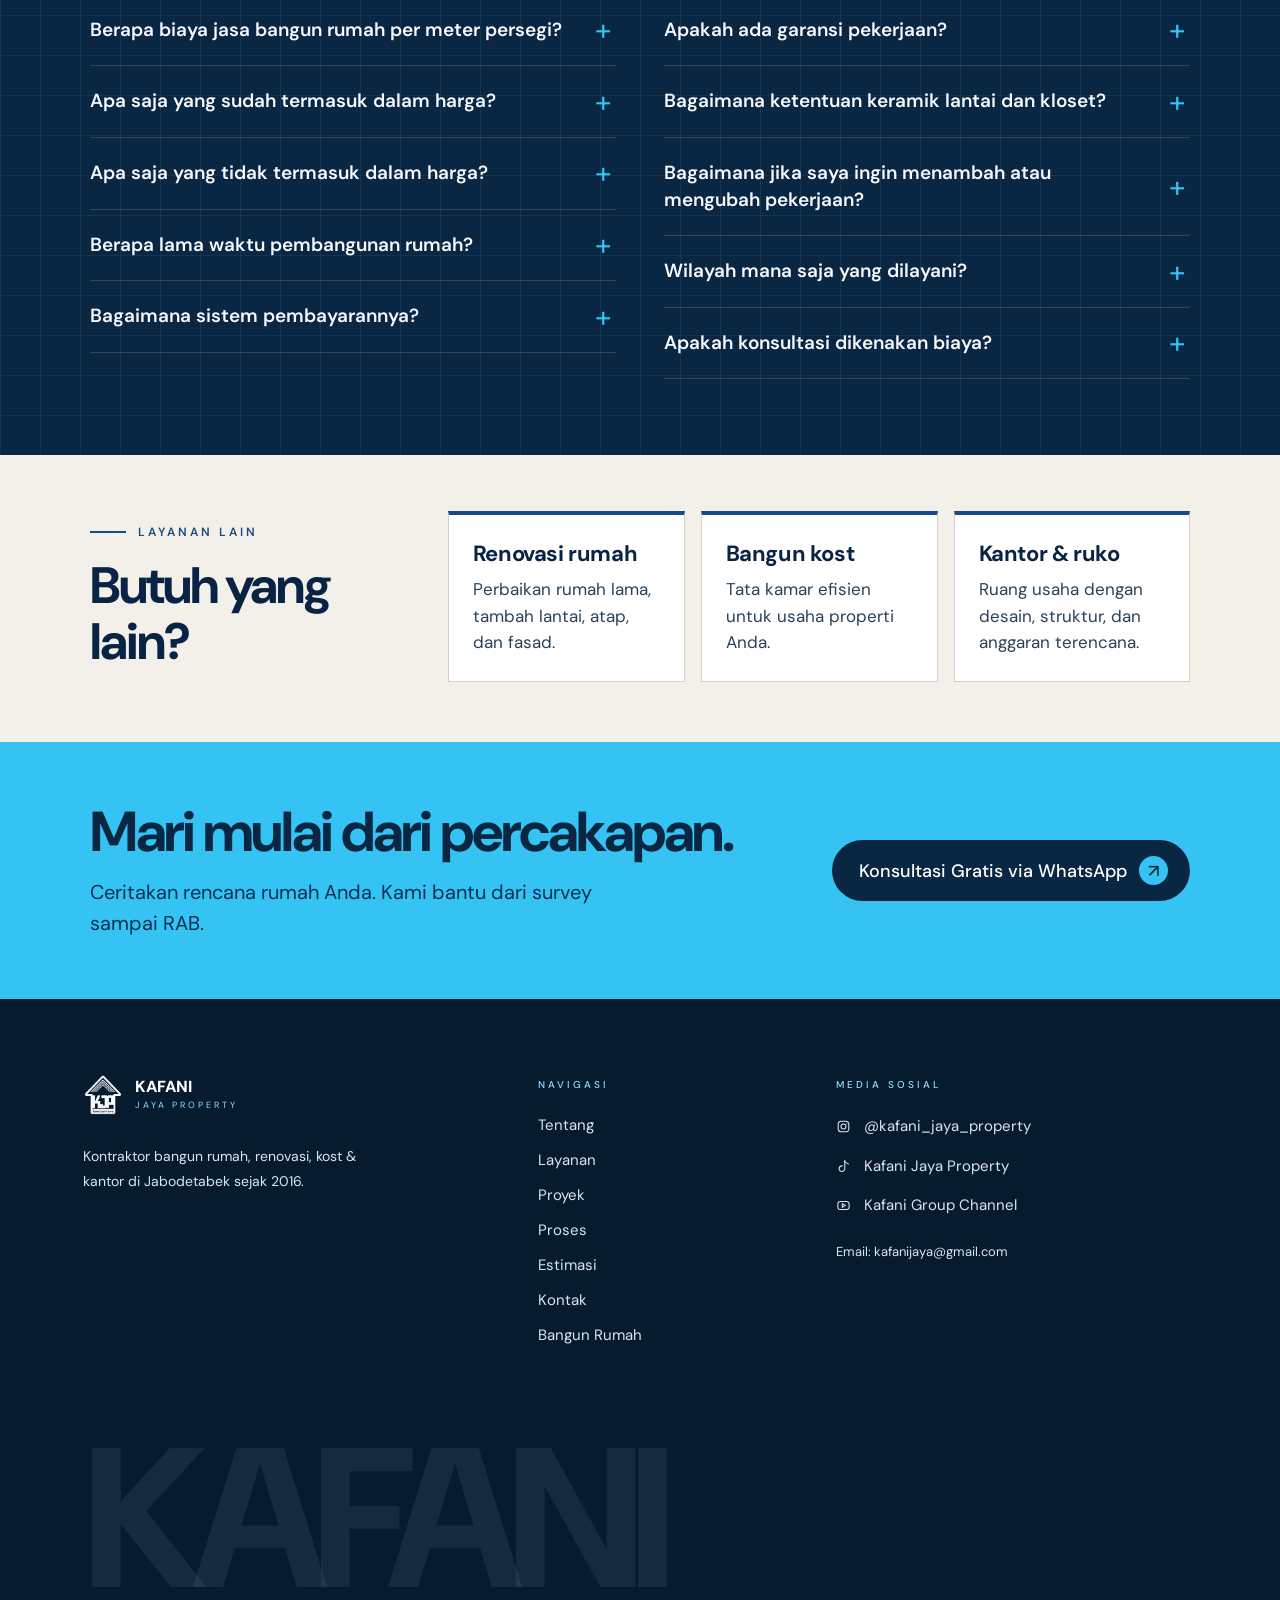
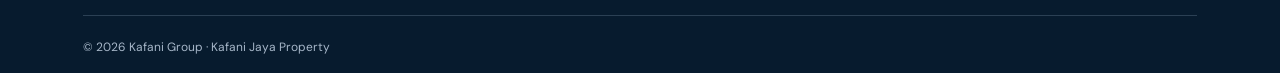
==== commit 5a56ff67: "Add files via upload" ====
--- a/jasa-bangun-rumah-jabodetabek/index.html
+++ b/jasa-bangun-rumah-jabodetabek/index.html
@@ -163,7 +163,7 @@
   </head>
   <body>
     <header class="navbar">
-      <a href="/" class="brand">
+      <a href="/kafanijayaproperty/" class="brand">
         <img src="../logo_kafani_putih.png" alt="Kafani Jaya Property" />
         <span class="brand-text">
           <strong>KAFANI</strong>
@@ -190,7 +190,7 @@
       <!-- HERO -->
       <section class="lp-hero">
         <div class="lp-hero-copy">
-          <nav class="lp-breadcrumb" aria-label="Breadcrumb"><a href="/">Beranda</a> <span>/</span> <span>Jasa Bangun Rumah</span></nav>
+          <nav class="lp-breadcrumb" aria-label="Breadcrumb"><a href="/kafanijayaproperty/">Beranda</a> <span>/</span> <span>Jasa Bangun Rumah</span></nav>
           <div class="eyebrow">BANGUN RUMAH / JABODETABEK / SEJAK 2016</div>
           <h1>Jasa Bangun Rumah <span class="lp-accent">di Jabodetabek.</span></h1>
           <p class="lp-lead">Dari survey lokasi, desain, dan RAB, sampai serah kunci. Kafani Jaya Property membangun rumah di Jabodetabek dengan biaya dan lingkup pekerjaan yang jelas sejak awal.</p>
@@ -212,7 +212,7 @@
 
       <!-- FAKTA CEPAT -->
       <section class="lp-facts" aria-label="Ringkasan layanan">
-        <div><strong>±Rp4,5 jt/m²</strong><span>Harga standar. Tiap proyek berbeda sesuai RAB.</span></div>
+        <div><strong>±Rp4,5 jt - 5,5 jt/m²</strong><span>Harga standar. Tiap proyek berbeda sesuai RAB.</span></div>
         <div><strong>±4 bulan</strong><span>Pengerjaan rumah 100–150 m²</span></div>
         <div><strong>DP 30%</strong><span>Sisanya dibayar bertahap (termin)</span></div>
         <div><strong>Garansi 6 bulan</strong><span>Untuk pekerjaan yang kami kerjakan</span></div>
@@ -452,38 +452,12 @@
           <div class="lp-cost-copy">
             <div class="lp-label"><span></span>BIAYA &amp; WAKTU</div>
             <h2>Gambaran biaya bangun rumah.</h2>
-            <p class="lp-intro">Perhitungan memakai harga standar ±Rp4,5 juta per m². Setiap proyek punya nilai berbeda, tergantung desain, spesifikasi material, dan kondisi lokasi. Biaya final ditentukan setelah survey dan RAB.</p>
+            <p class="lp-intro">Perhitungan memakai harga standar ±Rp4,5 - 5,5 juta per m². Setiap proyek punya nilai berbeda, tergantung desain, spesifikasi material, dan kondisi lokasi. Biaya final ditentukan setelah survey dan RAB.</p>
             <p class="lp-note">
               Untuk rumah 100–150 m², waktu pembangunan sekitar 4 bulan. Biaya belum termasuk pekerjaan yang dihitung terpisah dan kondisi khusus lokasi. Ingin hitung luas lain? <a href="/#estimasi">Gunakan simulasi biaya</a>.
             </p>
           </div>
-          <div class="lp-table-wrap">
-            <table class="lp-table">
-              <caption>
-                Estimasi awal dengan harga standar ±Rp4,5 jt/m²
-              </caption>
-              <thead>
-                <tr>
-                  <th scope="col">Luas bangunan</th>
-                  <th scope="col">Estimasi awal biaya</th>
-                </tr>
-              </thead>
-              <tbody>
-                <tr>
-                  <td>100 m²</td>
-                  <td>± Rp450.000.000</td>
-                </tr>
-                <tr>
-                  <td>120 m²</td>
-                  <td>± Rp540.000.000</td>
-                </tr>
-                <tr>
-                  <td>150 m²</td>
-                  <td>± Rp675.000.000</td>
-                </tr>
-              </tbody>
-            </table>
-          </div>
+          <div class="lp-table-wrap"></div>
         </div>
       </section>
 
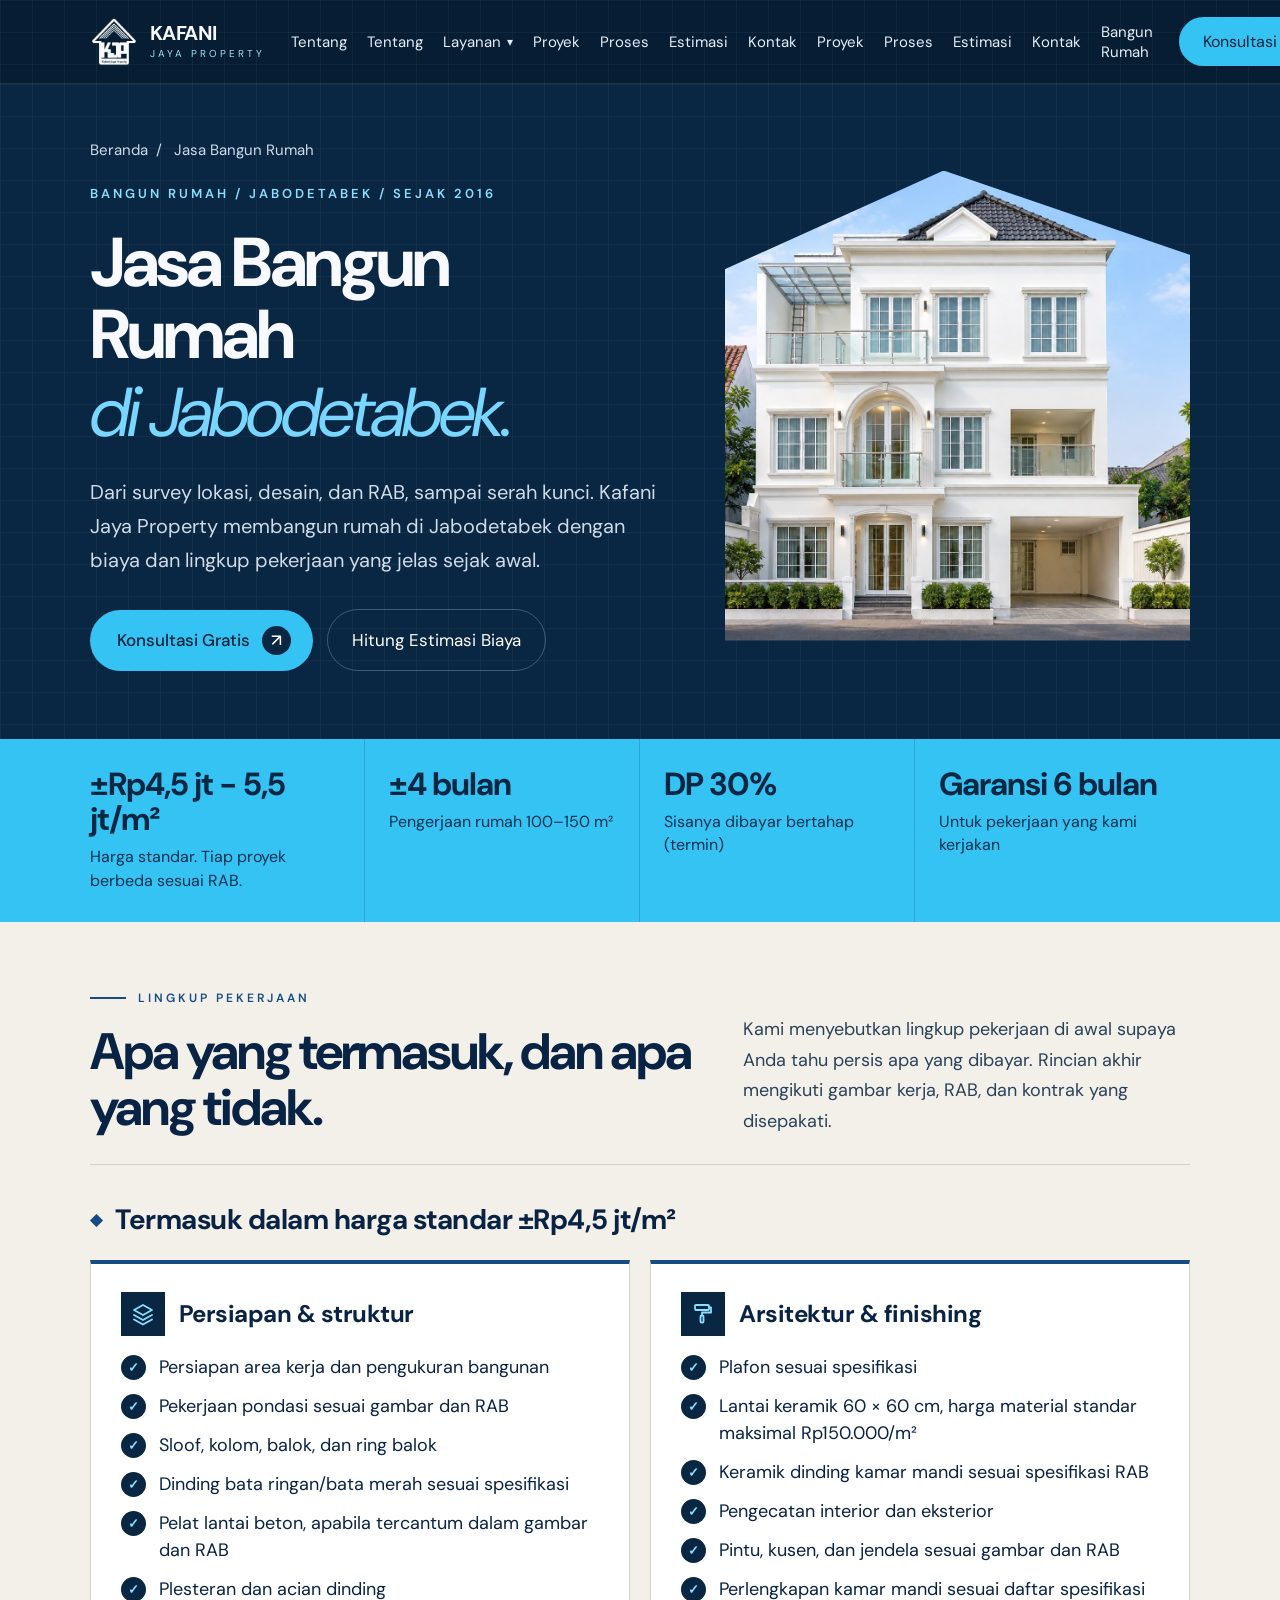
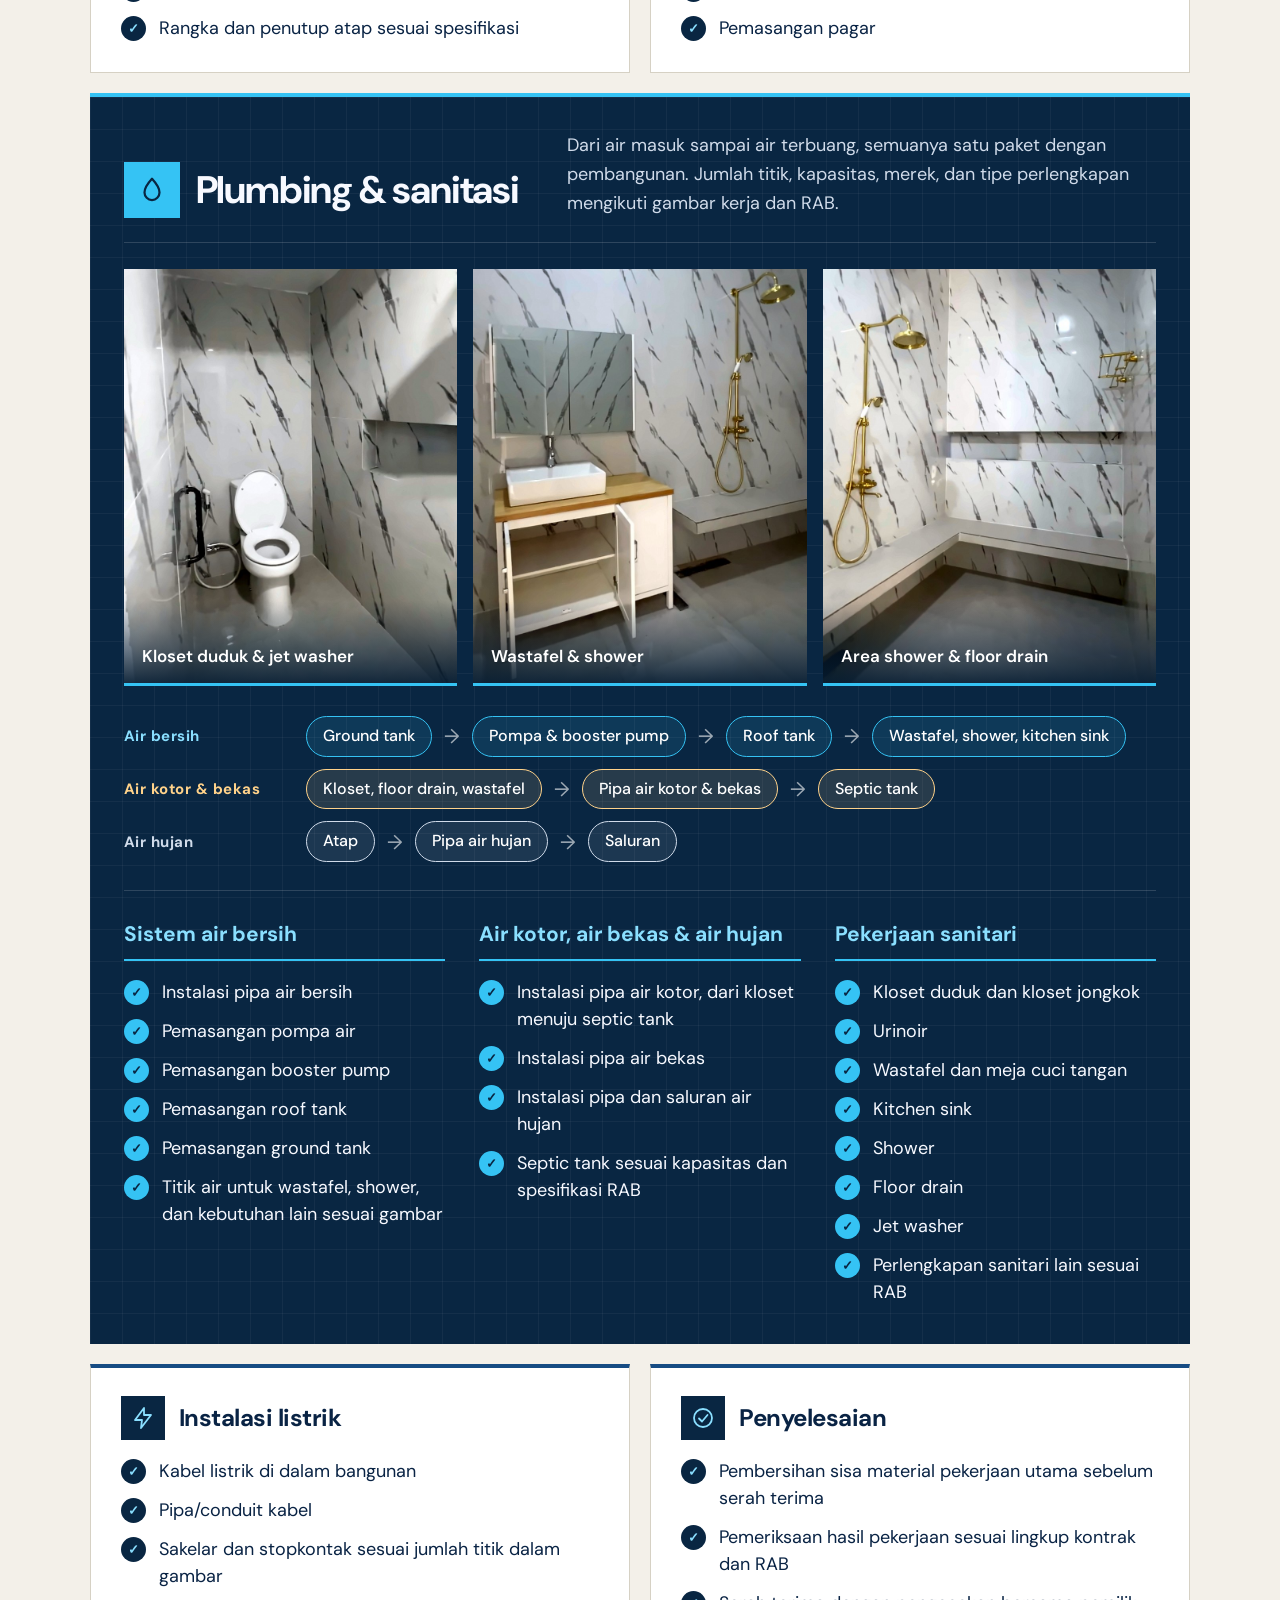
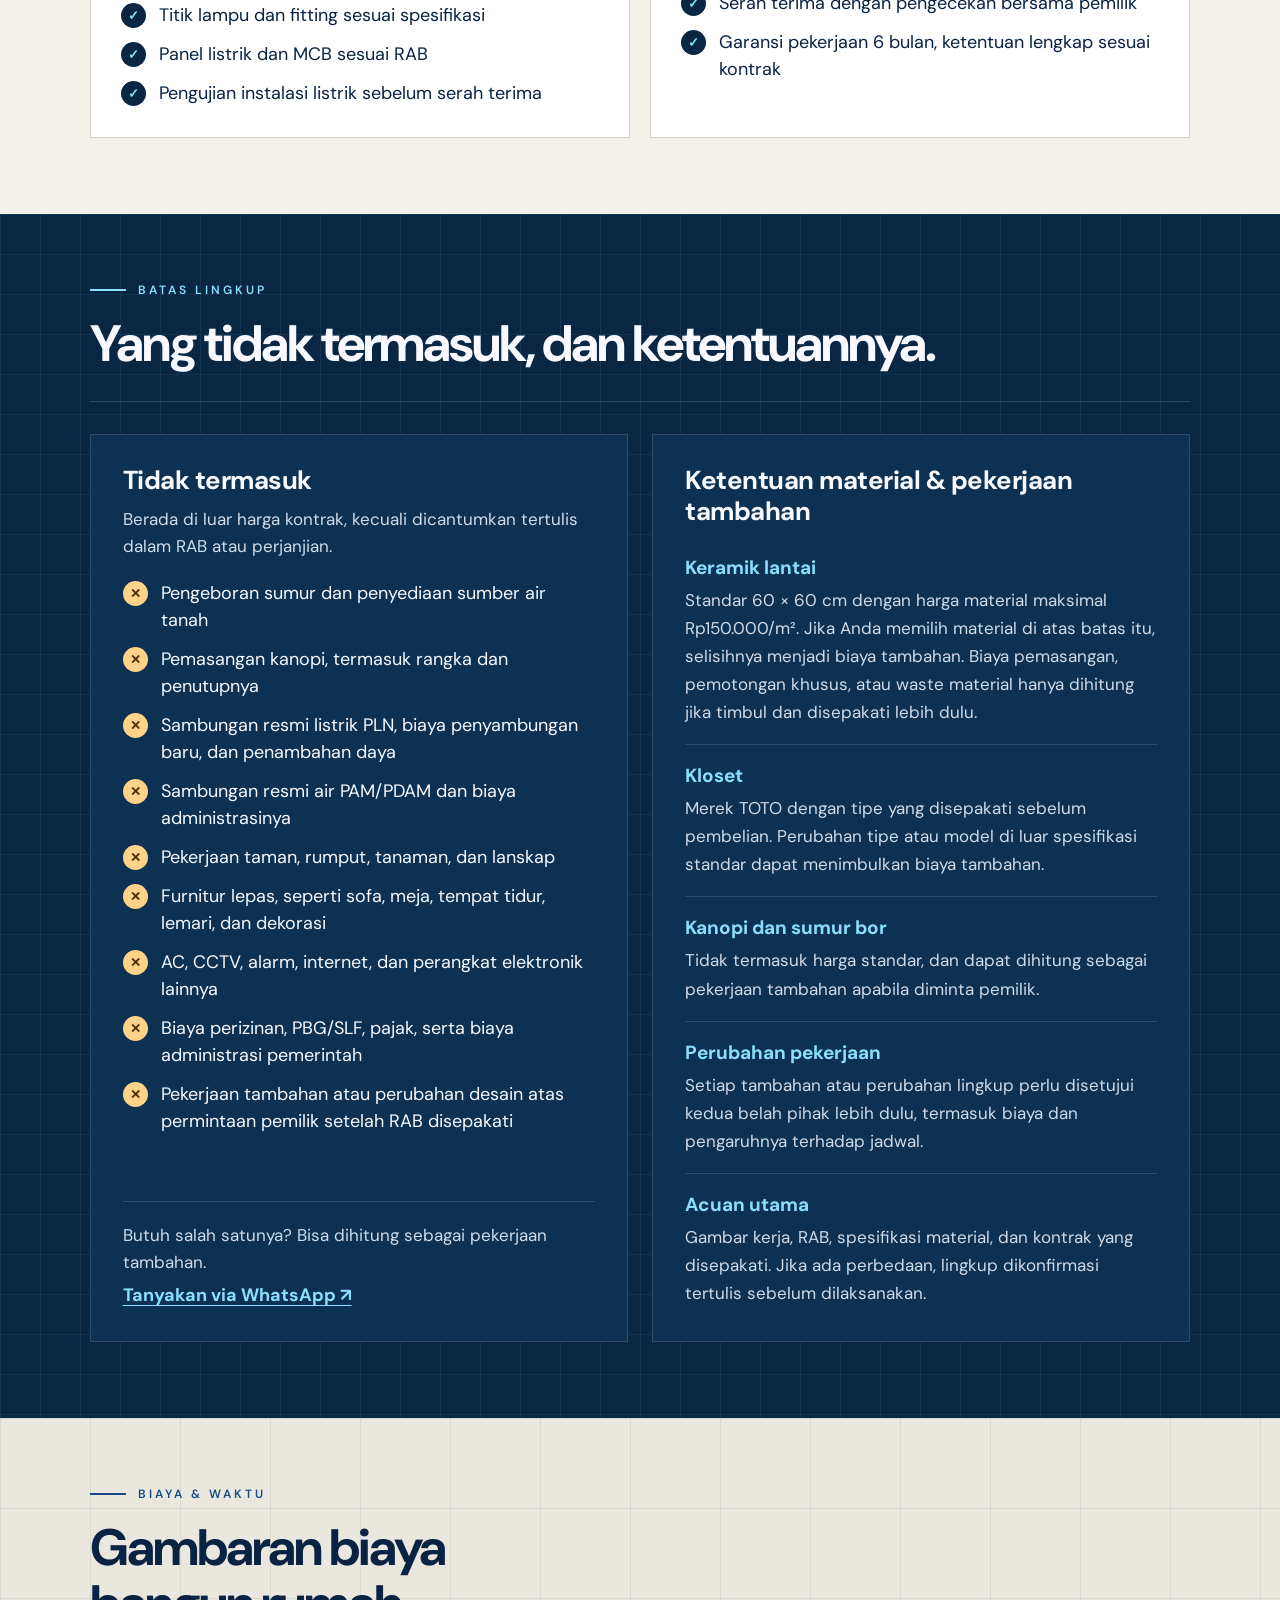
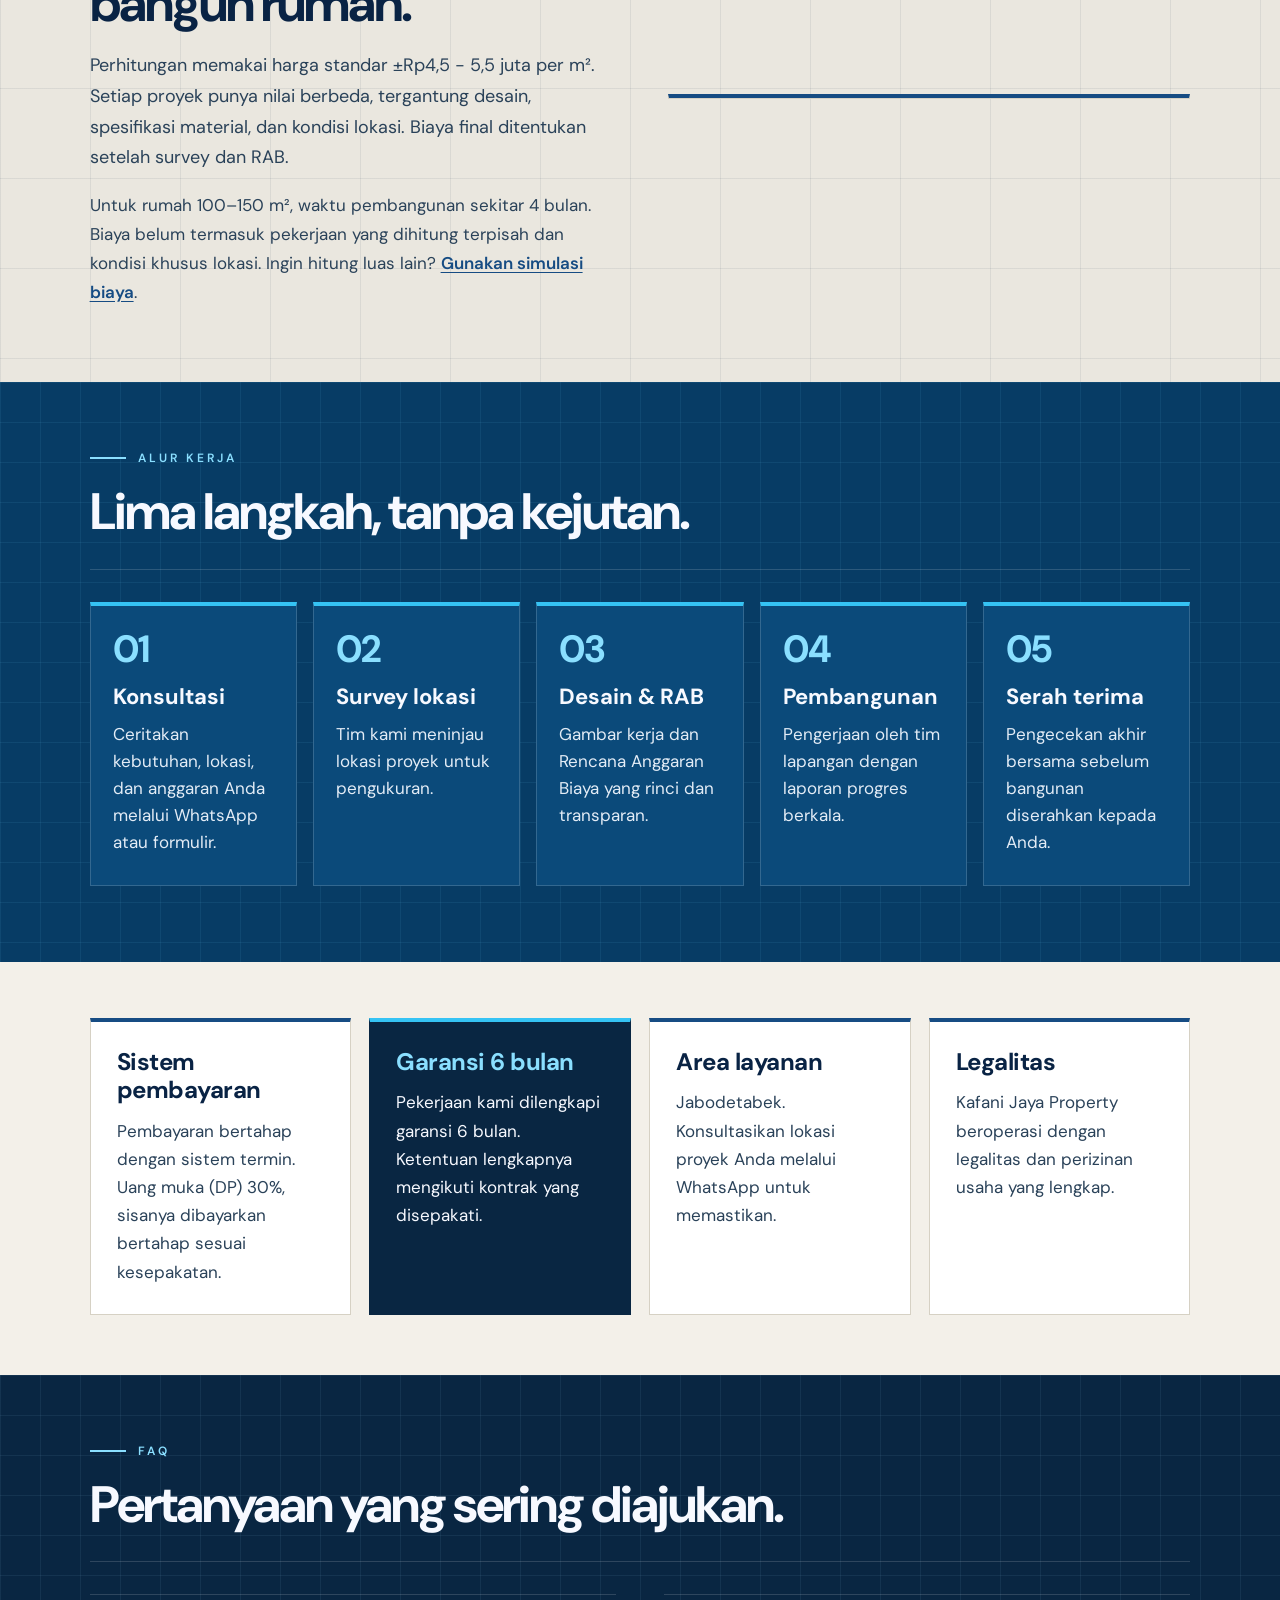
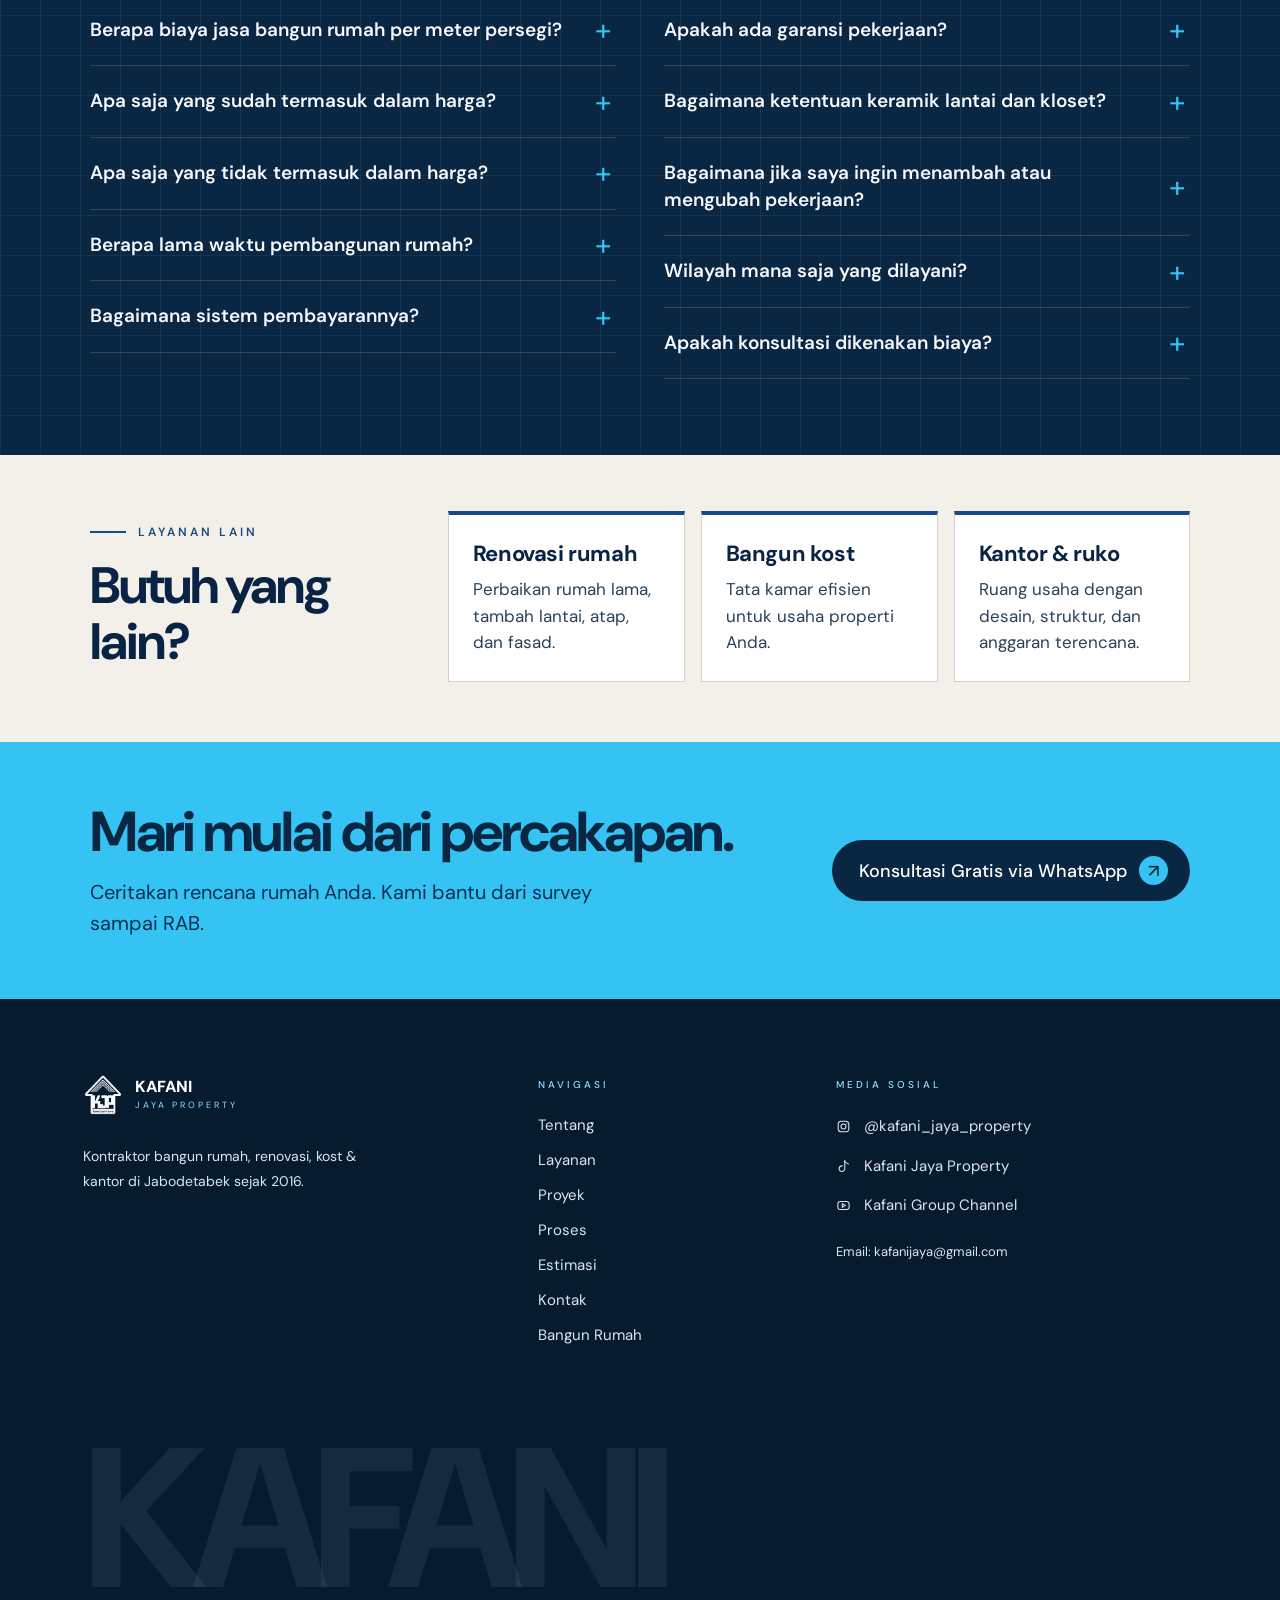
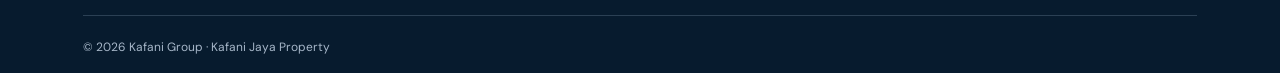
==== commit 3649157b: "Add files via upload" ====
--- a/jasa-bangun-rumah-jabodetabek/index.html
+++ b/jasa-bangun-rumah-jabodetabek/index.html
@@ -6,18 +6,39 @@
     <meta name="theme-color" content="#092642" />
 
     <title>Jasa Bangun Rumah Jabodetabek | Kafani Jaya Property</title>
-    <meta name="description" content="Jasa bangun rumah di Jabodetabek. Harga standar ±Rp4,5 jt/m², garansi 6 bulan, estimasi 4 bulan untuk 100–150 m², DP 30%. Konsultasi gratis." />
-    <link rel="canonical" href="https://kafanijayaproperty.com/jasa-bangun-rumah-jabodetabek/" />
+    <meta
+      name="description"
+      content="Jasa bangun rumah di Jabodetabek. Harga standar ±Rp4,5 jt/m², garansi 6 bulan, estimasi 4 bulan untuk 100–150 m², DP 30%. Konsultasi gratis."
+    />
+    <link
+      rel="canonical"
+      href="https://kafanijayaproperty.com/jasa-bangun-rumah-jabodetabek/"
+    />
 
     <meta property="og:type" content="website" />
     <meta property="og:locale" content="id_ID" />
     <meta property="og:site_name" content="Kafani Jaya Property" />
-    <meta property="og:title" content="Jasa Bangun Rumah Jabodetabek | Kafani Jaya Property" />
-    <meta property="og:description" content="Jasa bangun rumah di Jabodetabek. Harga standar ±Rp4,5 jt/m², garansi 6 bulan, estimasi 4 bulan untuk 100–150 m², DP 30%. Konsultasi gratis." />
-    <meta property="og:url" content="https://kafanijayaproperty.com/jasa-bangun-rumah-jabodetabek/" />
+    <meta
+      property="og:title"
+      content="Jasa Bangun Rumah Jabodetabek | Kafani Jaya Property"
+    />
+    <meta
+      property="og:description"
+      content="Jasa bangun rumah di Jabodetabek. Harga standar ±Rp4,5 jt/m², garansi 6 bulan, estimasi 4 bulan untuk 100–150 m², DP 30%. Konsultasi gratis."
+    />
+    <meta
+      property="og:url"
+      content="https://kafanijayaproperty.com/jasa-bangun-rumah-jabodetabek/"
+    />
     <meta name="twitter:card" content="summary" />
-    <meta name="twitter:title" content="Jasa Bangun Rumah Jabodetabek | Kafani Jaya Property" />
-    <meta name="twitter:description" content="Jasa bangun rumah di Jabodetabek. Harga standar ±Rp4,5 jt/m², garansi 6 bulan, estimasi 4 bulan untuk 100–150 m², DP 30%. Konsultasi gratis." />
+    <meta
+      name="twitter:title"
+      content="Jasa Bangun Rumah Jabodetabek | Kafani Jaya Property"
+    />
+    <meta
+      name="twitter:description"
+      content="Jasa bangun rumah di Jabodetabek. Harga standar ±Rp4,5 jt/m², garansi 6 bulan, estimasi 4 bulan untuk 100–150 m², DP 30%. Konsultasi gratis."
+    />
 
     <script type="application/ld+json">
       {
@@ -158,7 +179,7 @@
       }
     </script>
 
-    <link rel="stylesheet" href="../style.css?v=20261033" />
+    <link rel="stylesheet" href="../style.css?v=20261035" />
     <link rel="stylesheet" href="../layanan.css?v=20261034" />
   </head>
   <body>
@@ -173,27 +194,83 @@
 
       <nav class="nav-menu" id="navMenu">
         <a href="/kafanijayaproperty/#tentang">Tentang</a>
-        <a href="/kafanijayaproperty/#layanan">Layanan</a>
+        <nav class="nav-menu" id="navMenu">
+          <a href="#tentang">Tentang</a>
+
+          <div class="nav-dropdown">
+            <button
+              type="button"
+              class="nav-dropdown-toggle"
+              aria-expanded="false"
+              aria-controls="layananDropdown"
+            >
+              Layanan <span class="nav-caret" aria-hidden="true">▾</span>
+            </button>
+
+            <div class="nav-dropdown-menu" id="layananDropdown">
+              <a href="#layanan">Semua Layanan</a>
+              <a href="/kafanijayaproperty/jasa-bangun-rumah-jabodetabek/"
+                >Bangun Rumah</a
+              >
+              <!-- 3 menu di bawah sementara ke #layanan. Ganti kalau halamannya sudah jadi -->
+              <a href="#layanan">Renovasi Rumah</a>
+              <a href="#layanan">Bangun Kost</a>
+              <a href="#layanan">Kantor &amp; Ruko</a>
+            </div>
+          </div>
+
+          <a href="#proyek">Proyek</a>
+          <a href="#proses">Proses</a>
+          <a href="#estimasi">Estimasi</a>
+          <a href="#kontak">Kontak</a>
+        </nav>
         <a href="/kafanijayaproperty/#proyek">Proyek</a>
         <a href="/kafanijayaproperty/#proses">Proses</a>
         <a href="/kafanijayaproperty/#estimasi">Estimasi</a>
         <a href="/kafanijayaproperty/#kontak">Kontak</a>
-        <a href="/kafanijayaproperty/jasa-bangun-rumah-jabodetabek/">Bangun Rumah</a>
+        <a href="/kafanijayaproperty/jasa-bangun-rumah-jabodetabek/"
+          >Bangun Rumah</a
+        >
       </nav>
 
-      <a class="nav-cta wa-link" href="https://wa.me/6289687623476?text=Halo%20Kafani%2C%20saya%20ingin%20konsultasi%20proyek%20bangun%20atau%20renovasi." target="_blank" rel="noopener noreferrer"> Konsultasi <span>↗</span> </a>
-
-      <button class="menu-toggle" id="menuToggle" aria-label="Buka menu" aria-expanded="false" aria-controls="navMenu" type="button">☰</button>
+      <a
+        class="nav-cta wa-link"
+        href="https://wa.me/6289687623476?text=Halo%20Kafani%2C%20saya%20ingin%20konsultasi%20proyek%20bangun%20atau%20renovasi."
+        target="_blank"
+        rel="noopener noreferrer"
+      >
+        Konsultasi <span>↗</span>
+      </a>
+
+      <button
+        class="menu-toggle"
+        id="menuToggle"
+        aria-label="Buka menu"
+        aria-expanded="false"
+        aria-controls="navMenu"
+        type="button"
+      >
+        ☰
+      </button>
     </header>
 
     <main>
       <!-- HERO -->
       <section class="lp-hero">
         <div class="lp-hero-copy">
-          <nav class="lp-breadcrumb" aria-label="Breadcrumb"><a href="/kafanijayaproperty/">Beranda</a> <span>/</span> <span>Jasa Bangun Rumah</span></nav>
+          <nav class="lp-breadcrumb" aria-label="Breadcrumb">
+            <a href="/kafanijayaproperty/">Beranda</a> <span>/</span>
+            <span>Jasa Bangun Rumah</span>
+          </nav>
           <div class="eyebrow">BANGUN RUMAH / JABODETABEK / SEJAK 2016</div>
-          <h1>Jasa Bangun Rumah <span class="lp-accent">di Jabodetabek.</span></h1>
-          <p class="lp-lead">Dari survey lokasi, desain, dan RAB, sampai serah kunci. Kafani Jaya Property membangun rumah di Jabodetabek dengan biaya dan lingkup pekerjaan yang jelas sejak awal.</p>
+          <h1>
+            Jasa Bangun Rumah <span class="lp-accent">di Jabodetabek.</span>
+          </h1>
+          <p class="lp-lead">
+            Dari survey lokasi, desain, dan RAB, sampai serah kunci. Kafani Jaya
+            Property membangun rumah di Jabodetabek dengan biaya dan lingkup
+            pekerjaan yang jelas sejak awal.
+          </p>
           <div class="lp-actions">
             <a
               class="button-primary wa-link"
@@ -202,20 +279,35 @@
               rel="noopener noreferrer"
               >Konsultasi Gratis <span class="button-arrow">↗</span></a
             >
-            <a class="button-secondary" href="/#estimasi">Hitung Estimasi Biaya</a>
+            <a class="button-secondary" href="/#estimasi"
+              >Hitung Estimasi Biaya</a
+            >
           </div>
         </div>
         <figure class="lp-hero-photo">
-          <img src="../bangunRumah.jpg" alt="Rumah hasil jasa bangun rumah Kafani Jaya Property di Jabodetabek" />
+          <img
+            src="../bangunRumah.jpg"
+            alt="Rumah hasil jasa bangun rumah Kafani Jaya Property di Jabodetabek"
+          />
         </figure>
       </section>
 
       <!-- FAKTA CEPAT -->
       <section class="lp-facts" aria-label="Ringkasan layanan">
-        <div><strong>±Rp4,5 jt - 5,5 jt/m²</strong><span>Harga standar. Tiap proyek berbeda sesuai RAB.</span></div>
-        <div><strong>±4 bulan</strong><span>Pengerjaan rumah 100–150 m²</span></div>
-        <div><strong>DP 30%</strong><span>Sisanya dibayar bertahap (termin)</span></div>
-        <div><strong>Garansi 6 bulan</strong><span>Untuk pekerjaan yang kami kerjakan</span></div>
+        <div>
+          <strong>±Rp4,5 jt - 5,5 jt/m²</strong
+          ><span>Harga standar. Tiap proyek berbeda sesuai RAB.</span>
+        </div>
+        <div>
+          <strong>±4 bulan</strong><span>Pengerjaan rumah 100–150 m²</span>
+        </div>
+        <div>
+          <strong>DP 30%</strong><span>Sisanya dibayar bertahap (termin)</span>
+        </div>
+        <div>
+          <strong>Garansi 6 bulan</strong
+          ><span>Untuk pekerjaan yang kami kerjakan</span>
+        </div>
       </section>
 
       <!-- LINGKUP -->
@@ -225,7 +317,11 @@
             <div class="lp-label"><span></span>LINGKUP PEKERJAAN</div>
             <h2>Apa yang termasuk, dan apa yang tidak.</h2>
           </div>
-          <p class="lp-intro">Kami menyebutkan lingkup pekerjaan di awal supaya Anda tahu persis apa yang dibayar. Rincian akhir mengikuti gambar kerja, RAB, dan kontrak yang disepakati.</p>
+          <p class="lp-intro">
+            Kami menyebutkan lingkup pekerjaan di awal supaya Anda tahu persis
+            apa yang dibayar. Rincian akhir mengikuti gambar kerja, RAB, dan
+            kontrak yang disepakati.
+          </p>
         </div>
 
         <h3 class="lp-subhead">Termasuk dalam harga standar ±Rp4,5 jt/m²</h3>
@@ -233,7 +329,15 @@
           <div class="lp-card">
             <div class="lp-card-head">
               <span class="lp-ico"
-                ><svg viewBox="0 0 24 24" aria-hidden="true" fill="none" stroke="currentColor" stroke-width="1.8" stroke-linecap="round" stroke-linejoin="round">
+                ><svg
+                  viewBox="0 0 24 24"
+                  aria-hidden="true"
+                  fill="none"
+                  stroke="currentColor"
+                  stroke-width="1.8"
+                  stroke-linecap="round"
+                  stroke-linejoin="round"
+                >
                   <path d="M12 3 3 8l9 5 9-5-9-5Z" />
                   <path d="m3 13 9 5 9-5" />
                   <path d="m3 17.5 9 5 9-5" /></svg
@@ -245,7 +349,9 @@
               <li>Pekerjaan pondasi sesuai gambar dan RAB</li>
               <li>Sloof, kolom, balok, dan ring balok</li>
               <li>Dinding bata ringan/bata merah sesuai spesifikasi</li>
-              <li>Pelat lantai beton, apabila tercantum dalam gambar dan RAB</li>
+              <li>
+                Pelat lantai beton, apabila tercantum dalam gambar dan RAB
+              </li>
               <li>Plesteran dan acian dinding</li>
               <li>Rangka dan penutup atap sesuai spesifikasi</li>
             </ul>
@@ -254,7 +360,15 @@
           <div class="lp-card">
             <div class="lp-card-head">
               <span class="lp-ico"
-                ><svg viewBox="0 0 24 24" aria-hidden="true" fill="none" stroke="currentColor" stroke-width="1.8" stroke-linecap="round" stroke-linejoin="round">
+                ><svg
+                  viewBox="0 0 24 24"
+                  aria-hidden="true"
+                  fill="none"
+                  stroke="currentColor"
+                  stroke-width="1.8"
+                  stroke-linecap="round"
+                  stroke-linejoin="round"
+                >
                   <rect x="4" y="3" width="14" height="5" rx="1" />
                   <path d="M18 5.5h2v5h-9v3" />
                   <rect x="9.5" y="13.5" width="3" height="7" rx="1" /></svg
@@ -263,7 +377,10 @@
             </div>
             <ul class="lp-list lp-list-yes">
               <li>Plafon sesuai spesifikasi</li>
-              <li>Lantai keramik 60 × 60 cm, harga material standar maksimal Rp150.000/m²</li>
+              <li>
+                Lantai keramik 60 × 60 cm, harga material standar maksimal
+                Rp150.000/m²
+              </li>
               <li>Keramik dinding kamar mandi sesuai spesifikasi RAB</li>
               <li>Pengecatan interior dan eksterior</li>
               <li>Pintu, kusen, dan jendela sesuai gambar dan RAB</li>
@@ -277,40 +394,83 @@
             <div class="lp-plumb-head">
               <div class="lp-plumb-title">
                 <span class="lp-ico lp-ico-lg"
-                  ><svg viewBox="0 0 24 24" aria-hidden="true" fill="none" stroke="currentColor" stroke-width="1.8" stroke-linecap="round" stroke-linejoin="round"><path d="M12 3s6 6.5 6 11a6 6 0 0 1-12 0c0-4.5 6-11 6-11Z" /></svg
+                  ><svg
+                    viewBox="0 0 24 24"
+                    aria-hidden="true"
+                    fill="none"
+                    stroke="currentColor"
+                    stroke-width="1.8"
+                    stroke-linecap="round"
+                    stroke-linejoin="round"
+                  >
+                    <path
+                      d="M12 3s6 6.5 6 11a6 6 0 0 1-12 0c0-4.5 6-11 6-11Z"
+                    /></svg
                 ></span>
                 <h3>Plumbing &amp; sanitasi</h3>
               </div>
-              <p>Dari air masuk sampai air terbuang, semuanya satu paket dengan pembangunan. Jumlah titik, kapasitas, merek, dan tipe perlengkapan mengikuti gambar kerja dan RAB.</p>
+              <p>
+                Dari air masuk sampai air terbuang, semuanya satu paket dengan
+                pembangunan. Jumlah titik, kapasitas, merek, dan tipe
+                perlengkapan mengikuti gambar kerja dan RAB.
+              </p>
             </div>
             <div class="lp-photos">
               <figure>
-                <img src="../sanitasi-kloset.jpg" alt="Kloset duduk dengan jet washer di kamar mandi dinding marmer" width="840" height="1120" loading="lazy" />
+                <img
+                  src="../sanitasi-kloset.jpg"
+                  alt="Kloset duduk dengan jet washer di kamar mandi dinding marmer"
+                  width="840"
+                  height="1120"
+                  loading="lazy"
+                />
                 <figcaption>Kloset duduk &amp; jet washer</figcaption>
               </figure>
               <figure>
-                <img src="../sanitasi-wastafel.jpg" alt="Wastafel di atas kabinet dan shower di kamar mandi dinding marmer" width="840" height="1120" loading="lazy" />
+                <img
+                  src="../sanitasi-wastafel.jpg"
+                  alt="Wastafel di atas kabinet dan shower di kamar mandi dinding marmer"
+                  width="840"
+                  height="1120"
+                  loading="lazy"
+                />
                 <figcaption>Wastafel &amp; shower</figcaption>
               </figure>
               <figure>
-                <img src="../sanitasi-shower.jpg" alt="Area shower dengan rak niche dan bangku keramik" width="840" height="1120" loading="lazy" />
+                <img
+                  src="../sanitasi-shower.jpg"
+                  alt="Area shower dengan rak niche dan bangku keramik"
+                  width="840"
+                  height="1120"
+                  loading="lazy"
+                />
                 <figcaption>Area shower &amp; floor drain</figcaption>
               </figure>
             </div>
             <ol class="lp-flow" aria-label="Jalur air dalam bangunan">
               <li class="lp-flow-clean">
                 <span class="lp-flow-tag">Air bersih</span>
-                <span class="lp-chip">Ground tank</span><i aria-hidden="true">→</i> <span class="lp-chip">Pompa &amp; booster pump</span><i aria-hidden="true">→</i> <span class="lp-chip">Roof tank</span><i aria-hidden="true">→</i>
+                <span class="lp-chip">Ground tank</span
+                ><i aria-hidden="true">→</i>
+                <span class="lp-chip">Pompa &amp; booster pump</span
+                ><i aria-hidden="true">→</i>
+                <span class="lp-chip">Roof tank</span
+                ><i aria-hidden="true">→</i>
                 <span class="lp-chip">Wastafel, shower, kitchen sink</span>
               </li>
               <li class="lp-flow-waste">
                 <span class="lp-flow-tag">Air kotor &amp; bekas</span>
-                <span class="lp-chip">Kloset, floor drain, wastafel</span><i aria-hidden="true">→</i> <span class="lp-chip">Pipa air kotor &amp; bekas</span><i aria-hidden="true">→</i>
+                <span class="lp-chip">Kloset, floor drain, wastafel</span
+                ><i aria-hidden="true">→</i>
+                <span class="lp-chip">Pipa air kotor &amp; bekas</span
+                ><i aria-hidden="true">→</i>
                 <span class="lp-chip">Septic tank</span>
               </li>
               <li class="lp-flow-rain">
                 <span class="lp-flow-tag">Air hujan</span>
-                <span class="lp-chip">Atap</span><i aria-hidden="true">→</i> <span class="lp-chip">Pipa air hujan</span><i aria-hidden="true">→</i>
+                <span class="lp-chip">Atap</span><i aria-hidden="true">→</i>
+                <span class="lp-chip">Pipa air hujan</span
+                ><i aria-hidden="true">→</i>
                 <span class="lp-chip">Saluran</span>
               </li>
             </ol>
@@ -323,13 +483,18 @@
                   <li>Pemasangan booster pump</li>
                   <li>Pemasangan roof tank</li>
                   <li>Pemasangan ground tank</li>
-                  <li>Titik air untuk wastafel, shower, dan kebutuhan lain sesuai gambar</li>
+                  <li>
+                    Titik air untuk wastafel, shower, dan kebutuhan lain sesuai
+                    gambar
+                  </li>
                 </ul>
               </div>
               <div class="lp-plumb-col">
                 <h4>Air kotor, air bekas &amp; air hujan</h4>
                 <ul class="lp-list lp-list-yes">
-                  <li>Instalasi pipa air kotor, dari kloset menuju septic tank</li>
+                  <li>
+                    Instalasi pipa air kotor, dari kloset menuju septic tank
+                  </li>
                   <li>Instalasi pipa air bekas</li>
                   <li>Instalasi pipa dan saluran air hujan</li>
                   <li>Septic tank sesuai kapasitas dan spesifikasi RAB</li>
@@ -354,7 +519,16 @@
           <div class="lp-card">
             <div class="lp-card-head">
               <span class="lp-ico"
-                ><svg viewBox="0 0 24 24" aria-hidden="true" fill="none" stroke="currentColor" stroke-width="1.8" stroke-linecap="round" stroke-linejoin="round"><path d="M13 2 4 14h7l-1 8 10-13h-7V2Z" /></svg
+                ><svg
+                  viewBox="0 0 24 24"
+                  aria-hidden="true"
+                  fill="none"
+                  stroke="currentColor"
+                  stroke-width="1.8"
+                  stroke-linecap="round"
+                  stroke-linejoin="round"
+                >
+                  <path d="M13 2 4 14h7l-1 8 10-13h-7V2Z" /></svg
               ></span>
               <h3>Instalasi listrik</h3>
             </div>
@@ -371,17 +545,31 @@
           <div class="lp-card">
             <div class="lp-card-head">
               <span class="lp-ico"
-                ><svg viewBox="0 0 24 24" aria-hidden="true" fill="none" stroke="currentColor" stroke-width="1.8" stroke-linecap="round" stroke-linejoin="round">
+                ><svg
+                  viewBox="0 0 24 24"
+                  aria-hidden="true"
+                  fill="none"
+                  stroke="currentColor"
+                  stroke-width="1.8"
+                  stroke-linecap="round"
+                  stroke-linejoin="round"
+                >
                   <circle cx="12" cy="12" r="9" />
                   <path d="m8 12.5 3 3 5.5-6.5" /></svg
               ></span>
               <h3>Penyelesaian</h3>
             </div>
             <ul class="lp-list lp-list-yes">
-              <li>Pembersihan sisa material pekerjaan utama sebelum serah terima</li>
-              <li>Pemeriksaan hasil pekerjaan sesuai lingkup kontrak dan RAB</li>
+              <li>
+                Pembersihan sisa material pekerjaan utama sebelum serah terima
+              </li>
+              <li>
+                Pemeriksaan hasil pekerjaan sesuai lingkup kontrak dan RAB
+              </li>
               <li>Serah terima dengan pengecekan bersama pemilik</li>
-              <li>Garansi pekerjaan 6 bulan, ketentuan lengkap sesuai kontrak</li>
+              <li>
+                Garansi pekerjaan 6 bulan, ketentuan lengkap sesuai kontrak
+              </li>
             </ul>
           </div>
         </div>
@@ -398,21 +586,46 @@
         <div class="lp-split">
           <div class="lp-panel">
             <h3>Tidak termasuk</h3>
-            <p class="lp-panel-note">Berada di luar harga kontrak, kecuali dicantumkan tertulis dalam RAB atau perjanjian.</p>
+            <p class="lp-panel-note">
+              Berada di luar harga kontrak, kecuali dicantumkan tertulis dalam
+              RAB atau perjanjian.
+            </p>
             <ul class="lp-list lp-list-no">
               <li>Pengeboran sumur dan penyediaan sumber air tanah</li>
               <li>Pemasangan kanopi, termasuk rangka dan penutupnya</li>
-              <li>Sambungan resmi listrik PLN, biaya penyambungan baru, dan penambahan daya</li>
+              <li>
+                Sambungan resmi listrik PLN, biaya penyambungan baru, dan
+                penambahan daya
+              </li>
               <li>Sambungan resmi air PAM/PDAM dan biaya administrasinya</li>
               <li>Pekerjaan taman, rumput, tanaman, dan lanskap</li>
-              <li>Furnitur lepas, seperti sofa, meja, tempat tidur, lemari, dan dekorasi</li>
-              <li>AC, CCTV, alarm, internet, dan perangkat elektronik lainnya</li>
-              <li>Biaya perizinan, PBG/SLF, pajak, serta biaya administrasi pemerintah</li>
-              <li>Pekerjaan tambahan atau perubahan desain atas permintaan pemilik setelah RAB disepakati</li>
+              <li>
+                Furnitur lepas, seperti sofa, meja, tempat tidur, lemari, dan
+                dekorasi
+              </li>
+              <li>
+                AC, CCTV, alarm, internet, dan perangkat elektronik lainnya
+              </li>
+              <li>
+                Biaya perizinan, PBG/SLF, pajak, serta biaya administrasi
+                pemerintah
+              </li>
+              <li>
+                Pekerjaan tambahan atau perubahan desain atas permintaan pemilik
+                setelah RAB disepakati
+              </li>
             </ul>
             <div class="lp-panel-foot">
-              <p>Butuh salah satunya? Bisa dihitung sebagai pekerjaan tambahan.</p>
-              <a class="wa-link" href="https://wa.me/6289687623476" target="_blank" rel="noopener noreferrer">Tanyakan via WhatsApp ↗</a>
+              <p>
+                Butuh salah satunya? Bisa dihitung sebagai pekerjaan tambahan.
+              </p>
+              <a
+                class="wa-link"
+                href="https://wa.me/6289687623476"
+                target="_blank"
+                rel="noopener noreferrer"
+                >Tanyakan via WhatsApp ↗</a
+              >
             </div>
           </div>
           <div class="lp-panel">
@@ -421,25 +634,43 @@
               <div>
                 <dt>Keramik lantai</dt>
                 <dd>
-                  Standar 60 × 60 cm dengan harga material maksimal Rp150.000/m². Jika Anda memilih material di atas batas itu, selisihnya menjadi biaya tambahan. Biaya pemasangan, pemotongan khusus, atau waste material hanya dihitung jika
+                  Standar 60 × 60 cm dengan harga material maksimal
+                  Rp150.000/m². Jika Anda memilih material di atas batas itu,
+                  selisihnya menjadi biaya tambahan. Biaya pemasangan,
+                  pemotongan khusus, atau waste material hanya dihitung jika
                   timbul dan disepakati lebih dulu.
                 </dd>
               </div>
               <div>
                 <dt>Kloset</dt>
-                <dd>Merek TOTO dengan tipe yang disepakati sebelum pembelian. Perubahan tipe atau model di luar spesifikasi standar dapat menimbulkan biaya tambahan.</dd>
+                <dd>
+                  Merek TOTO dengan tipe yang disepakati sebelum pembelian.
+                  Perubahan tipe atau model di luar spesifikasi standar dapat
+                  menimbulkan biaya tambahan.
+                </dd>
               </div>
               <div>
                 <dt>Kanopi dan sumur bor</dt>
-                <dd>Tidak termasuk harga standar, dan dapat dihitung sebagai pekerjaan tambahan apabila diminta pemilik.</dd>
+                <dd>
+                  Tidak termasuk harga standar, dan dapat dihitung sebagai
+                  pekerjaan tambahan apabila diminta pemilik.
+                </dd>
               </div>
               <div>
                 <dt>Perubahan pekerjaan</dt>
-                <dd>Setiap tambahan atau perubahan lingkup perlu disetujui kedua belah pihak lebih dulu, termasuk biaya dan pengaruhnya terhadap jadwal.</dd>
+                <dd>
+                  Setiap tambahan atau perubahan lingkup perlu disetujui kedua
+                  belah pihak lebih dulu, termasuk biaya dan pengaruhnya
+                  terhadap jadwal.
+                </dd>
               </div>
               <div>
                 <dt>Acuan utama</dt>
-                <dd>Gambar kerja, RAB, spesifikasi material, dan kontrak yang disepakati. Jika ada perbedaan, lingkup dikonfirmasi tertulis sebelum dilaksanakan.</dd>
+                <dd>
+                  Gambar kerja, RAB, spesifikasi material, dan kontrak yang
+                  disepakati. Jika ada perbedaan, lingkup dikonfirmasi tertulis
+                  sebelum dilaksanakan.
+                </dd>
               </div>
             </dl>
           </div>
@@ -452,9 +683,17 @@
           <div class="lp-cost-copy">
             <div class="lp-label"><span></span>BIAYA &amp; WAKTU</div>
             <h2>Gambaran biaya bangun rumah.</h2>
-            <p class="lp-intro">Perhitungan memakai harga standar ±Rp4,5 - 5,5 juta per m². Setiap proyek punya nilai berbeda, tergantung desain, spesifikasi material, dan kondisi lokasi. Biaya final ditentukan setelah survey dan RAB.</p>
+            <p class="lp-intro">
+              Perhitungan memakai harga standar ±Rp4,5 - 5,5 juta per m². Setiap
+              proyek punya nilai berbeda, tergantung desain, spesifikasi
+              material, dan kondisi lokasi. Biaya final ditentukan setelah
+              survey dan RAB.
+            </p>
             <p class="lp-note">
-              Untuk rumah 100–150 m², waktu pembangunan sekitar 4 bulan. Biaya belum termasuk pekerjaan yang dihitung terpisah dan kondisi khusus lokasi. Ingin hitung luas lain? <a href="/#estimasi">Gunakan simulasi biaya</a>.
+              Untuk rumah 100–150 m², waktu pembangunan sekitar 4 bulan. Biaya
+              belum termasuk pekerjaan yang dihitung terpisah dan kondisi khusus
+              lokasi. Ingin hitung luas lain?
+              <a href="/#estimasi">Gunakan simulasi biaya</a>.
             </p>
           </div>
           <div class="lp-table-wrap"></div>
@@ -472,7 +711,10 @@
         <ol class="lp-steps">
           <li>
             <h3>Konsultasi</h3>
-            <p>Ceritakan kebutuhan, lokasi, dan anggaran Anda melalui WhatsApp atau formulir.</p>
+            <p>
+              Ceritakan kebutuhan, lokasi, dan anggaran Anda melalui WhatsApp
+              atau formulir.
+            </p>
           </li>
           <li>
             <h3>Survey lokasi</h3>
@@ -480,7 +722,9 @@
           </li>
           <li>
             <h3>Desain &amp; RAB</h3>
-            <p>Gambar kerja dan Rencana Anggaran Biaya yang rinci dan transparan.</p>
+            <p>
+              Gambar kerja dan Rencana Anggaran Biaya yang rinci dan transparan.
+            </p>
           </li>
           <li>
             <h3>Pembangunan</h3>
@@ -488,7 +732,9 @@
           </li>
           <li>
             <h3>Serah terima</h3>
-            <p>Pengecekan akhir bersama sebelum bangunan diserahkan kepada Anda.</p>
+            <p>
+              Pengecekan akhir bersama sebelum bangunan diserahkan kepada Anda.
+            </p>
           </li>
         </ol>
       </section>
@@ -498,20 +744,32 @@
         <div class="lp-info">
           <div class="lp-card">
             <h3>Sistem pembayaran</h3>
-            <p>Pembayaran bertahap dengan sistem termin. Uang muka (DP) 30%, sisanya dibayarkan bertahap sesuai kesepakatan.</p>
+            <p>
+              Pembayaran bertahap dengan sistem termin. Uang muka (DP) 30%,
+              sisanya dibayarkan bertahap sesuai kesepakatan.
+            </p>
           </div>
           <div class="lp-card lp-card-hl">
             <h3>Garansi 6 bulan</h3>
-            <p>Pekerjaan kami dilengkapi garansi 6 bulan. Ketentuan lengkapnya mengikuti kontrak yang disepakati.</p>
+            <p>
+              Pekerjaan kami dilengkapi garansi 6 bulan. Ketentuan lengkapnya
+              mengikuti kontrak yang disepakati.
+            </p>
           </div>
           <div class="lp-card">
             <h3>Area layanan</h3>
-            <p>Jabodetabek. Konsultasikan lokasi proyek Anda melalui WhatsApp untuk memastikan.</p>
+            <p>
+              Jabodetabek. Konsultasikan lokasi proyek Anda melalui WhatsApp
+              untuk memastikan.
+            </p>
           </div>
           <div class="lp-card">
             <h3>Legalitas</h3>
             <!-- TODO: sebutkan jenis legalitas (mis. NIB, SBU) bila ingin ditampilkan -->
-            <p>Kafani Jaya Property beroperasi dengan legalitas dan perizinan usaha yang lengkap.</p>
+            <p>
+              Kafani Jaya Property beroperasi dengan legalitas dan perizinan
+              usaha yang lengkap.
+            </p>
           </div>
         </div>
       </section>
@@ -527,62 +785,108 @@
         <div class="lp-faq">
           <div class="lp-faq-col">
             <details class="lp-faq-item">
-              <summary>Berapa biaya jasa bangun rumah per meter persegi?</summary>
-              <p>
-                Harga standar bangun rumah di Kafani Jaya Property adalah ±Rp4,5 juta per m². Angka ini patokan awal, sedangkan biaya tiap proyek berbeda tergantung desain, spesifikasi material, dan kondisi lokasi. Sebagai gambaran, rumah
-                120 m² dengan harga standar memiliki estimasi awal sekitar Rp540 juta. Angka final ditentukan setelah survey lokasi dan penyusunan Rencana Anggaran Biaya (RAB).
+              <summary>
+                Berapa biaya jasa bangun rumah per meter persegi?
+              </summary>
+              <p>
+                Harga standar bangun rumah di Kafani Jaya Property adalah ±Rp4,5
+                juta per m². Angka ini patokan awal, sedangkan biaya tiap proyek
+                berbeda tergantung desain, spesifikasi material, dan kondisi
+                lokasi. Sebagai gambaran, rumah 120 m² dengan harga standar
+                memiliki estimasi awal sekitar Rp540 juta. Angka final
+                ditentukan setelah survey lokasi dan penyusunan Rencana Anggaran
+                Biaya (RAB).
               </p>
             </details>
             <details class="lp-faq-item">
               <summary>Apa saja yang sudah termasuk dalam harga?</summary>
               <p>
-                Harga standar mencakup pekerjaan persiapan dan struktur (pondasi, sloof, kolom, balok, dinding, plesteran, rangka dan penutup atap), arsitektur dan finishing (plafon, lantai keramik 60 × 60 cm, pengecatan, pintu, kusen,
-                jendela, dan pagar), plumbing dan sanitasi (instalasi air bersih, pompa air dan booster pump, roof tank dan ground tank, instalasi air kotor, air bekas, dan air hujan, septic tank, serta pekerjaan sanitari seperti kloset,
-                urinoir, wastafel, kitchen sink, shower, floor drain, dan jet washer), serta instalasi listrik di dalam bangunan. Semuanya mengikuti gambar kerja dan RAB.
+                Harga standar mencakup pekerjaan persiapan dan struktur
+                (pondasi, sloof, kolom, balok, dinding, plesteran, rangka dan
+                penutup atap), arsitektur dan finishing (plafon, lantai keramik
+                60 × 60 cm, pengecatan, pintu, kusen, jendela, dan pagar),
+                plumbing dan sanitasi (instalasi air bersih, pompa air dan
+                booster pump, roof tank dan ground tank, instalasi air kotor,
+                air bekas, dan air hujan, septic tank, serta pekerjaan sanitari
+                seperti kloset, urinoir, wastafel, kitchen sink, shower, floor
+                drain, dan jet washer), serta instalasi listrik di dalam
+                bangunan. Semuanya mengikuti gambar kerja dan RAB.
               </p>
             </details>
             <details class="lp-faq-item">
               <summary>Apa saja yang tidak termasuk dalam harga?</summary>
               <p>
-                Pekerjaan di luar harga kontrak antara lain pengeboran sumur, kanopi, sambungan resmi listrik PLN dan air PAM/PDAM, taman dan lanskap, furnitur lepas, AC, CCTV dan perangkat elektronik, biaya perizinan (PBG/SLF) dan pajak,
-                serta pekerjaan tambahan atau perubahan desain setelah RAB disepakati. Pekerjaan tersebut baru masuk hitungan jika dicantumkan tertulis dalam RAB atau perjanjian.
+                Pekerjaan di luar harga kontrak antara lain pengeboran sumur,
+                kanopi, sambungan resmi listrik PLN dan air PAM/PDAM, taman dan
+                lanskap, furnitur lepas, AC, CCTV dan perangkat elektronik,
+                biaya perizinan (PBG/SLF) dan pajak, serta pekerjaan tambahan
+                atau perubahan desain setelah RAB disepakati. Pekerjaan tersebut
+                baru masuk hitungan jika dicantumkan tertulis dalam RAB atau
+                perjanjian.
               </p>
             </details>
             <details class="lp-faq-item">
               <summary>Berapa lama waktu pembangunan rumah?</summary>
-              <p>Durasi menyesuaikan luas bangunan. Untuk rumah dengan luas 100–150 m², estimasi waktu pembangunan sekitar 4 bulan. Jadwal pasti disepakati bersama setelah desain dan RAB final.</p>
+              <p>
+                Durasi menyesuaikan luas bangunan. Untuk rumah dengan luas
+                100–150 m², estimasi waktu pembangunan sekitar 4 bulan. Jadwal
+                pasti disepakati bersama setelah desain dan RAB final.
+              </p>
             </details>
             <details class="lp-faq-item">
               <summary>Bagaimana sistem pembayarannya?</summary>
-              <p>Pembayaran dilakukan bertahap dengan sistem termin. Uang muka (DP) sebesar 30%, dan sisanya dibayarkan bertahap sesuai kesepakatan.</p>
+              <p>
+                Pembayaran dilakukan bertahap dengan sistem termin. Uang muka
+                (DP) sebesar 30%, dan sisanya dibayarkan bertahap sesuai
+                kesepakatan.
+              </p>
             </details>
           </div>
           <div class="lp-faq-col">
             <details class="lp-faq-item">
               <summary>Apakah ada garansi pekerjaan?</summary>
-              <p>Ya, pekerjaan kami dilengkapi garansi 6 bulan. Ketentuan lengkapnya mengikuti kontrak yang disepakati.</p>
+              <p>
+                Ya, pekerjaan kami dilengkapi garansi 6 bulan. Ketentuan
+                lengkapnya mengikuti kontrak yang disepakati.
+              </p>
             </details>
             <details class="lp-faq-item">
               <summary>Bagaimana ketentuan keramik lantai dan kloset?</summary>
               <p>
-                Keramik lantai standar berukuran 60 × 60 cm dengan harga material maksimal Rp150.000/m². Jika Anda memilih material di atas batas itu, selisih harganya menjadi biaya tambahan. Kloset menggunakan merek TOTO dengan tipe yang
-                disepakati sebelum pembelian, dan perubahan tipe di luar spesifikasi standar dapat menimbulkan biaya tambahan.
+                Keramik lantai standar berukuran 60 × 60 cm dengan harga
+                material maksimal Rp150.000/m². Jika Anda memilih material di
+                atas batas itu, selisih harganya menjadi biaya tambahan. Kloset
+                menggunakan merek TOTO dengan tipe yang disepakati sebelum
+                pembelian, dan perubahan tipe di luar spesifikasi standar dapat
+                menimbulkan biaya tambahan.
               </p>
             </details>
             <details class="lp-faq-item">
-              <summary>Bagaimana jika saya ingin menambah atau mengubah pekerjaan?</summary>
-              <p>
-                Setiap tambahan atau perubahan lingkup pekerjaan perlu disetujui kedua belah pihak terlebih dahulu, termasuk biaya dan pengaruhnya terhadap jadwal. Gambar kerja, RAB, spesifikasi material, dan kontrak menjadi acuan utama
-                pelaksanaan.
+              <summary>
+                Bagaimana jika saya ingin menambah atau mengubah pekerjaan?
+              </summary>
+              <p>
+                Setiap tambahan atau perubahan lingkup pekerjaan perlu disetujui
+                kedua belah pihak terlebih dahulu, termasuk biaya dan
+                pengaruhnya terhadap jadwal. Gambar kerja, RAB, spesifikasi
+                material, dan kontrak menjadi acuan utama pelaksanaan.
               </p>
             </details>
             <details class="lp-faq-item">
               <summary>Wilayah mana saja yang dilayani?</summary>
-              <p>Kami melayani pembangunan rumah di Jabodetabek. Silakan konsultasikan lokasi proyek Anda melalui WhatsApp untuk memastikan.</p>
+              <p>
+                Kami melayani pembangunan rumah di Jabodetabek. Silakan
+                konsultasikan lokasi proyek Anda melalui WhatsApp untuk
+                memastikan.
+              </p>
             </details>
             <details class="lp-faq-item">
               <summary>Apakah konsultasi dikenakan biaya?</summary>
-              <p>Konsultasi awal gratis. Ceritakan kebutuhan, lokasi, dan anggaran Anda melalui WhatsApp, dan tim kami akan membantu langkah berikutnya.</p>
+              <p>
+                Konsultasi awal gratis. Ceritakan kebutuhan, lokasi, dan
+                anggaran Anda melalui WhatsApp, dan tim kami akan membantu
+                langkah berikutnya.
+              </p>
             </details>
           </div>
         </div>
@@ -596,9 +900,23 @@
             <h2>Butuh yang lain?</h2>
           </div>
           <div class="lp-other-grid">
-            <a class="lp-other-card" href="/#layanan"><strong>Renovasi rumah</strong><span>Perbaikan rumah lama, tambah lantai, atap, dan fasad.</span></a>
-            <a class="lp-other-card" href="/#layanan"><strong>Bangun kost</strong><span>Tata kamar efisien untuk usaha properti Anda.</span></a>
-            <a class="lp-other-card" href="/#layanan"><strong>Kantor &amp; ruko</strong><span>Ruang usaha dengan desain, struktur, dan anggaran terencana.</span></a>
+            <a class="lp-other-card" href="/#layanan"
+              ><strong>Renovasi rumah</strong
+              ><span
+                >Perbaikan rumah lama, tambah lantai, atap, dan fasad.</span
+              ></a
+            >
+            <a class="lp-other-card" href="/#layanan"
+              ><strong>Bangun kost</strong
+              ><span>Tata kamar efisien untuk usaha properti Anda.</span></a
+            >
+            <a class="lp-other-card" href="/#layanan"
+              ><strong>Kantor &amp; ruko</strong
+              ><span
+                >Ruang usaha dengan desain, struktur, dan anggaran
+                terencana.</span
+              ></a
+            >
           </div>
         </div>
       </section>
@@ -607,7 +925,9 @@
       <section class="lp-cta">
         <div class="lp-cta-copy">
           <h2>Mari mulai dari percakapan.</h2>
-          <p>Ceritakan rencana rumah Anda. Kami bantu dari survey sampai RAB.</p>
+          <p>
+            Ceritakan rencana rumah Anda. Kami bantu dari survey sampai RAB.
+          </p>
         </div>
         <a
           class="button-primary wa-link"
@@ -624,7 +944,11 @@
         <div class="footer__top">
           <div class="footer__brand">
             <a href="/" class="footer__logo">
-              <img src="../logo_kafani_putih.png" alt="Kafani Jaya Property" class="footer__logo-image" />
+              <img
+                src="../logo_kafani_putih.png"
+                alt="Kafani Jaya Property"
+                class="footer__logo-image"
+              />
               <span class="footer__logo-text">
                 <strong>KAFANI</strong>
                 <small>JAYA PROPERTY</small>
@@ -632,7 +956,9 @@
             </a>
 
             <p>
-              Kontraktor bangun rumah, renovasi, kost &amp;<br class="footer__desktop-break" />
+              Kontraktor bangun rumah, renovasi, kost &amp;<br
+                class="footer__desktop-break"
+              />
               kantor di Jabodetabek sejak 2016.
             </p>
           </div>
@@ -645,22 +971,38 @@
             <a href="/kafanijayaproperty/#proses">Proses</a>
             <a href="/kafanijayaproperty/#estimasi">Estimasi</a>
             <a href="/kafanijayaproperty/#kontak">Kontak</a>
-            <a href="/kafanijayaproperty/jasa-bangun-rumah-jabodetabek/">Bangun Rumah</a>
+            <a href="/kafanijayaproperty/jasa-bangun-rumah-jabodetabek/"
+              >Bangun Rumah</a
+            >
           </nav>
 
           <div class="footer__social">
             <h3>MEDIA SOSIAL</h3>
 
-            <a href="https://www.instagram.com/kafani_jaya_property/" target="_blank" rel="noopener noreferrer">
+            <a
+              href="https://www.instagram.com/kafani_jaya_property/"
+              target="_blank"
+              rel="noopener noreferrer"
+            >
               <svg viewBox="0 0 24 24" aria-hidden="true">
                 <rect x="3.5" y="3.5" width="17" height="17" rx="5" />
                 <circle cx="12" cy="12" r="4" />
-                <circle cx="17.5" cy="6.8" r=".8" fill="currentColor" stroke="none" />
+                <circle
+                  cx="17.5"
+                  cy="6.8"
+                  r=".8"
+                  fill="currentColor"
+                  stroke="none"
+                />
               </svg>
               <span>@kafani_jaya_property</span>
             </a>
 
-            <a href="https://www.tiktok.com/@kafani_jaya_property?_r=1&_t=ZS-9AcOqDrkF6N/" target="_blank" rel="noopener noreferrer">
+            <a
+              href="https://www.tiktok.com/@kafani_jaya_property?_r=1&_t=ZS-9AcOqDrkF6N/"
+              target="_blank"
+              rel="noopener noreferrer"
+            >
               <svg viewBox="0 0 24 24" aria-hidden="true">
                 <path d="M14 3V15.5A4.5 4.5 0 1 1 10 11" />
                 <path d="M14 3C15 6 17 7.5 20 8" />
@@ -668,7 +1010,11 @@
               <span>Kafani Jaya Property</span>
             </a>
 
-            <a href="https://www.youtube.com/@kafani_group_indonesia?si=0wQKo-2ewTavukN_/" target="_blank" rel="noopener noreferrer">
+            <a
+              href="https://www.youtube.com/@kafani_group_indonesia?si=0wQKo-2ewTavukN_/"
+              target="_blank"
+              rel="noopener noreferrer"
+            >
               <svg viewBox="0 0 24 24" aria-hidden="true">
                 <rect x="3" y="5.5" width="18" height="13" rx="4" />
                 <path d="M10 9L15 12L10 15V9Z" />
@@ -676,18 +1022,23 @@
               <span>Kafani Group Channel</span>
             </a>
 
-            <a class="footer__email" href="mailto:kafanijaya@gmail.com"> Email: kafanijaya@gmail.com </a>
+            <a class="footer__email" href="mailto:kafanijaya@gmail.com">
+              Email: kafanijaya@gmail.com
+            </a>
           </div>
         </div>
 
         <div class="footer__watermark" aria-hidden="true">KAFANI</div>
 
         <div class="footer__bottom">
-          <p>© <span id="footerYear">2026</span> Kafani Group · Kafani Jaya Property</p>
+          <p>
+            © <span id="footerYear">2026</span> Kafani Group · Kafani Jaya
+            Property
+          </p>
         </div>
       </div>
     </footer>
 
-    <script src="/script.js?v=20261033"></script>
+    <script src="/script.js?v=20261035"></script>
   </body>
 </html>
--- a/style.css
+++ b/style.css
@@ -1,4 +1,4 @@
-@import url('https://fonts.googleapis.com/css2?family=DM+Sans:wght@400;500;600;700&display=swap');
+@import url("https://fonts.googleapis.com/css2?family=DM+Sans:wght@400;500;600;700&display=swap");
 
 :root {
   --navy: #092642;
@@ -20,7 +20,7 @@
 }
 
 body {
-  font-family: 'DM Sans', Arial, sans-serif;
+  font-family: "DM Sans", Arial, sans-serif;
   color: var(--text);
   background: var(--navy);
 }
@@ -42,7 +42,9 @@
   top: 0;
   z-index: 1000;
   background-color: var(--navy-deep);
-  background-image: linear-gradient(#ffffff0b 1px, transparent 1px), linear-gradient(90deg, #ffffff0b 1px, transparent 1px);
+  background-image:
+    linear-gradient(#ffffff0b 1px, transparent 1px),
+    linear-gradient(90deg, #ffffff0b 1px, transparent 1px);
   background-size: 32px 32px;
   border-bottom: 1px solid #ffffff16;
 }
@@ -143,7 +145,9 @@
   align-items: center;
   gap: 7%;
   background-color: var(--navy);
-  background-image: linear-gradient(#ffffff0b 1px, transparent 1px), linear-gradient(90deg, #ffffff0b 1px, transparent 1px);
+  background-image:
+    linear-gradient(#ffffff0b 1px, transparent 1px),
+    linear-gradient(90deg, #ffffff0b 1px, transparent 1px);
   background-size: 32px 32px;
 }
 
@@ -474,7 +478,9 @@
     right: 0;
     padding: 12px 6% 20px;
     background: var(--navy-deep);
-    background-image: linear-gradient(#ffffff0b 1px, transparent 1px), linear-gradient(90deg, #ffffff0b 1px, transparent 1px);
+    background-image:
+      linear-gradient(#ffffff0b 1px, transparent 1px),
+      linear-gradient(90deg, #ffffff0b 1px, transparent 1px);
     background-size: 32px 32px;
     border-top: 1px solid #ffffff20;
     box-shadow: 0 12px 20px #0003;
@@ -1120,7 +1126,9 @@
   color: #f8f9fc;
 
   /* Grid tipis seperti referensi */
-  background-image: linear-gradient(rgba(133, 185, 220, 0.09) 1px, transparent 1px), linear-gradient(90deg, rgba(133, 185, 220, 0.09) 1px, transparent 1px);
+  background-image:
+    linear-gradient(rgba(133, 185, 220, 0.09) 1px, transparent 1px),
+    linear-gradient(90deg, rgba(133, 185, 220, 0.09) 1px, transparent 1px);
 
   background-size: 40px 40px;
 }
@@ -1505,11 +1513,16 @@
 }
 
 .portfolio-card::after {
-  content: '';
+  content: "";
   position: absolute;
   inset: 0;
   z-index: 0;
-  background: linear-gradient(to top, rgba(3, 21, 37, 0.88) 0%, rgba(3, 21, 37, 0.25) 42%, rgba(3, 21, 37, 0.02) 75%);
+  background: linear-gradient(
+    to top,
+    rgba(3, 21, 37, 0.88) 0%,
+    rgba(3, 21, 37, 0.25) 42%,
+    rgba(3, 21, 37, 0.02) 75%
+  );
   pointer-events: none;
 }
 
@@ -1782,7 +1795,9 @@
   color: #092344;
   background-color: #eae7df;
 
-  background-image: linear-gradient(rgba(9, 35, 68, 0.075) 1px, transparent 1px), linear-gradient(90deg, rgba(9, 35, 68, 0.075) 1px, transparent 1px);
+  background-image:
+    linear-gradient(rgba(9, 35, 68, 0.075) 1px, transparent 1px),
+    linear-gradient(90deg, rgba(9, 35, 68, 0.075) 1px, transparent 1px);
 
   background-size: 90px 90px;
 }
@@ -2018,7 +2033,9 @@
   color: #fff;
   background-color: #06446e;
 
-  background-image: linear-gradient(rgba(255, 255, 255, 0.055) 1px, transparent 1px), linear-gradient(90deg, rgba(255, 255, 255, 0.055) 1px, transparent 1px);
+  background-image:
+    linear-gradient(rgba(255, 255, 255, 0.055) 1px, transparent 1px),
+    linear-gradient(90deg, rgba(255, 255, 255, 0.055) 1px, transparent 1px);
 
   background-size: 81px 81px;
 }
@@ -2114,7 +2131,10 @@
   padding: 80px 3.6%;
   color: #f7faff;
   background-color: #073c65;
-  background-image: linear-gradient(rgba(105, 190, 235, 0.08) 1px, transparent 1px), linear-gradient(90deg, rgba(105, 190, 235, 0.08) 1px, transparent 1px), linear-gradient(120deg, #084879, #073452);
+  background-image:
+    linear-gradient(rgba(105, 190, 235, 0.08) 1px, transparent 1px),
+    linear-gradient(90deg, rgba(105, 190, 235, 0.08) 1px, transparent 1px),
+    linear-gradient(120deg, #084879, #073452);
   background-size:
     38px 38px,
     38px 38px,
@@ -3009,7 +3029,9 @@
     right: 0;
     padding: 12px 4% 20px;
     background: var(--navy-deep);
-    background-image: linear-gradient(#ffffff0b 1px, transparent 1px), linear-gradient(90deg, #ffffff0b 1px, transparent 1px);
+    background-image:
+      linear-gradient(#ffffff0b 1px, transparent 1px),
+      linear-gradient(90deg, #ffffff0b 1px, transparent 1px);
     background-size: 32px 32px;
     border-top: 1px solid #ffffff20;
     box-shadow: 0 12px 20px #0003;
@@ -3028,3 +3050,114 @@
     border-bottom: 1px solid #ffffff16;
   }
 }
+/* ===== DROPDOWN LAYANAN ===== */
+.nav-dropdown {
+  position: relative;
+}
+
+.nav-dropdown-toggle {
+  display: inline-flex;
+  align-items: center;
+  gap: 6px;
+  padding: 0;
+  border: 0;
+  background: none;
+  color: #e5edf7;
+  font: inherit;
+  font-size: 16px;
+  cursor: pointer;
+  transition: color 0.2s;
+}
+
+.nav-dropdown-toggle:hover,
+.nav-dropdown.open .nav-dropdown-toggle {
+  color: var(--blue);
+}
+
+.nav-caret {
+  font-size: 12px;
+  transition: transform 0.2s;
+}
+
+.nav-dropdown.open .nav-caret {
+  transform: rotate(180deg);
+}
+
+/* Desktop: panel melayang di bawah tombol */
+.nav-dropdown-menu {
+  display: none;
+  position: absolute;
+  top: calc(100% + 14px);
+  left: -16px;
+  min-width: 220px;
+  padding: 8px;
+  background: var(--navy-deep);
+  border: 1px solid #ffffff20;
+  border-radius: 12px;
+  box-shadow: 0 16px 30px #0004;
+}
+
+.nav-dropdown.open .nav-dropdown-menu {
+  display: flex;
+  flex-direction: column;
+}
+
+.nav-dropdown-menu a {
+  padding: 10px 14px;
+  border-radius: 8px;
+  font-size: 15px;
+  white-space: nowrap;
+}
+
+.nav-dropdown-menu a:hover {
+  background: #ffffff10;
+}
+
+/* Samakan ukuran huruf dengan menu lain di layar desktop sempit */
+@media (max-width: 1100px) {
+  .nav-dropdown-toggle {
+    font-size: 14px;
+  }
+}
+
+@media (min-width: 1101px) and (max-width: 1280px) {
+  .nav-dropdown-toggle {
+    font-size: 15px;
+  }
+}
+
+/* HP & tablet (hamburger): dropdown jadi daftar yang melebar ke bawah */
+@media (max-width: 980px) {
+  .nav-dropdown {
+    border-bottom: 1px solid #ffffff16;
+  }
+
+  .nav-dropdown-toggle {
+    width: 100%;
+    justify-content: space-between;
+    padding: 14px 0;
+    font-size: 15px;
+  }
+
+  .nav-dropdown-menu {
+    position: static;
+    min-width: 0;
+    padding: 0 0 8px 14px;
+    background: none;
+    border: 0;
+    border-radius: 0;
+    box-shadow: none;
+  }
+
+  .nav-dropdown-menu a {
+    padding: 11px 0;
+    border-bottom: 0;
+    border-radius: 0;
+    font-size: 15px;
+    color: #c4d4e6;
+  }
+
+  .nav-dropdown-menu a:hover {
+    background: none;
+  }
+}
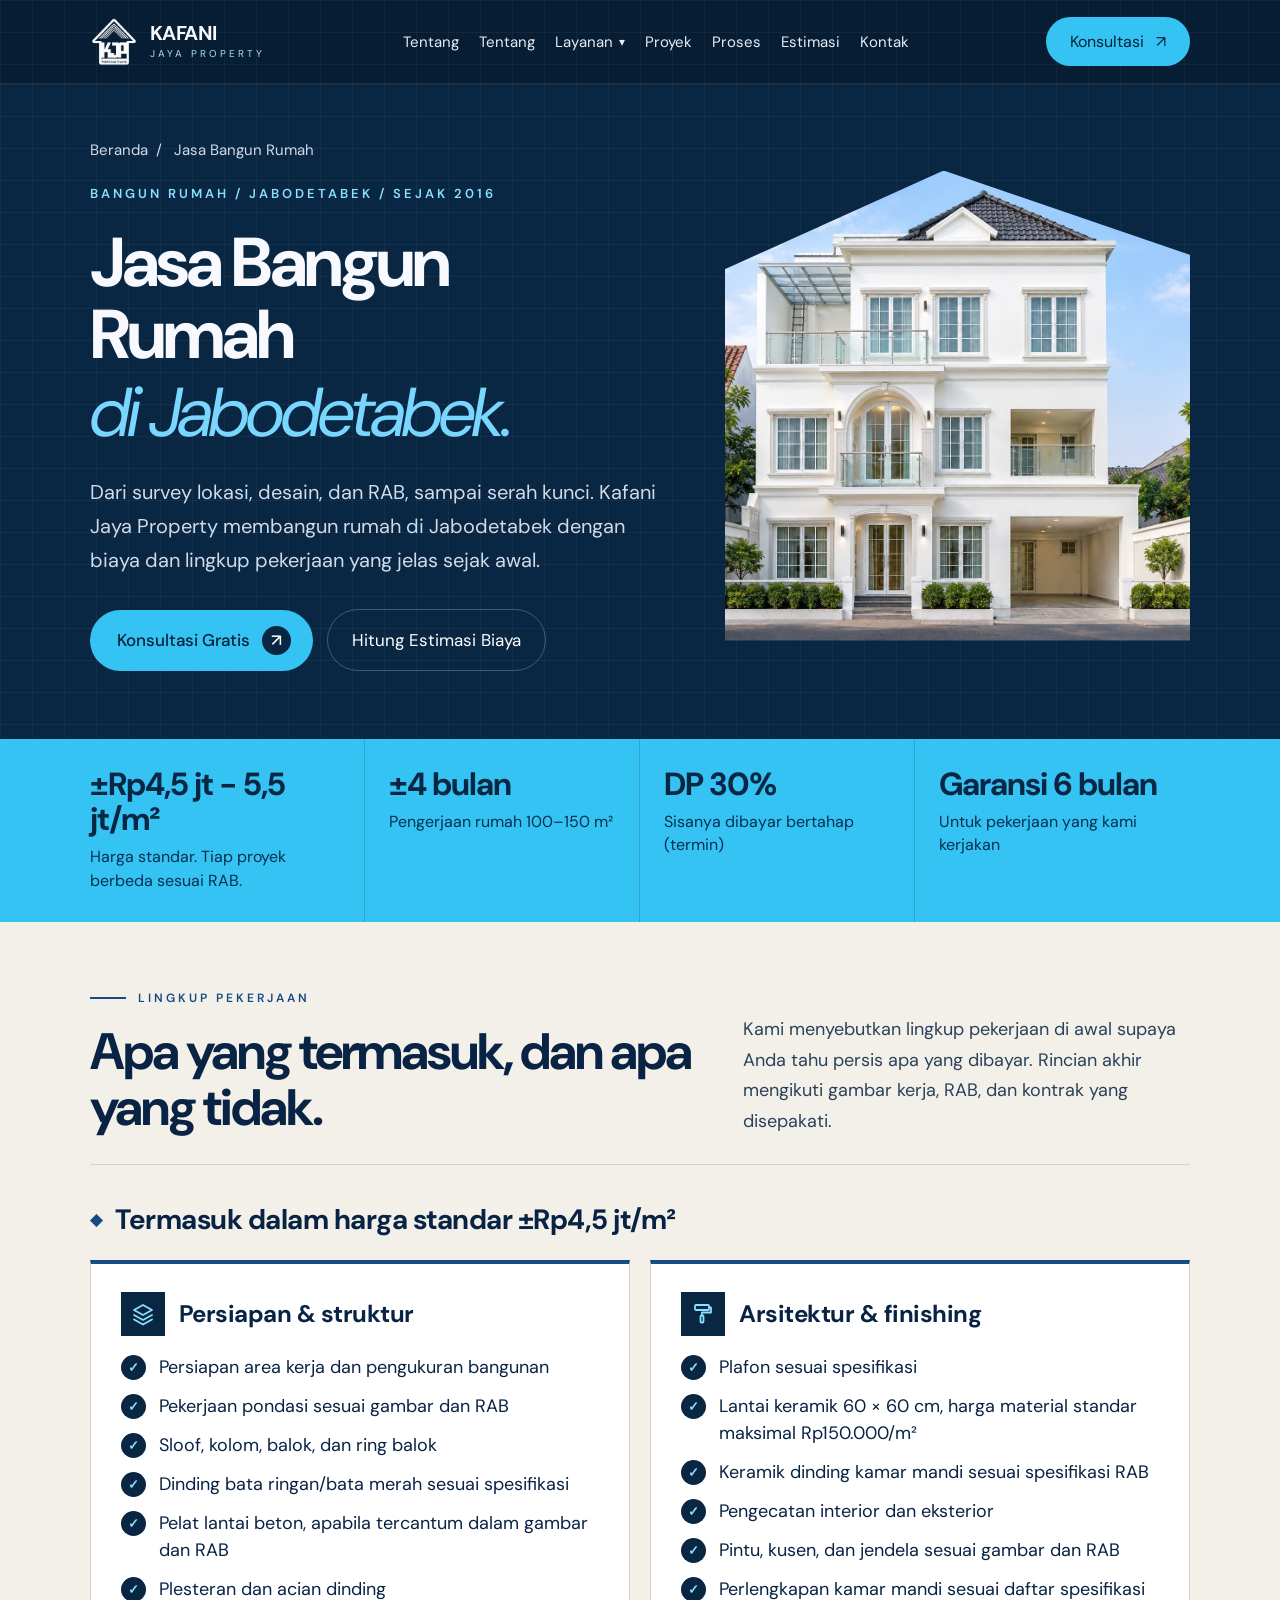
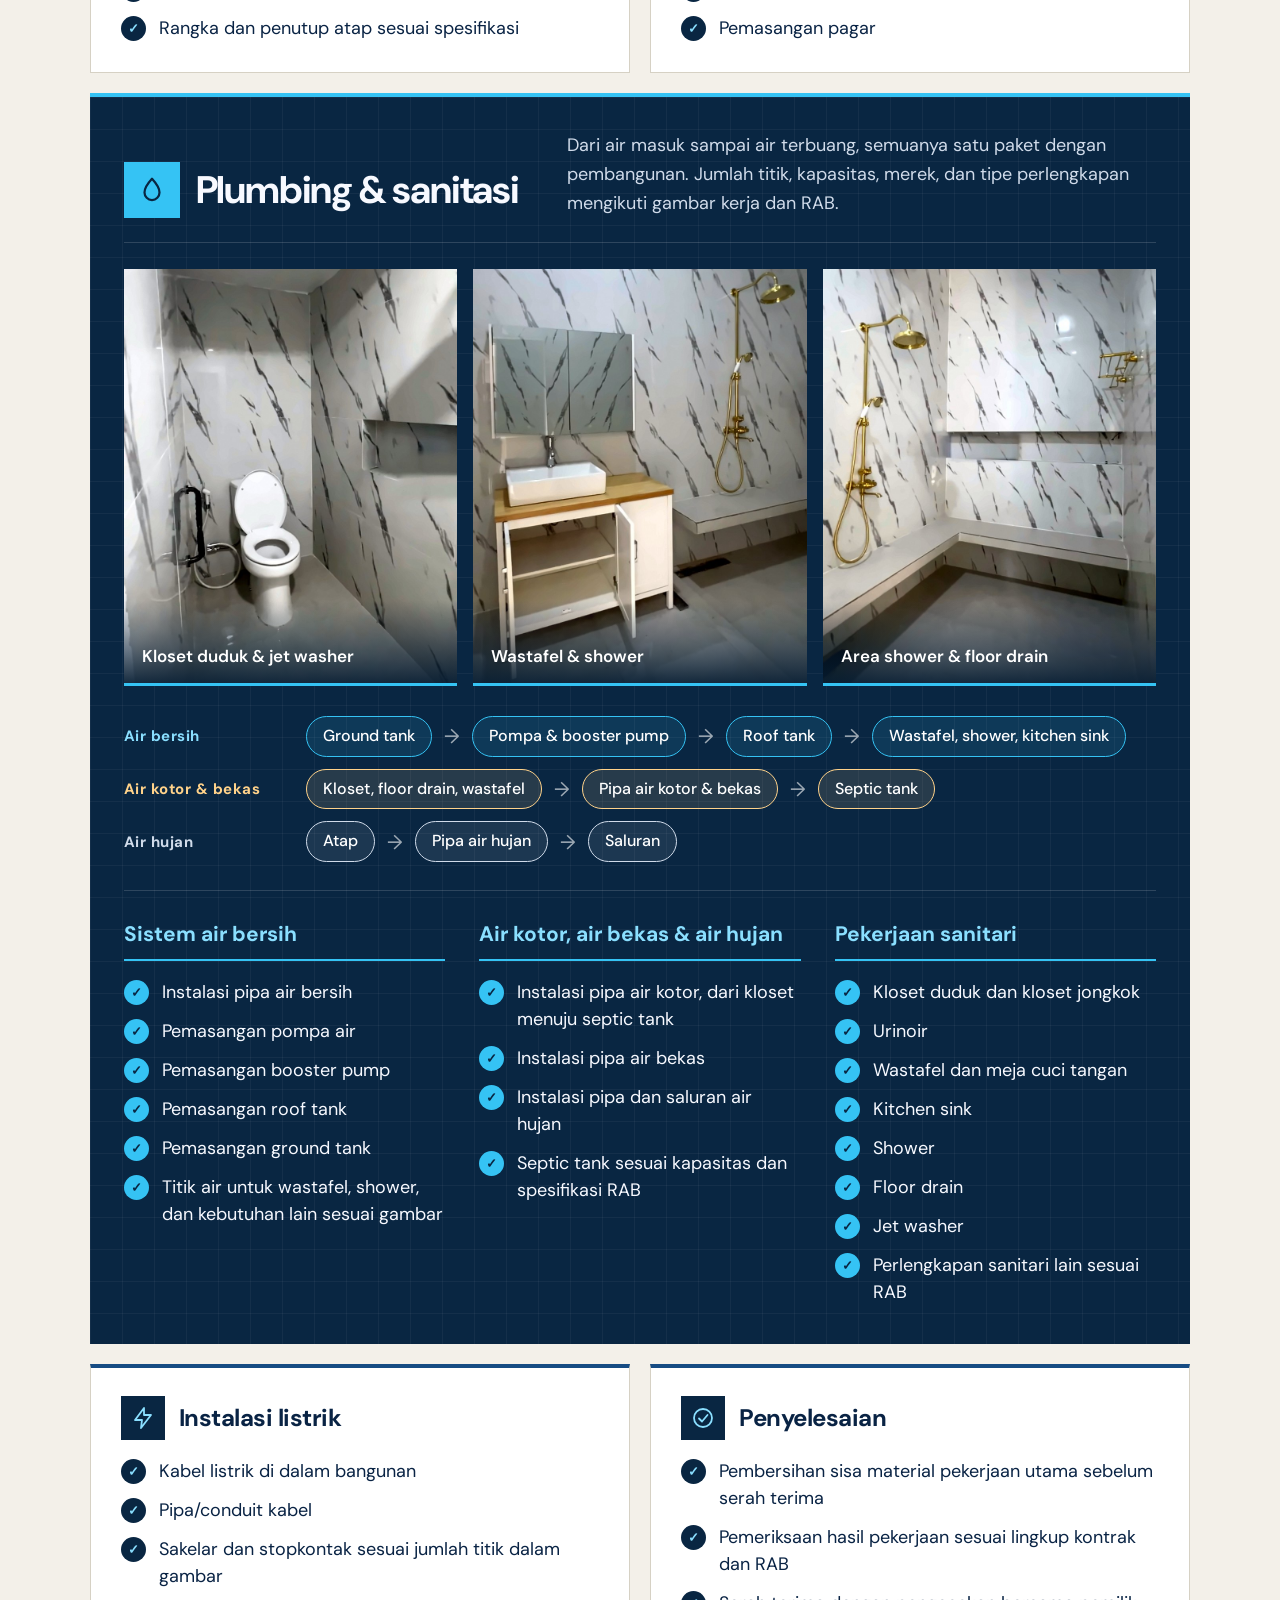
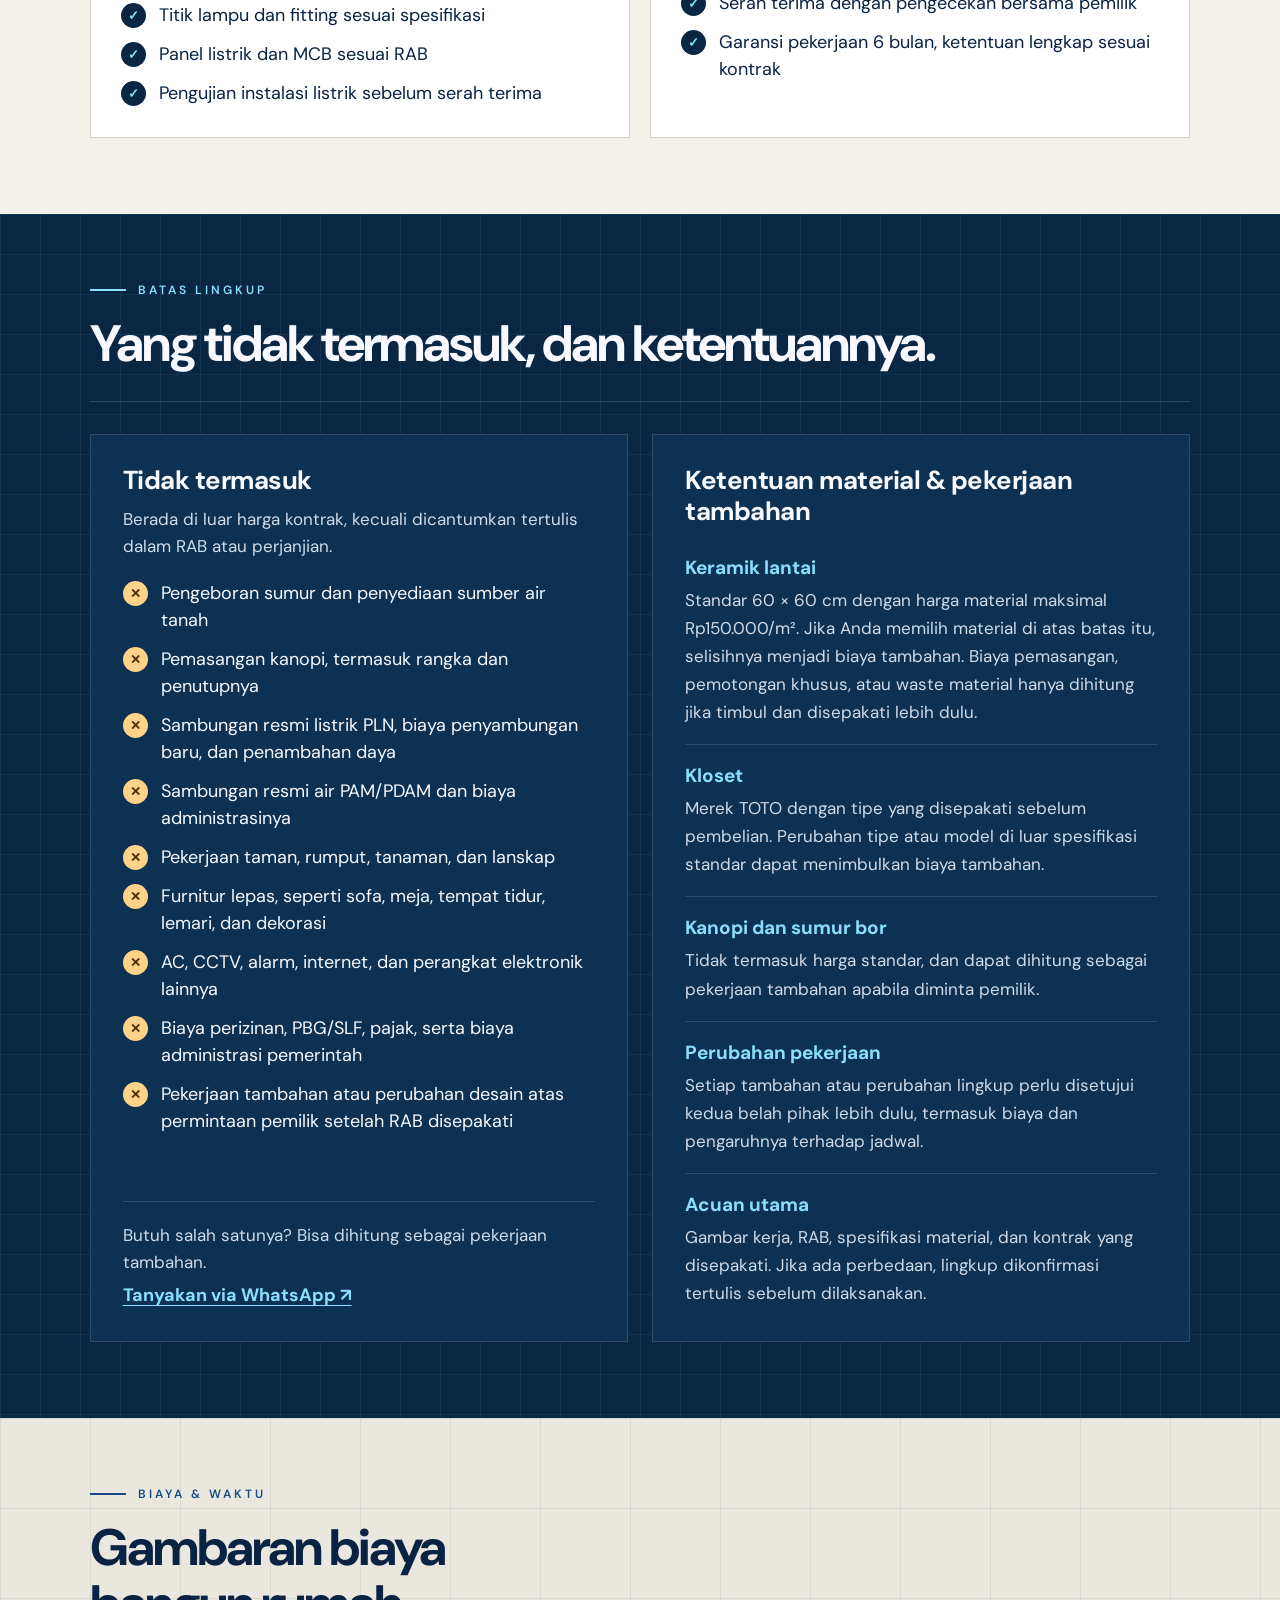
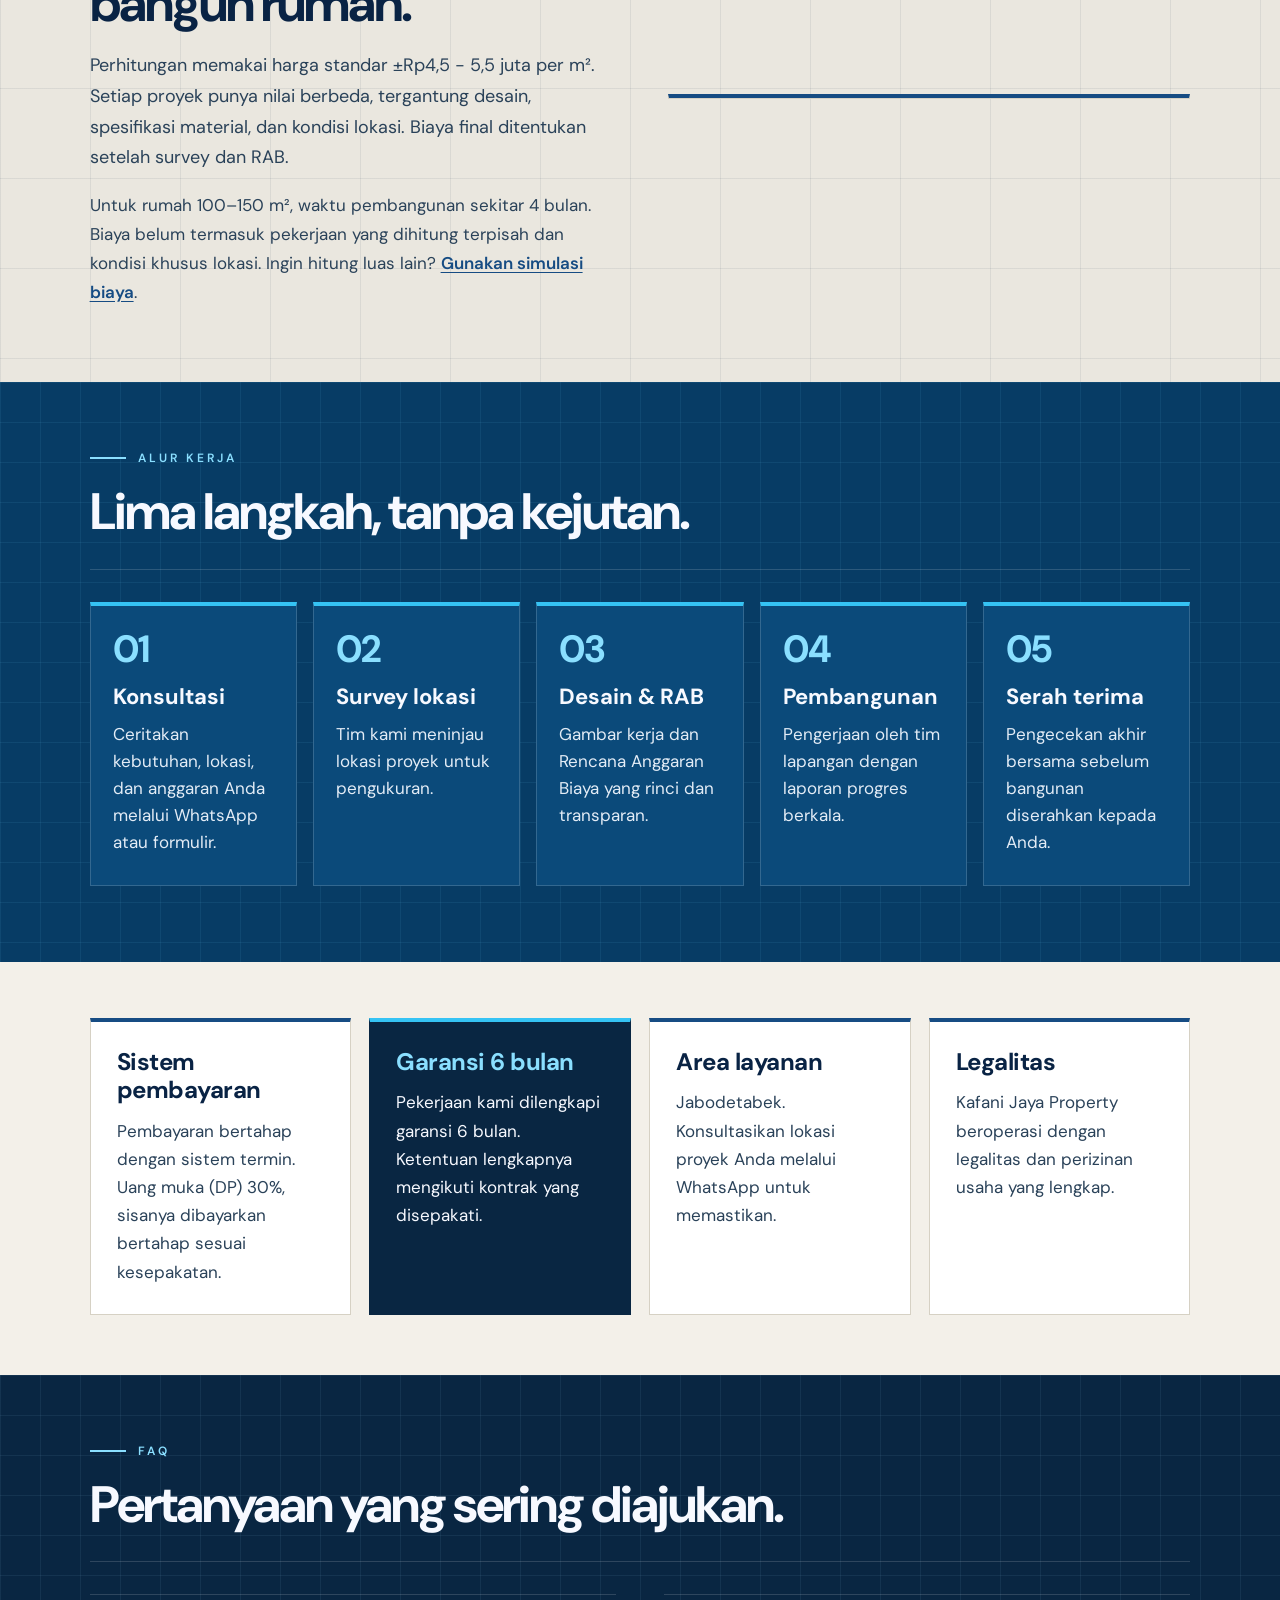
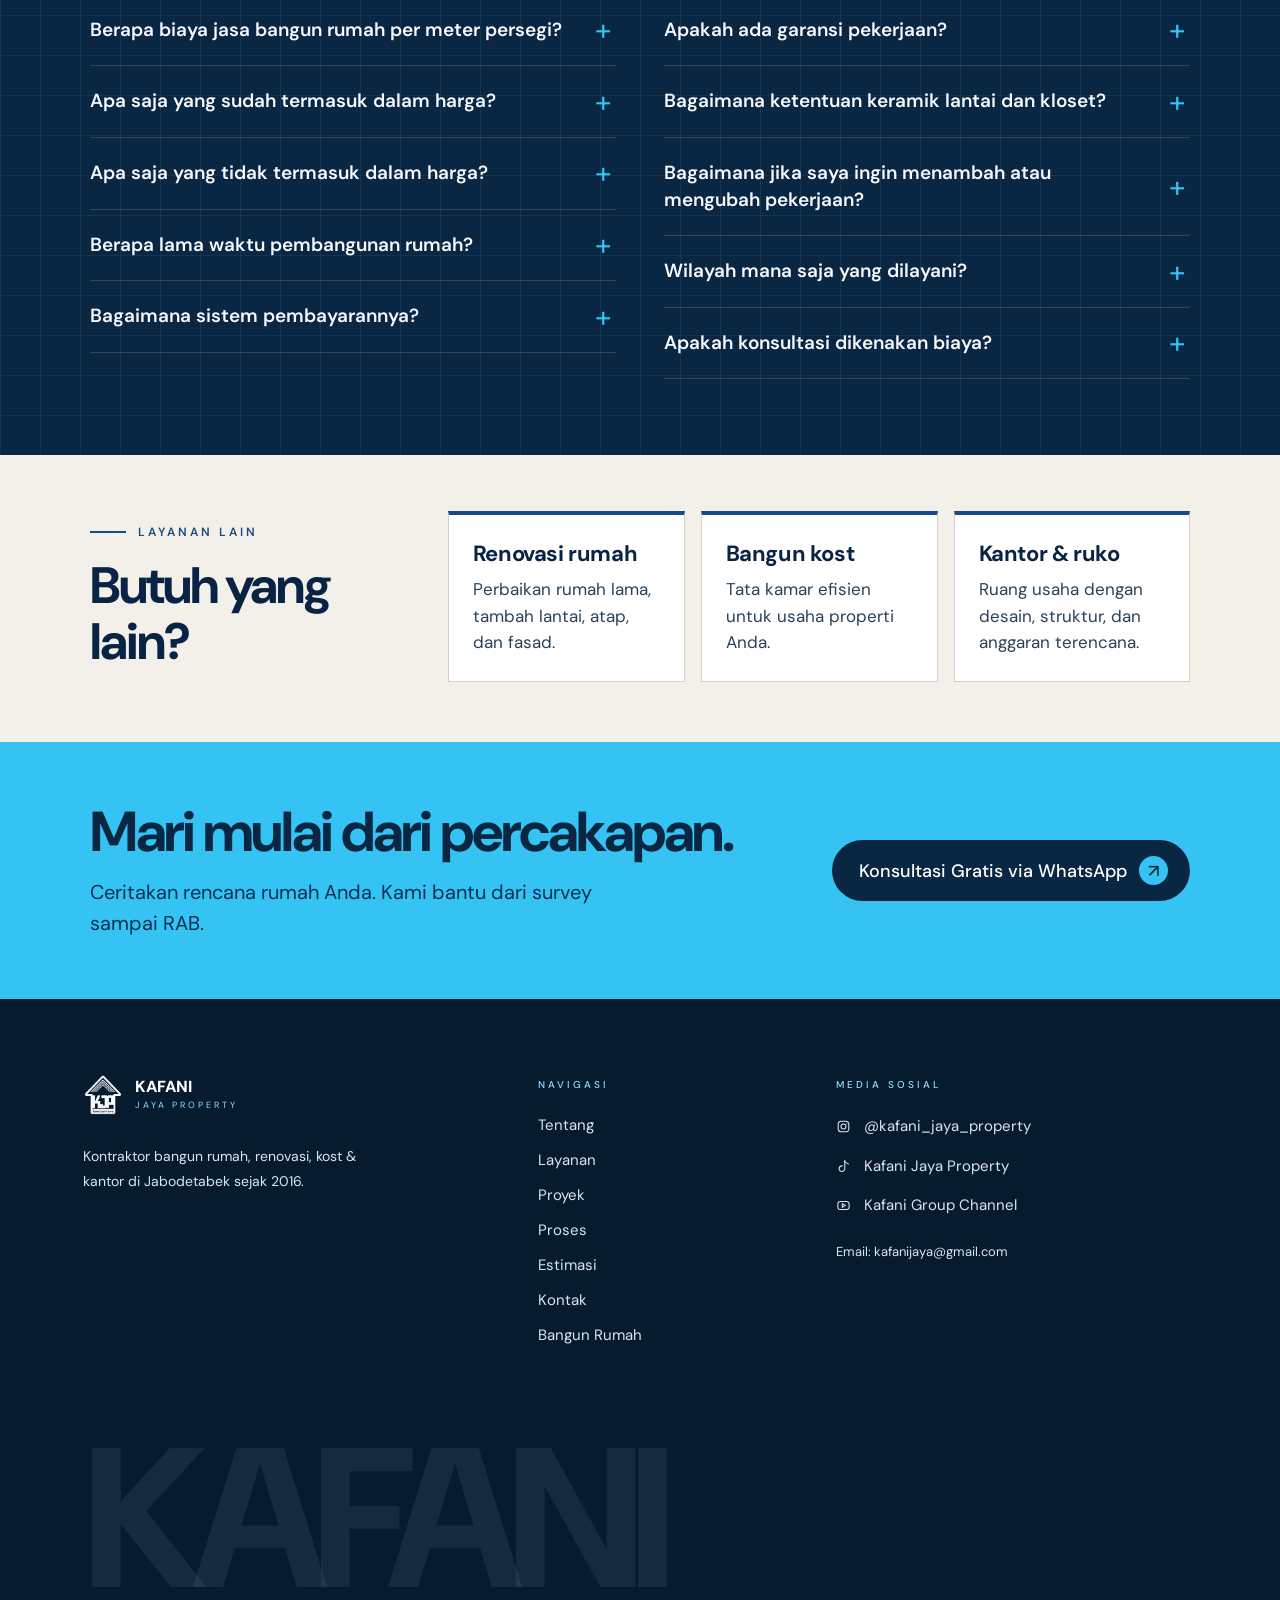
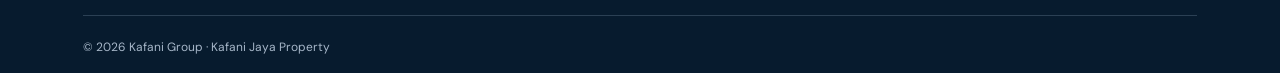
==== commit f90d9877: "Add files via upload" ====
--- a/jasa-bangun-rumah-jabodetabek/index.html
+++ b/jasa-bangun-rumah-jabodetabek/index.html
@@ -218,19 +218,11 @@
               <a href="#layanan">Kantor &amp; Ruko</a>
             </div>
           </div>
-
-          <a href="#proyek">Proyek</a>
-          <a href="#proses">Proses</a>
-          <a href="#estimasi">Estimasi</a>
-          <a href="#kontak">Kontak</a>
         </nav>
         <a href="/kafanijayaproperty/#proyek">Proyek</a>
         <a href="/kafanijayaproperty/#proses">Proses</a>
         <a href="/kafanijayaproperty/#estimasi">Estimasi</a>
         <a href="/kafanijayaproperty/#kontak">Kontak</a>
-        <a href="/kafanijayaproperty/jasa-bangun-rumah-jabodetabek/"
-          >Bangun Rumah</a
-        >
       </nav>
 
       <a
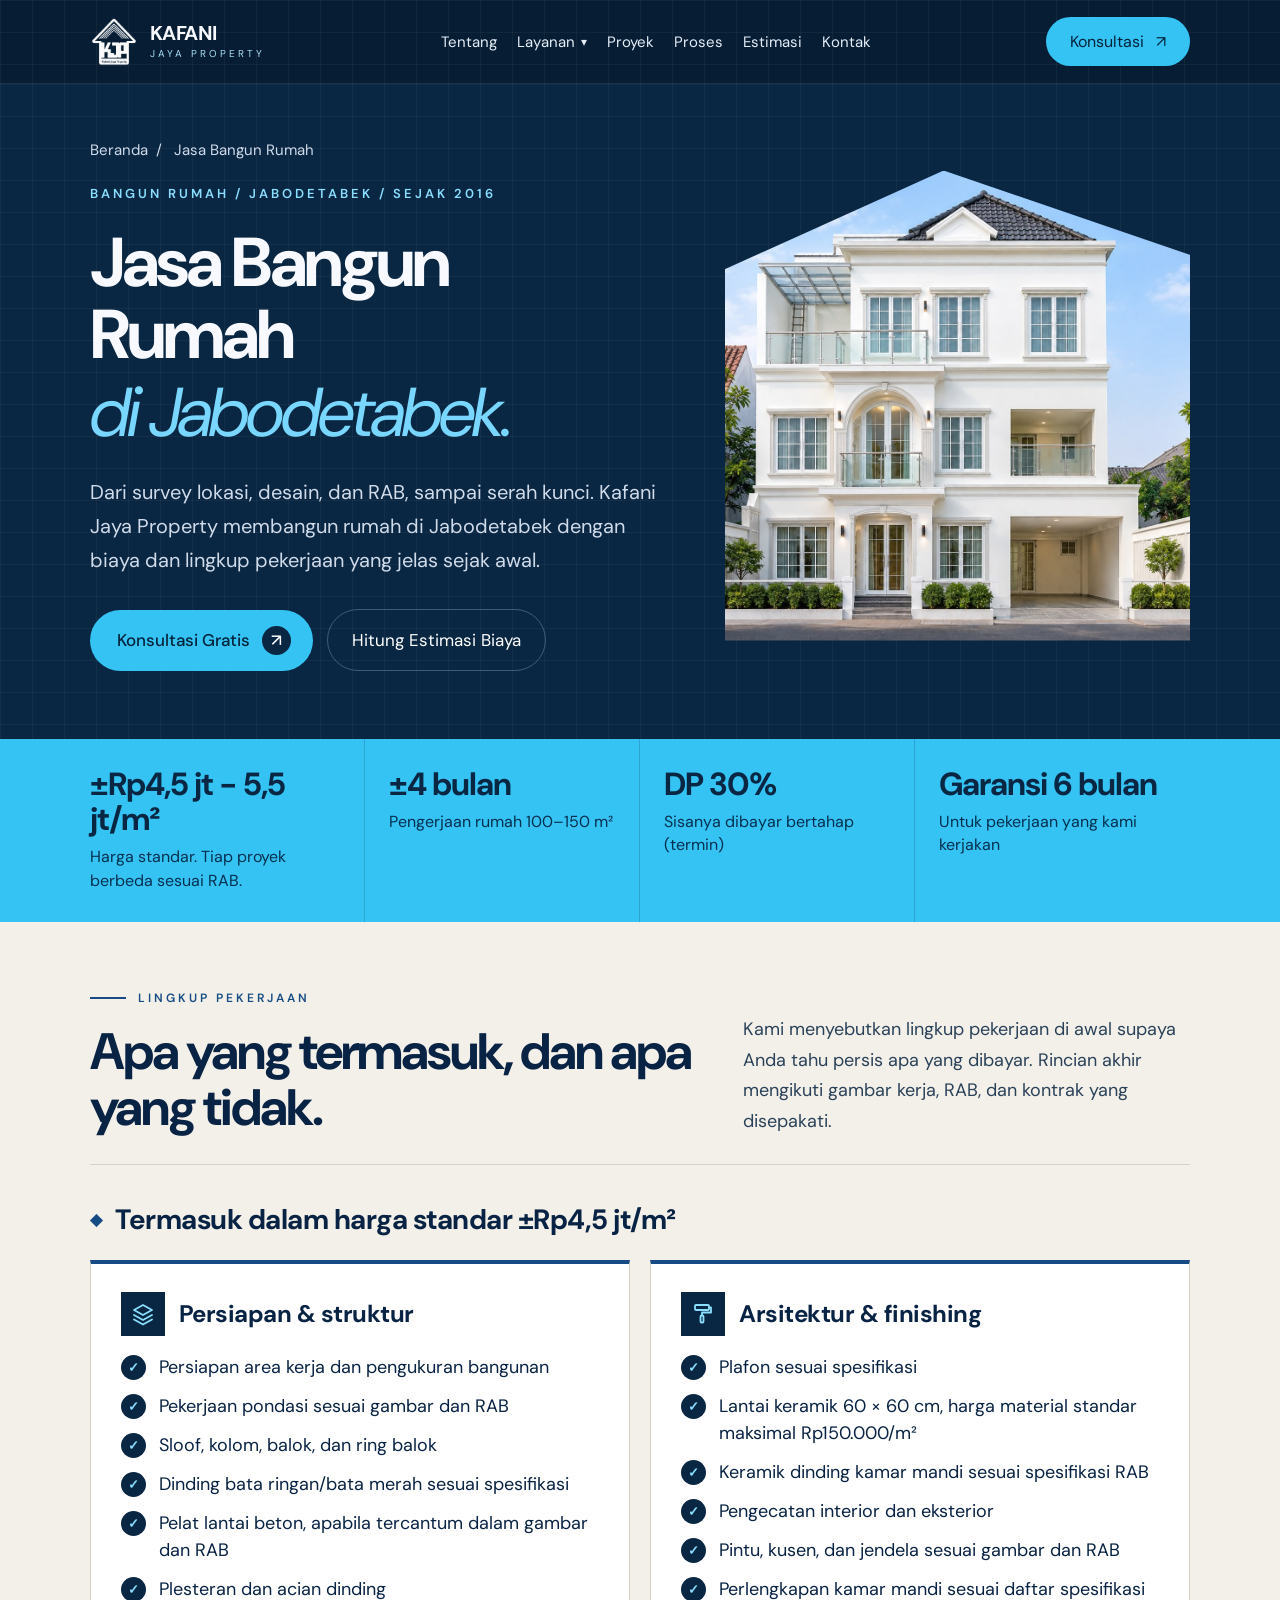
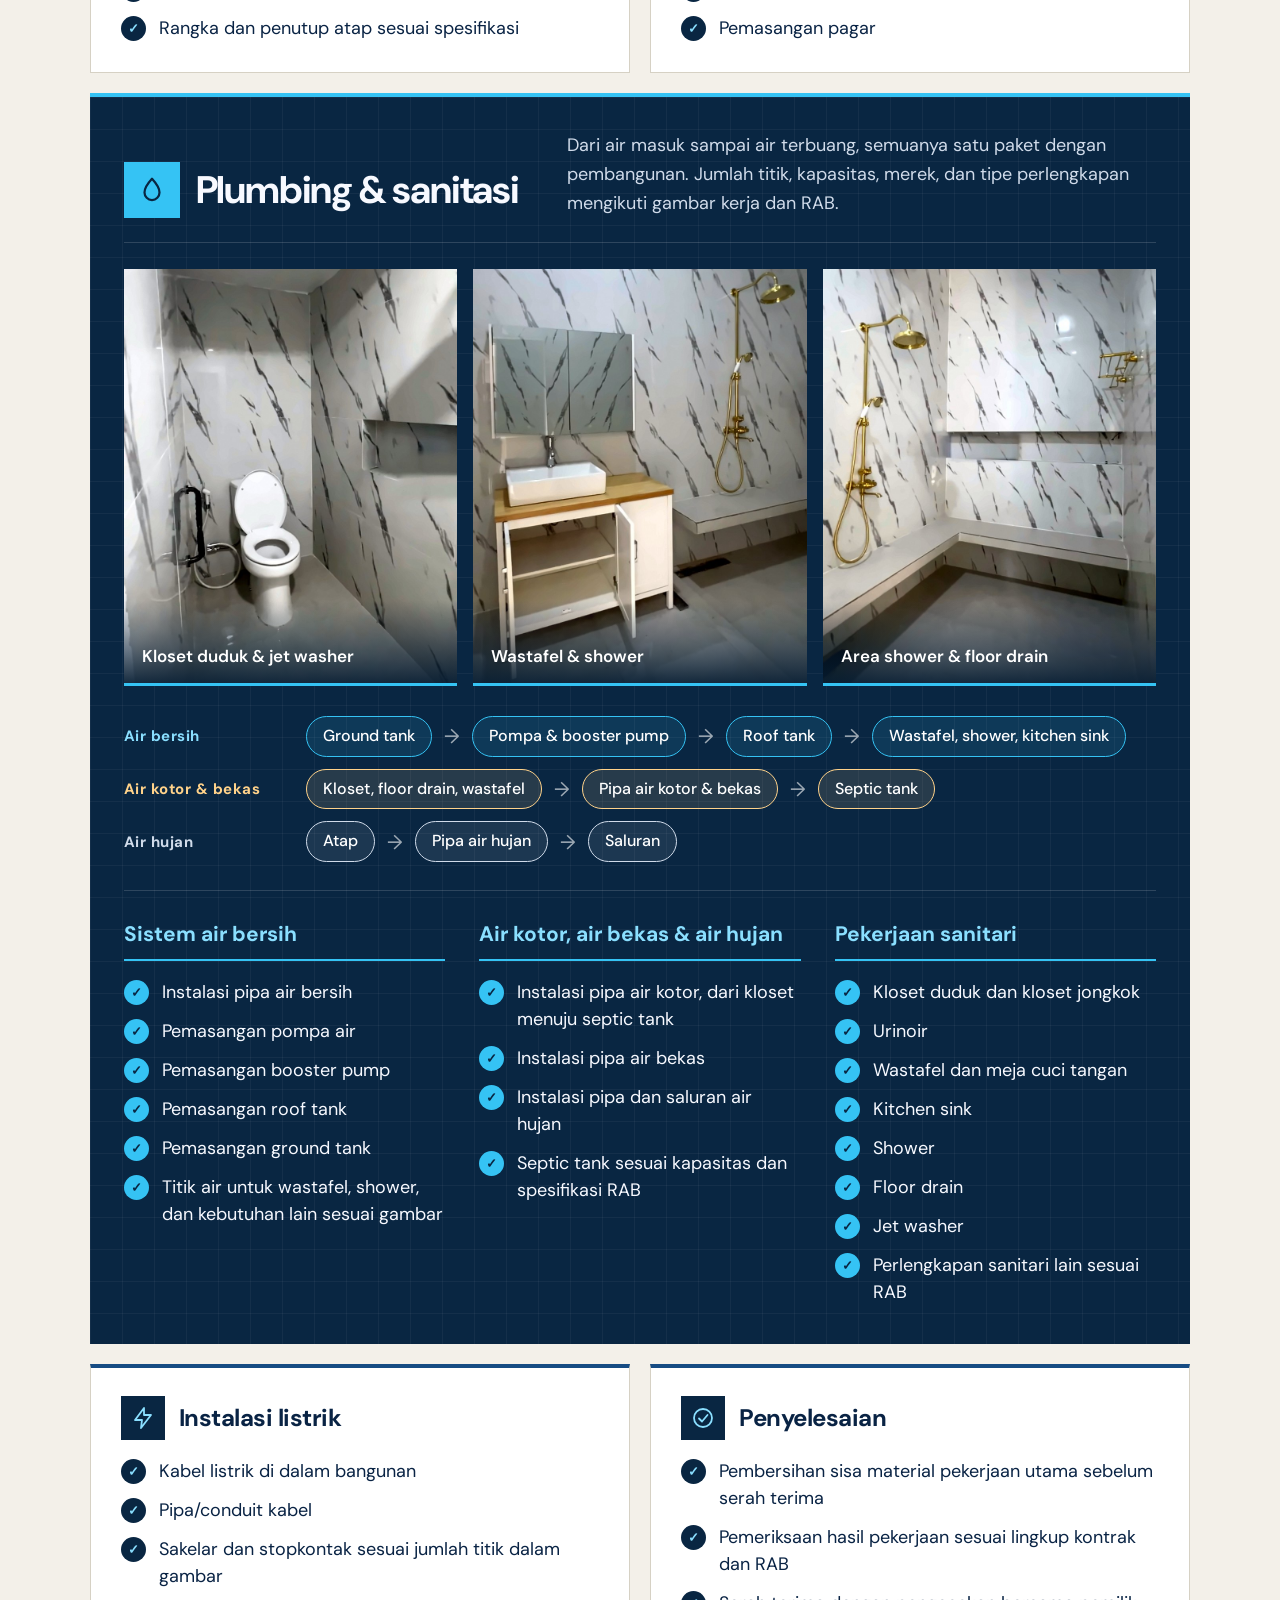
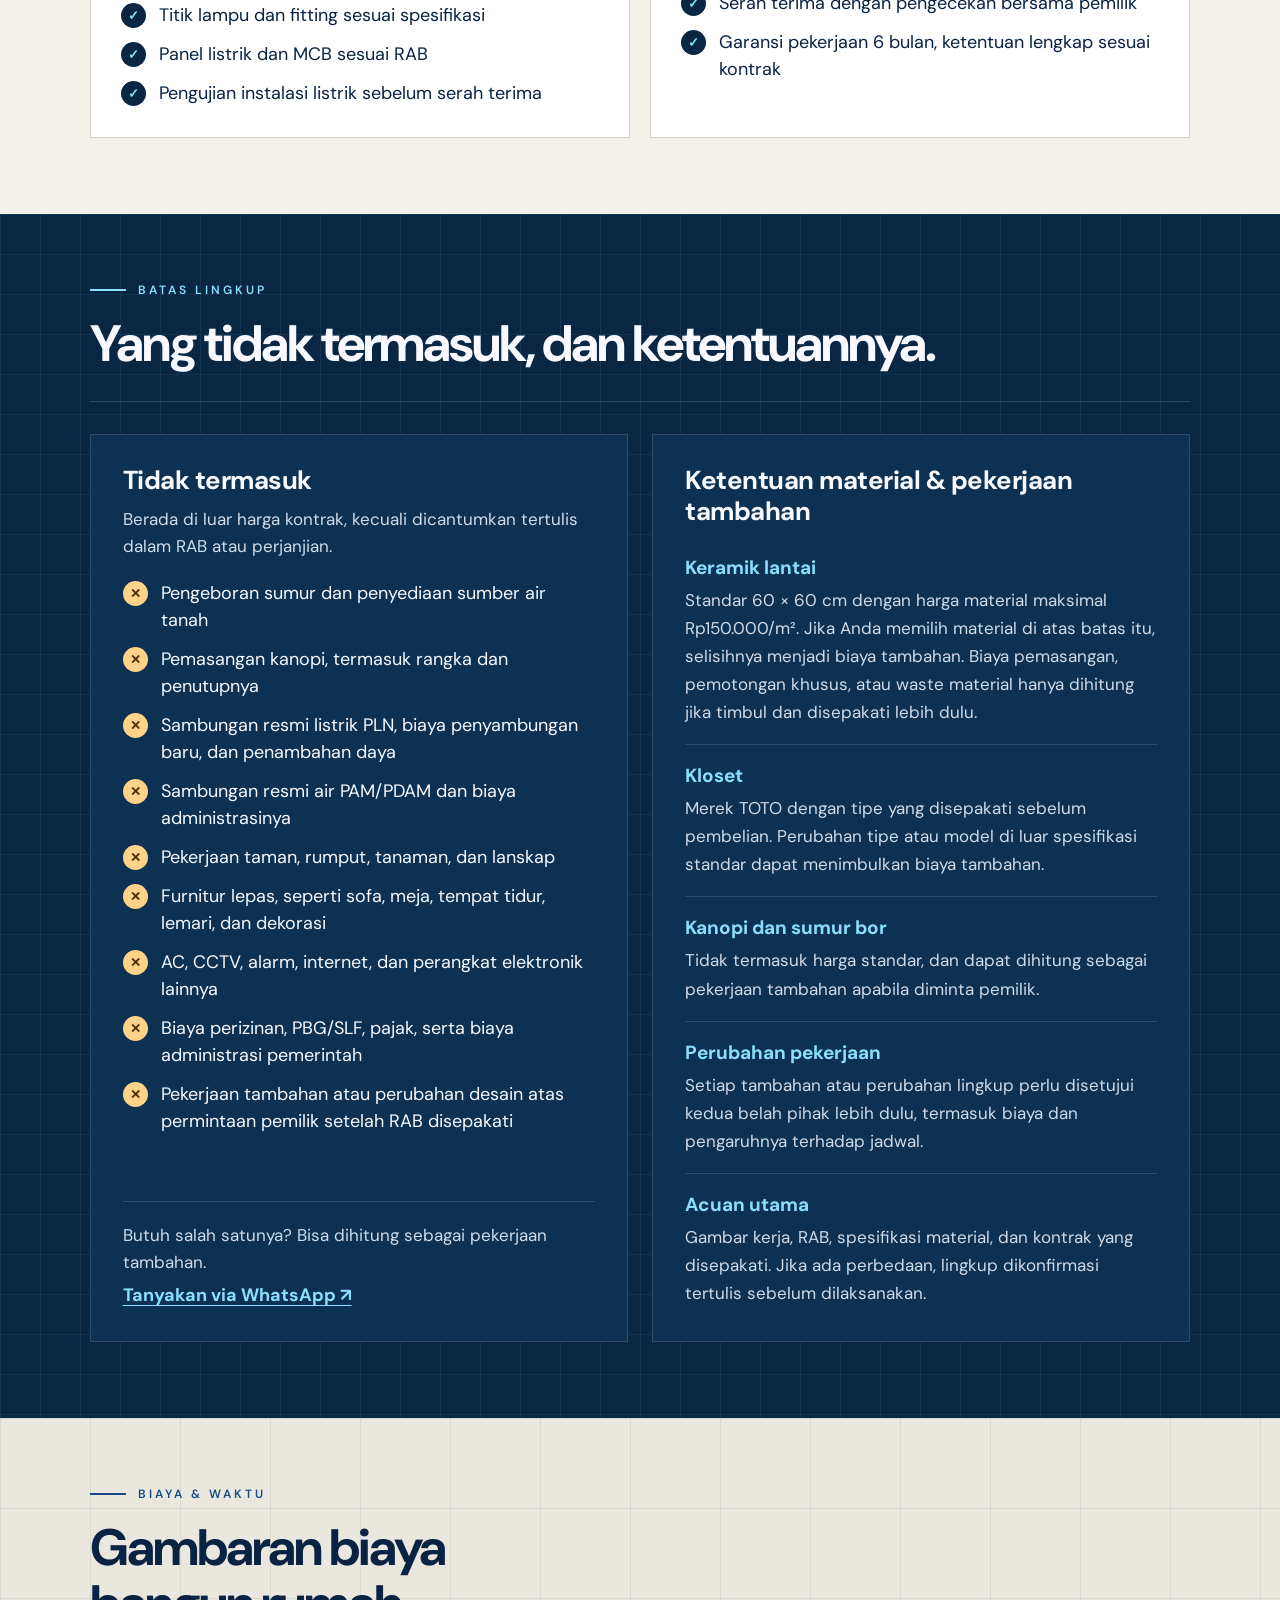
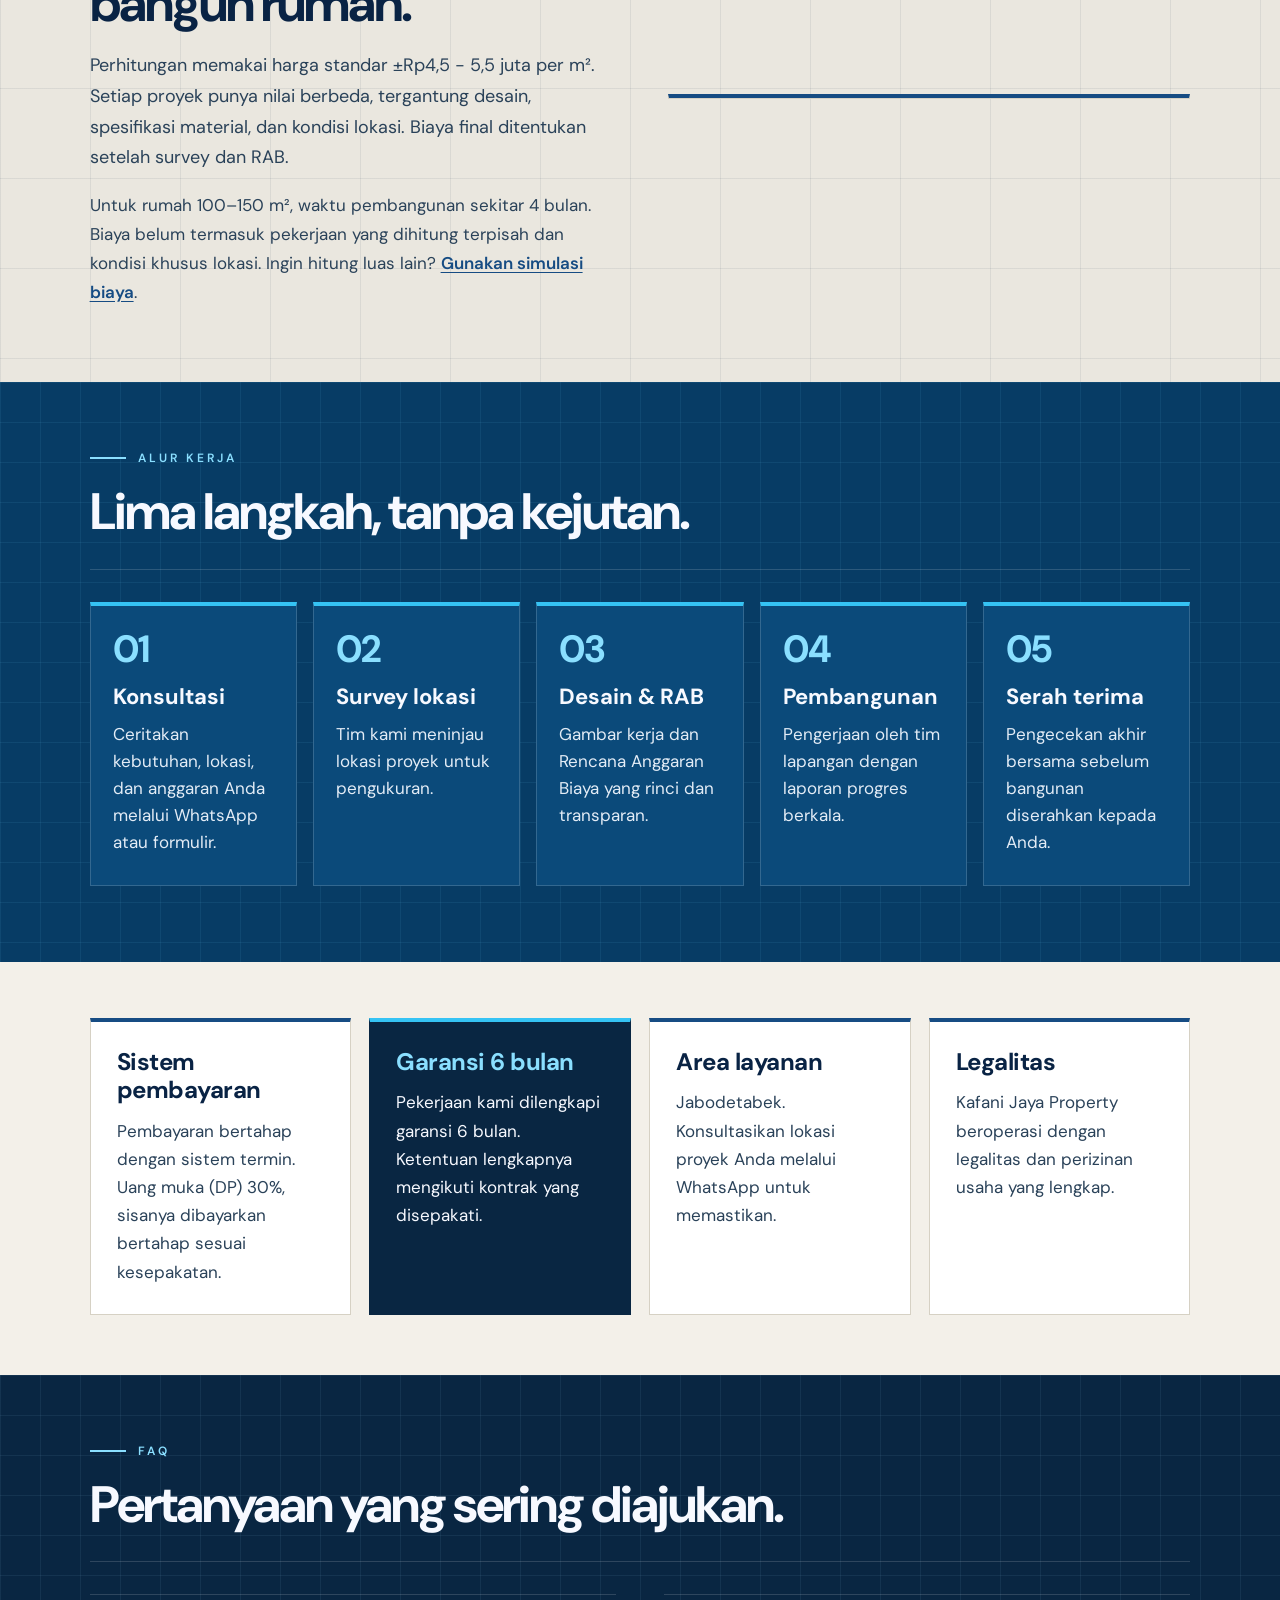
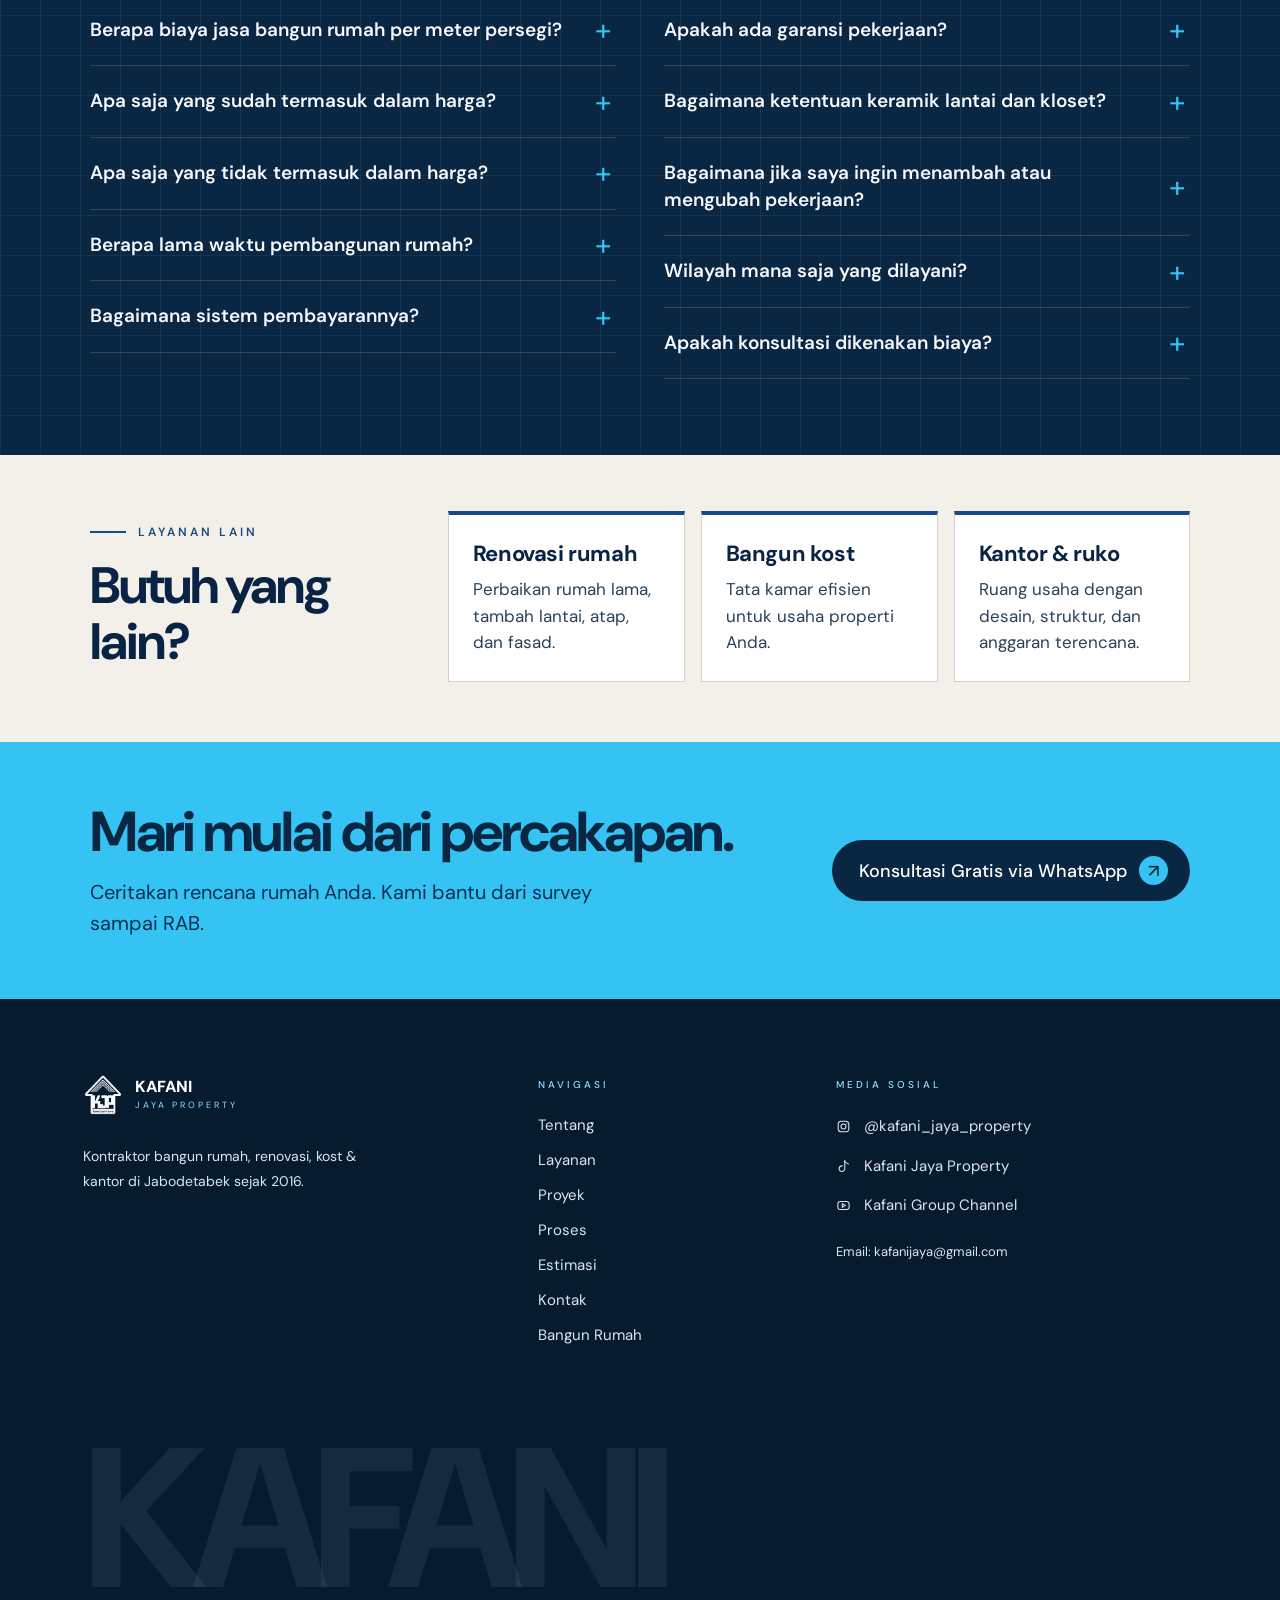
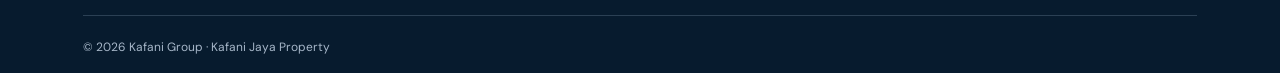
==== commit ea22b366: "Add files via upload" ====
--- a/jasa-bangun-rumah-jabodetabek/index.html
+++ b/jasa-bangun-rumah-jabodetabek/index.html
@@ -193,36 +193,33 @@
       </a>
 
       <nav class="nav-menu" id="navMenu">
-        <a href="/kafanijayaproperty/#tentang">Tentang</a>
-        <nav class="nav-menu" id="navMenu">
-          <a href="#tentang">Tentang</a>
-
-          <div class="nav-dropdown">
-            <button
-              type="button"
-              class="nav-dropdown-toggle"
-              aria-expanded="false"
-              aria-controls="layananDropdown"
+        <a href="#tentang">Tentang</a>
+
+        <div class="nav-dropdown">
+          <button
+            type="button"
+            class="nav-dropdown-toggle"
+            aria-expanded="false"
+            aria-controls="layananDropdown"
+          >
+            Layanan <span class="nav-caret" aria-hidden="true">▾</span>
+          </button>
+
+          <div class="nav-dropdown-menu" id="layananDropdown">
+            <a href="#layanan">Semua Layanan</a>
+            <a href="/kafanijayaproperty/jasa-bangun-rumah-jabodetabek/"
+              >Bangun Rumah</a
             >
-              Layanan <span class="nav-caret" aria-hidden="true">▾</span>
-            </button>
-
-            <div class="nav-dropdown-menu" id="layananDropdown">
-              <a href="#layanan">Semua Layanan</a>
-              <a href="/kafanijayaproperty/jasa-bangun-rumah-jabodetabek/"
-                >Bangun Rumah</a
-              >
-              <!-- 3 menu di bawah sementara ke #layanan. Ganti kalau halamannya sudah jadi -->
-              <a href="#layanan">Renovasi Rumah</a>
-              <a href="#layanan">Bangun Kost</a>
-              <a href="#layanan">Kantor &amp; Ruko</a>
-            </div>
-          </div>
-        </nav>
-        <a href="/kafanijayaproperty/#proyek">Proyek</a>
-        <a href="/kafanijayaproperty/#proses">Proses</a>
-        <a href="/kafanijayaproperty/#estimasi">Estimasi</a>
-        <a href="/kafanijayaproperty/#kontak">Kontak</a>
+            <a href="#layanan">Renovasi Rumah</a>
+            <a href="#layanan">Bangun Kost</a>
+            <a href="#layanan">Kantor &amp; Ruko</a>
+          </div>
+        </div>
+
+        <a href="#proyek">Proyek</a>
+        <a href="#proses">Proses</a>
+        <a href="#estimasi">Estimasi</a>
+        <a href="#kontak">Kontak</a>
       </nav>
 
       <a
